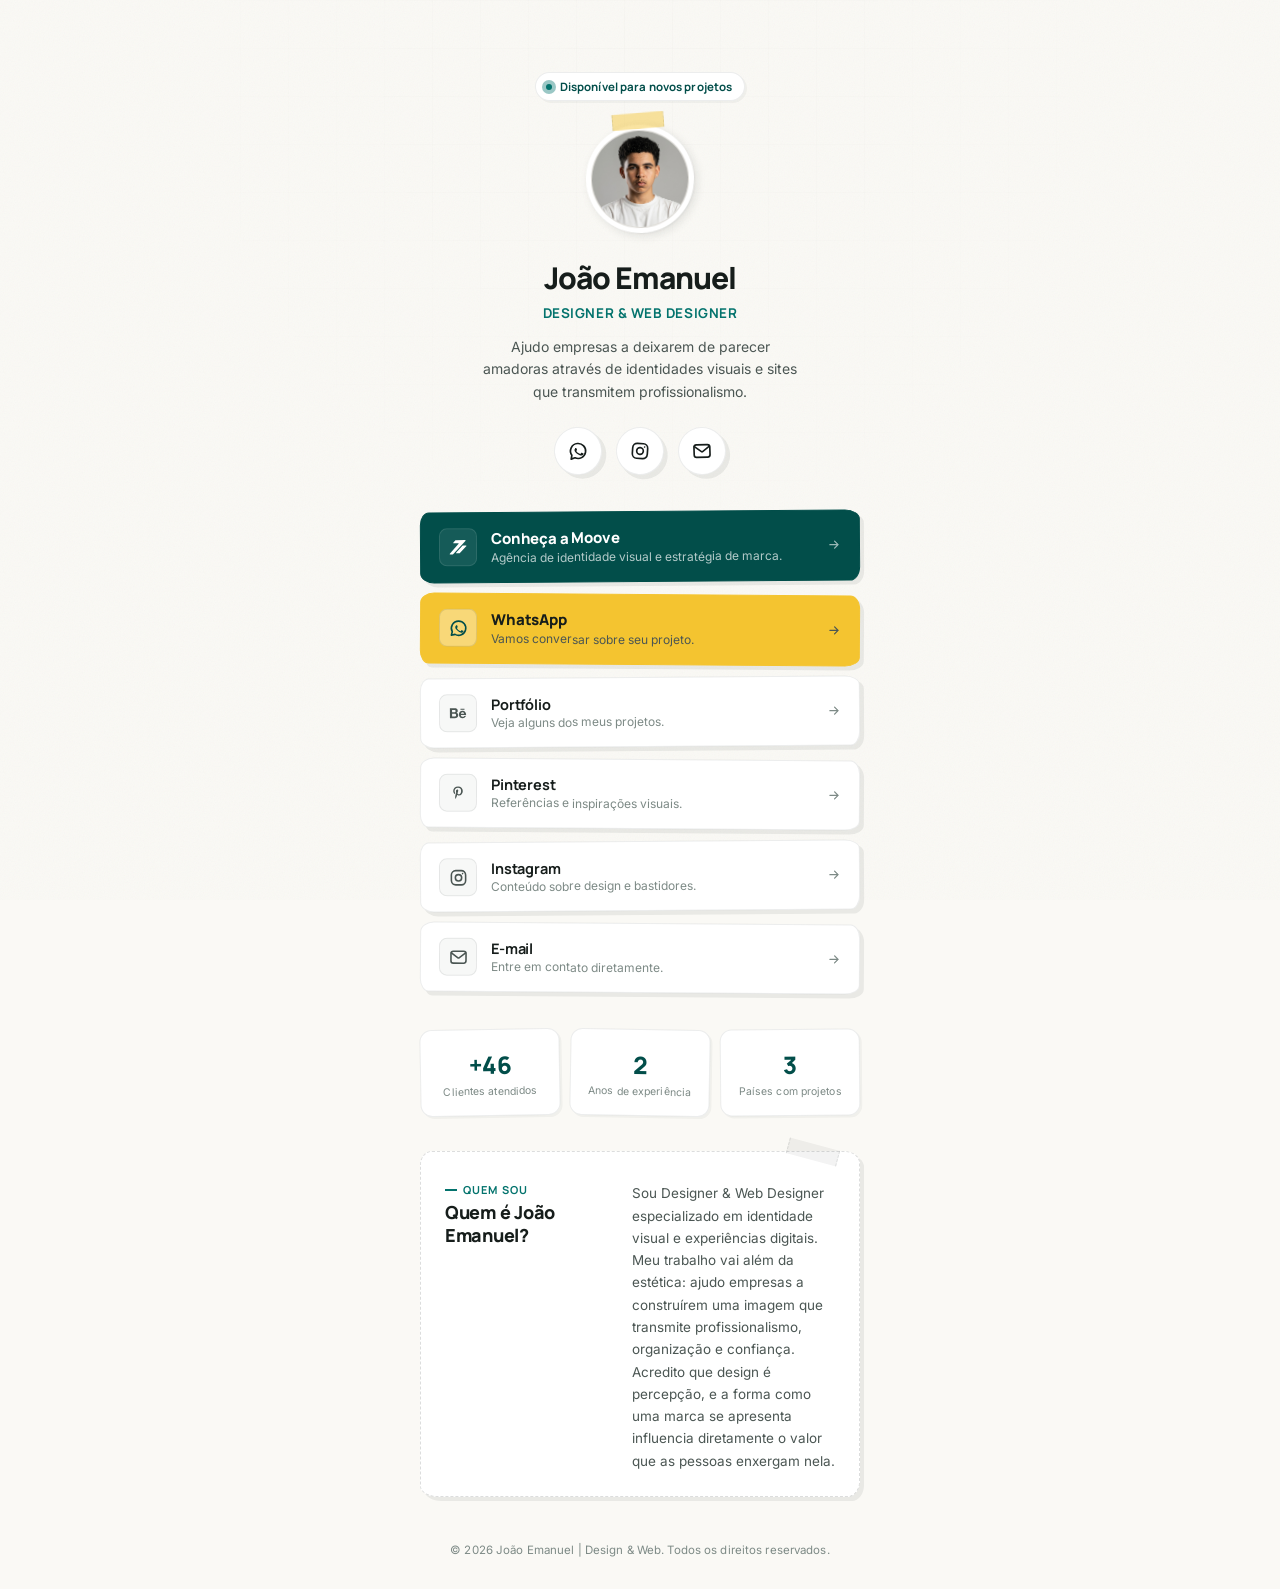
==== index.html @ 5d652386 "Add new social media links to index.html" ====
<!DOCTYPE html>
<html lang="pt-BR">
<head>
<meta charset="UTF-8">
<meta name="viewport" content="width=device-width, initial-scale=1.0, viewport-fit=cover">
<title>João Emanuel — Designer & Web Designer</title>
<meta name="description" content="João Emanuel. Designer e web designer. Ajudo empresas a deixarem de parecer amadoras através de identidades visuais e sites que transmitem profissionalismo.">
<meta name="theme-color" content="#FAF9F5">

<link rel="icon" type="image/png" href="Símbolo Escuro.png" media="(prefers-color-scheme: light)">
<link rel="icon" type="image/png" href="Símbolo Claro.png" media="(prefers-color-scheme: dark)">

<meta property="og:title" content="João Emanuel — Designer & Web Designer">
<meta property="og:description" content="Identidades visuais e sites que transmitem profissionalismo.">
<meta property="og:type" content="website">

<link rel="preconnect" href="https://fonts.googleapis.com">
<link rel="preconnect" href="https://fonts.gstatic.com" crossorigin>
<link href="https://fonts.googleapis.com/css2?family=Manrope:wght@600;700;800&family=Inter:wght@400;500;600&display=swap" rel="stylesheet">

<style>
  :root{
    --bg: #FAF9F5;
    --bg-card: #FFFFFF;
    --accent: #024E4A;
    --accent-bright: #03736D;
    --gold: #F4C430;
    --gold-soft: #FFF9E6;
    --text: #161D1B;
    --text-dim: #4B5653;
    --text-faint: #7D8A86;
    --border: rgba(22, 29, 27, 0.08);
    --border-dashed: rgba(22, 29, 27, 0.15);
    --radius-lg: 16px;
    --radius-md: 12px;
    --radius-sm: 8px;
    --ease: cubic-bezier(0.16, 1, 0.3, 1);
    --shadow-flat: 4px 4px 0px rgba(22, 29, 27, 0.07);
    --shadow-lift: 6px 6px 0px rgba(22, 29, 27, 0.1);
  }

  *{ margin:0; padding:0; box-sizing:border-box; }

  html{ background:var(--bg); scroll-behavior:smooth; }

  body{
    background-color: var(--bg);
    color:var(--text);
    font-family:'Inter', -apple-system, BlinkMacSystemFont, sans-serif;
    min-height:100svh;
    display:flex;
    flex-direction:column;
    align-items:center;
    justify-content:flex-start;
    padding: clamp(32px, 8vh, 72px) 20px 32px;
    position:relative;
    overflow-x:hidden;
    -webkit-font-smoothing:antialiased;
  }

  /* ================= Collage Background Texture ================= */
  .ambient{
    position:fixed;
    inset:0;
    z-index:0;
    pointer-events:none;
    overflow:hidden;
  }

  .ambient::before{
    content:"";
    position:absolute;
    inset:0;
    background-image:
      linear-gradient(rgba(22,29,27,0.015) 1px, transparent 1px),
      linear-gradient(90deg, rgba(22,29,27,0.015) 1px, transparent 1px);
    background-size: 48px 48px;
    mask-image: radial-gradient(circle 800px at 50% 10%, black, transparent 85%);
    -webkit-mask-image: radial-gradient(circle 800px at 50% 10%, black, transparent 85%);
    opacity:0.8;
  }

  .ambient::after{
    content:"";
    position:absolute;
    inset:-10%;
    background-image:url("data:image/svg+xml,%3Csvg xmlns='http://www.w3.org/2000/svg' width='200' height='200'%3E%3Cfilter id='n'%3E%3CfeTurbulence type='fractalNoise' baseFrequency='0.8' numOctaves='3' stitchTiles='stitch'/%3E%3C/filter%3E%3Crect width='100%25' height='100%25' filter='url(%23n)'/%3E%3C/svg%3E");
    opacity:0.045;
    mix-blend-mode:multiply;
  }

  .page{
    position:relative;
    z-index:1;
    width:100%;
    max-width:440px;
    display:flex;
    flex-direction:column;
    align-items:center;
  }

  section, header.hero{ width:100%; }

  /* ---------- reveal-on-scroll ---------- */
  .reveal{
    opacity:0;
    transform: translateY(14px);
    transition: opacity 0.6s var(--ease), transform 0.6s var(--ease);
    transition-delay: calc(var(--d, 0) * 1ms);
  }
  .reveal.is-visible{ opacity:1; transform: translateY(0); }

  @media (prefers-reduced-motion: reduce){
    .reveal{ opacity:1; transform:none; transition:none; }
  }

  /* ================= Hero ================= */
  .hero{
    display:flex;
    flex-direction:column;
    align-items:center;
    text-align:center;
    margin-bottom: clamp(28px, 4vh, 36px);
  }

  /* Badge interativa estilo etiqueta */
  .badge{
    display:inline-flex;
    align-items:center;
    gap:8px;
    padding:6px 12px 6px 10px;
    border-radius:100px;
    background: var(--bg-card);
    border:1px solid var(--border);
    box-shadow: 2px 2px 0px rgba(22,29,27,0.04);
    font-family:'Manrope', sans-serif;
    font-weight:700;
    font-size:11.5px;
    letter-spacing:0.01em;
    color: var(--accent);
    margin-bottom:24px;
    cursor: default;
    user-select: none;
    opacity:0;
    transform: translateY(10px);
    animation: rise 0.7s var(--ease) forwards;
    transition: transform 0.3s var(--ease), box-shadow 0.3s var(--ease), background-color 0.3s var(--ease);
  }

  .badge:hover{
    transform: translateY(-2px);
    box-shadow: 3px 3px 6px rgba(22,29,27,0.06);
    background-color: var(--gold-soft);
  }

  .badge-dot{
    position:relative;
    width:6px; height:6px;
    border-radius:50%;
    background: var(--accent-bright);
    flex-shrink:0;
  }
  .badge-dot::after{
    content:"";
    position:absolute;
    inset:-4px;
    border-radius:50%;
    background: var(--accent-bright);
    opacity:0.4;
    animation: pulse 2s ease-out infinite;
  }

  @keyframes pulse{
    0%{ transform:scale(0.6); opacity:0.4; }
    75%{ transform:scale(2); opacity:0; }
    100%{ opacity:0; }
  }

  /* Circular sticker cutout with washi tape e interações de hover */
  .avatar-wrap{
    position:relative;
    width:108px;
    height:108px;
    border-radius:50%;
    background: #FFFFFF;
    padding: 5px;
    box-shadow: 3px 3px 10px rgba(22,29,27,0.1), 1px 1px 2px rgba(22,29,27,0.05);
    transform: rotate(-2deg);
    margin-bottom:24px;
    cursor: pointer;
    opacity:0;
    animation: rise-tilt 0.8s var(--ease) 0.08s forwards;
    transition: transform 0.4s var(--ease), box-shadow 0.4s var(--ease);
  }

  /* Translucent washi tape on top */
  .avatar-wrap::before{
    content: "";
    position: absolute;
    top: -12px;
    left: 50%;
    transform: translateX(-50%) rotate(-3deg);
    width: 50px;
    height: 16px;
    background: rgba(244, 196, 48, 0.45);
    border-left: 1px dashed rgba(22,29,27,0.1);
    border-right: 1px dashed rgba(22,29,27,0.1);
    backdrop-filter: blur(1px);
    z-index: 2;
    transition: transform 0.4s var(--ease), opacity 0.4s var(--ease);
  }

  /* Interações físicas de adesivo ao passar o mouse */
  .avatar-wrap:hover{
    transform: rotate(2deg) translateY(-4px) scale(1.03);
    box-shadow: 6px 10px 16px rgba(22,29,27,0.15);
  }

  .avatar-wrap:hover::before{
    transform: translateX(-50%) rotate(-1deg) translateY(-1px);
    background: rgba(244, 196, 48, 0.55);
  }

  @keyframes rise-tilt {
    to { opacity:1; transform: rotate(-2deg) translateY(0) scale(1); }
  }

  .avatar{
    width:100%;
    height:100%;
    border-radius:50%;
    overflow:hidden;
    background: #EAE8E2;
    display:flex;
    align-items:center;
    justify-content:center;
    border: 1px solid rgba(22,29,27,0.06);
  }

  .avatar img{
    width:100%;
    height:100%;
    object-fit:cover;
    display:block;
  }

  h1{
    font-family:'Manrope', sans-serif;
    font-weight:800;
    font-size: clamp(26px, 6vw, 30px);
    letter-spacing:-0.03em;
    color:var(--text);
    opacity:0;
    transform: translateY(10px);
    animation: rise 0.7s var(--ease) 0.16s forwards;
  }

  .subtitle{
    font-family:'Manrope', sans-serif;
    font-weight:700;
    font-size:13.5px;
    letter-spacing:0.04em;
    text-transform:uppercase;
    color:var(--accent-bright);
    margin-top:6px;
    opacity:0;
    transform: translateY(10px);
    animation: rise 0.7s var(--ease) 0.24s forwards;
  }

  .description{
    font-size:14px;
    line-height:1.6;
    color:var(--text-dim);
    max-width:320px;
    margin-top:14px;
    opacity:0;
    transform: translateY(10px);
    animation: rise 0.7s var(--ease) 0.32s forwards;
  }

  /* Mini circular action buttons style */
  .hero-cta{
    display:flex;
    align-items:center;
    justify-content:center;
    gap:14px;
    margin-top:24px;
    opacity:0;
    transform: translateY(10px);
    animation: rise 0.7s var(--ease) 0.4s forwards;
  }

  .btn-mini{
    width: 48px;
    height: 48px;
    border-radius: 50%;
    background: var(--bg-card);
    border: 1px solid var(--border);
    color: var(--text);
    display:inline-flex;
    align-items:center;
    justify-content:center;
    box-shadow: var(--shadow-flat);
    transition: transform 0.3s var(--ease), box-shadow 0.3s var(--ease), border-color 0.3s var(--ease), background-color 0.3s var(--ease);
    text-decoration: none;
  }

  /* Each mini button has a slightly hand-placed rotation */
  .btn-mini:nth-child(1) { transform: rotate(-5deg); }
  .btn-mini:nth-child(2) { transform: rotate(4deg); }
  .btn-mini:nth-child(3) { transform: rotate(-2deg); }

  .btn-mini:hover{
    border-color: var(--text);
    background-color: var(--gold-soft);
    transform: translateY(-2px) scale(1.05) rotate(0deg) !important;
    box-shadow: var(--shadow-lift);
  }

  .btn-mini svg{
    width: 20px;
    height: 20px;
  }

  /* ================= Links (Seção 2) ================= */
  .links{
    width:100%;
    display:flex;
    flex-direction:column;
    gap:12px;
    margin-bottom: clamp(28px, 4vh, 36px);
  }

  .link{
    --i: 0;
    position:relative;
    display:flex;
    align-items:center;
    gap:14px;
    width:100%;
    padding:14px 16px;
    border-radius: var(--radius-md);
    background: var(--bg-card);
    border:1px solid var(--border);
    box-shadow: var(--shadow-flat);
    text-decoration:none;
    color:var(--text);
    transition: transform 0.35s var(--ease), box-shadow 0.35s var(--ease), border-color 0.35s var(--ease);
  }

  /* Clean cutout border variation for links to look like hand-glued sheets */
  .link:nth-child(even) {
    border-radius: 14px 10px 15px 9px / 10px 14px 9px 13px;
    transform: rotate(0.4deg);
  }
  .link:nth-child(odd) {
    border-radius: 9px 15px 10px 14px / 13px 9px 14px 10px;
    transform: rotate(-0.4deg);
  }

  .link:hover, .link:focus-visible{
    border-color: var(--text);
    transform: translate(-2px, -2px) rotate(0deg) !important;
    box-shadow: var(--shadow-lift);
  }

  .link:active{ transform: translate(0px, 0px) scale(0.99) !important; }

  .link:focus-visible{
    outline: 2px solid var(--accent);
    outline-offset: 2px;
  }

  .link-icon{
    flex-shrink:0;
    width:38px;
    height:38px;
    border-radius: var(--radius-sm);
    background: rgba(22, 29, 27, 0.03);
    border:1px solid var(--border);
    display:flex;
    align-items:center;
    justify-content:center;
    color: var(--text-dim);
    transition: color 0.3s var(--ease), transform 0.3s var(--ease), background 0.3s var(--ease);
  }

  .link:hover .link-icon{
    color:var(--accent);
    transform: scale(1.04);
    background: var(--gold-soft);
    border-color: rgba(244,196,48,0.3);
  }

  .link-body{
    flex:1;
    min-width:0;
    display:flex;
    flex-direction:column;
    gap:1px;
  }

  .link-label{
    font-family:'Manrope', sans-serif;
    font-weight:700;
    font-size:14.5px;
    letter-spacing:-0.01em;
  }

  .link-desc{
    font-size:12px;
    line-height:1.4;
    color: var(--text-faint);
    overflow:hidden;
    text-overflow:ellipsis;
    white-space:nowrap;
  }

  .link-arrow{
    flex-shrink:0;
    width:14px;
    height:14px;
    color: var(--text-faint);
    transition: transform 0.3s var(--ease), color 0.3s var(--ease);
  }

  .link:hover .link-arrow{ transform: translateX(3px); color:var(--text); }

  /* Primary CTA card: stylized paper ribbon */
  .link--primary{
    background: var(--accent);
    border: 1px solid var(--accent);
    color: #FFFFFF;
    box-shadow: var(--shadow-flat);
  }

  .link--primary .link-icon{
    background: rgba(255,255,255,0.08);
    border-color: rgba(255,255,255,0.1);
    color: #FFFFFF;
  }
  .link--primary .link-label{ font-weight:800; font-size:15px; }
  .link--primary .link-desc{ color: rgba(255, 255, 255, 0.7); }
  .link--primary .link-arrow{ color: rgba(255, 255, 255, 0.6); }

  .link--primary:hover{
    background: #013A37;
    border-color: #013A37;
  }
  .link--primary:hover .link-icon{
    color: var(--gold);
    background: rgba(255,255,255,0.12);
  }
  .link--primary:hover .link-arrow{ color: #FFFFFF; }

  /* Secondary CTA card: WhatsApp stylized highlighted button */
  .link--whatsapp {
    background: var(--gold);
    border: 1px solid var(--gold);
    color: var(--text);
    box-shadow: var(--shadow-flat);
  }
  .link--whatsapp .link-icon {
    background: rgba(255, 255, 255, 0.35);
    border-color: rgba(22, 29, 27, 0.1);
    color: var(--accent);
  }
  .link--whatsapp .link-label {
    font-weight: 800;
    font-size: 15px;
  }
  .link--whatsapp .link-desc {
    color: var(--text-dim);
  }
  .link--whatsapp .link-arrow {
    color: var(--text-dim);
  }
  .link--whatsapp:hover {
    background: #e0b324;
    border-color: #e0b324;
  }
  .link--whatsapp:hover .link-icon {
    background: rgba(255, 255, 255, 0.5);
    color: #013A37;
    border-color: rgba(22, 29, 27, 0.15);
  }
  .link--whatsapp:hover .link-arrow {
    color: var(--text);
  }

  /* ================= Prova Social (Seção 3) ================= */
  .stats{
    width:100%;
    display:grid;
    grid-template-columns: repeat(3, 1fr);
    gap:10px;
    margin-bottom: clamp(28px, 4vh, 36px);
  }

  .stat-card{
    position:relative;
    padding:18px 8px 16px;
    border-radius: var(--radius-md);
    background: var(--bg-card);
    border:1px solid var(--border);
    box-shadow: 2px 2px 0px rgba(22,29,27,0.04);
    display:flex;
    flex-direction:column;
    align-items:center;
    text-align:center;
    gap:4px;
    transition: transform 0.35s var(--ease), border-color 0.35s var(--ease), box-shadow 0.35s var(--ease);
  }

  .stat-card:nth-child(1) { transform: rotate(-1deg); }
  .stat-card:nth-child(2) { transform: rotate(1deg); }
  .stat-card:nth-child(3) { transform: rotate(-0.5deg); }

  .stat-card:hover{
    transform: translateY(-2px) rotate(0deg) !important;
    border-color: var(--text);
    box-shadow: var(--shadow-flat);
  }

  .stat-num{
    font-family:'Manrope', sans-serif;
    font-weight:800;
    font-size: clamp(20px, 5.5vw, 24px);
    letter-spacing:-0.02em;
    color: var(--accent);
  }

  .stat-label{
    font-size:10.5px;
    line-height:1.3;
    color: var(--text-faint);
    letter-spacing:0.01em;
  }

  @media (max-width: 380px){
    .stats{ gap:8px; }
    .stat-card{ padding:14px 4px 12px; }
    .stat-label{ font-size:9.5px; }
  }

  /* ================= Quem Sou (Seção 4 - Última) ================= */
  .about{
    margin-bottom: clamp(28px, 4vh, 36px);
    padding: 30px clamp(18px, 5vw, 24px) 24px;
    border-radius: 12px 16px 12px 18px / 14px 12px 16px 11px;
    background: var(--bg-card);
    border: 1px dashed var(--border-dashed);
    box-shadow: var(--shadow-flat);
    display:grid;
    grid-template-columns: 1fr;
    gap:14px;
    position: relative;
    cursor: default;
    transition: transform 0.4s var(--ease), box-shadow 0.4s var(--ease), border-color 0.4s var(--ease);
  }

  /* Interação de hover no bloco Quem Sou */
  .about:hover{
    transform: translateY(-3px) rotate(0.5deg);
    box-shadow: 6px 8px 0px rgba(22, 29, 27, 0.09);
    border-color: var(--accent-bright);
  }

  /* Paper tape on the corner of the About card */
  .about::before {
    content: "";
    position: absolute;
    top: -8px;
    right: 20px;
    transform: rotate(15deg);
    width: 50px;
    height: 16px;
    background: rgba(22, 29, 27, 0.05);
    border-left: 1px dashed rgba(22,29,27,0.1);
    border-right: 1px dashed rgba(22,29,27,0.1);
    pointer-events: none;
    transition: transform 0.4s var(--ease), background 0.4s var(--ease);
  }

  .about:hover::before{
    transform: rotate(12deg) translateY(-1px);
    background: rgba(2, 78, 74, 0.08); /* Ganha um sutil tom de marcação */
  }

  .about-head{
    display:flex;
    flex-direction:column;
    gap:4px;
  }

  .eyebrow{
    font-family:'Manrope', sans-serif;
    font-weight:700;
    font-size:11px;
    letter-spacing:0.1em;
    text-transform:uppercase;
    color: var(--accent-bright);
    display:flex;
    align-items:center;
    gap:6px;
  }

  .eyebrow::before{
    content:"";
    width:12px;
    height:1.5px;
    background: var(--accent-bright);
  }

  .about-title{
    font-family:'Manrope', sans-serif;
    font-weight:800;
    font-size:18px;
    letter-spacing:-0.015em;
    line-height:1.25;
    color: var(--text);
  }

  .about-text{
    font-size:13.5px;
    line-height:1.65;
    color: var(--text-dim);
  }

  @media (min-width: 560px){
    .about{ grid-template-columns: 0.9fr 1.1fr; gap:20px; align-items:start; }
  }

  /* ---------- Footer ---------- */
  footer{
    position:relative;
    z-index:1;
    margin-top:clamp(4px, 2vh, 10px);
    font-size:11.5px;
    color: var(--text-faint);
    letter-spacing:0.01em;
    text-align:center;
  }

  @keyframes rise{
    to{ opacity:1; transform: translateY(0) scale(1); }
  }

  @media (min-width: 640px){
    .page{ max-width: 440px; }
    .link{ padding:15px 18px; }
  }

  @media (prefers-reduced-motion: reduce){
    *, *::before, *::after{
      animation-duration: 0.01ms !important;
      animation-iteration-count: 1 !important;
      transition-duration: 0.01ms !important;
    }
    .link:hover, .stat-card:hover, .btn-mini:hover, .badge:hover, .avatar-wrap:hover, .about:hover{ transform:none !important; }
  }
</style>
</head>
<body>

<div class="ambient" aria-hidden="true"></div>

<main class="page">

  <header class="hero">
    <span class="badge">
      <span class="badge-dot" aria-hidden="true"></span>
      Disponível para novos projetos
    </span>

    <div class="avatar-wrap" id="avatarWrap">
      <div class="avatar">
        <img id="avatarImg" src="perfil.jpg" alt="Foto de João Emanuel">
      </div>
    </div>

    <h1>João Emanuel</h1>
    <p class="subtitle">Designer &amp; Web Designer</p>
    <p class="description">Ajudo empresas a deixarem de parecer amadoras através de identidades visuais e sites que transmitem profissionalismo.</p>

    <div class="hero-cta">
      <a class="btn-mini" href="https://wa.me/5562991381761" target="_blank" rel="noopener" aria-label="WhatsApp">
        <svg viewBox="0 0 24 24" fill="none" stroke="currentColor" stroke-width="2" stroke-linecap="round" stroke-linejoin="round"><path d="M12 3a9 9 0 0 0-7.8 13.5L3 21l4.7-1.2A9 9 0 1 0 12 3Z"/><path d="M8.7 8.6c.2-.5.4-.5.6-.5h.5c.2 0 .4 0 .5.4.2.5.6 1.5.6 1.6.1.1.1.3 0 .4-.1.2-.1.3-.3.5-.1.2-.3.3-.4.5-.1.1-.3.3-.1.6.2.3.8 1.3 1.7 2.1 1.2 1 2.1 1.4 2.4 1.5.3.1.4.1.6-.1.2-.2.7-.8.9-1.1.2-.2.3-.2.5-.1.2.1 1.5.7 1.7.8.2.1.4.2.4.3 0 .2 0 .9-.3 1.3-.4.5-1.3 1-2 1-.7 0-1.7-.2-3.5-1.3-2.2-1.3-3.6-3.2-3.7-3.4-.1-.1-.9-1.2-.9-2.3 0-1.1.6-1.6.8-1.8Z" fill="currentColor" stroke="none"/></svg>
      </a>
      <a class="btn-mini" href="https://www.instagram.com/eujoaodsgn/" target="_blank" rel="noopener" aria-label="Instagram">
        <svg viewBox="0 0 24 24" fill="none" stroke="currentColor" stroke-width="2" stroke-linecap="round" stroke-linejoin="round"><rect x="3" y="3" width="18" height="18" rx="5.5"/><circle cx="12" cy="12" r="4"/><circle cx="17.2" cy="6.8" r="1" fill="currentColor" stroke="none"/></svg>
      </a>
      <a class="btn-mini" href="mailto:designergraficojoaoemanuel@gmail.com" aria-label="E-mail">
        <svg viewBox="0 0 24 24" fill="none" stroke="currentColor" stroke-width="2" stroke-linecap="round" stroke-linejoin="round"><rect x="2.5" y="4.5" width="19" height="15" rx="3"/><path d="m3 6.5 8.3 6.2a1.2 1.2 0 0 0 1.4 0L21 6.5"/></svg>
      </a>
    </div>
  </header>

  <nav class="links" id="links" aria-label="Links de contato e portfólio">

    <a class="link link--primary reveal" style="--d:0" href="https://mooveagnc.vercel.app" target="_blank" rel="noopener">
      <span class="link-icon" aria-hidden="true">
        <svg viewBox="0 0 614 485" width="18" height="18" fill="currentColor"><path d="M32.8284 448.912C22.4396 460.32 17.2452 466.024 17.0225 470.879C16.8291 475.097 18.6247 479.16 21.8729 481.857C25.6128 484.961 33.3276 484.961 48.7572 484.961H122.61C126.055 484.961 127.777 484.961 129.389 484.557C130.817 484.199 132.178 483.609 133.415 482.81C134.812 481.909 135.988 480.652 138.342 478.137L551.793 36.2633C562.504 24.8164 567.859 19.0929 568.129 14.209C568.364 9.9683 566.584 5.86547 563.327 3.13948C559.576 0 551.738 0 536.062 0H229.961C226.351 0 224.547 0 222.868 0.440036C221.38 0.829984 219.97 1.4719 218.7 2.33794C217.265 3.31522 216.081 4.67638 213.711 7.3987L159.208 70.0105C149.336 81.3512 144.4 87.0215 144.255 91.8287C144.129 96.006 145.95 100.005 149.183 102.653C152.904 105.7 160.422 105.7 175.458 105.7H296.618C312.047 105.7 319.762 105.7 323.502 108.804C326.75 111.5 328.546 115.564 328.353 119.781C328.13 124.637 322.935 130.341 312.547 141.749L32.8284 448.912Z"/><path d="M254.114 410.274C243.328 421.73 237.936 427.458 237.655 432.348C237.41 436.594 239.187 440.706 242.445 443.438C246.199 446.586 254.066 446.586 269.8 446.586H354.154C357.537 446.586 359.229 446.586 360.815 446.195C362.222 445.848 363.563 445.277 364.788 444.503C366.169 443.63 367.341 442.411 369.686 439.972L578.938 222.289C589.978 210.805 595.498 205.063 595.816 200.151C596.092 195.887 594.329 191.746 591.063 188.99C587.301 185.815 579.337 185.815 563.407 185.815H474.743C471.313 185.815 469.598 185.815 467.992 186.216C466.568 186.572 465.212 187.158 463.978 187.951C462.585 188.845 461.409 190.094 459.058 192.591L254.114 410.274Z"/></svg>
      </span>
      <span class="link-body">
        <span class="link-label">Conheça a Moove</span>
        <span class="link-desc">Agência de identidade visual e estratégia de marca.</span>
      </span>
      <svg class="link-arrow" viewBox="0 0 24 24" width="15" height="15" fill="none" stroke="currentColor" stroke-width="2.2" stroke-linecap="round" stroke-linejoin="round" aria-hidden="true"><path d="M5 12h14M13 6l6 6-6 6"/></svg>
    </a>

    <a class="link link--whatsapp reveal" style="--d:70" href="https://wa.me/5562991381761" target="_blank" rel="noopener">
      <span class="link-icon" aria-hidden="true">
        <svg viewBox="0 0 24 24" width="19" height="19" fill="none" stroke="currentColor" stroke-width="2" stroke-linecap="round" stroke-linejoin="round"><path d="M12 3a9 9 0 0 0-7.8 13.5L3 21l4.7-1.2A9 9 0 1 0 12 3Z"/><path d="M8.7 8.6c.2-.5.4-.5.6-.5h.5c.2 0 .4 0 .5.4.2.5.6 1.5.6 1.6.1.1.1.3 0 .4-.1.2-.1.3-.3.5-.1.2-.3.3-.4.5-.1.1-.3.3-.1.6.2.3.8 1.3 1.7 2.1 1.2 1 2.1 1.4 2.4 1.5.3.1.4.1.6-.1.2-.2.7-.8.9-1.1.2-.2.3-.2.5-.1.2.1 1.5.7 1.7.8.2.1.4.2.4.3 0 .2 0 .9-.3 1.3-.4.5-1.3 1-2 1-.7 0-1.7-.2-3.5-1.3-2.2-1.3-3.6-3.2-3.7-3.4-.1-.1-.9-1.2-.9-2.3 0-1.1.6-1.6.8-1.8Z" fill="currentColor" stroke="none"/></svg>
      </span>
      <span class="link-body">
        <span class="link-label">WhatsApp</span>
        <span class="link-desc">Vamos conversar sobre seu projeto.</span>
      </span>
      <svg class="link-arrow" viewBox="0 0 24 24" width="15" height="15" fill="none" stroke="currentColor" stroke-width="2.2" stroke-linecap="round" stroke-linejoin="round" aria-hidden="true"><path d="M5 12h14M13 6l6 6-6 6"/></svg>
    </a>

    <a class="link reveal" style="--d:140" href="https://www.behance.net/joaoemanueldesigner" target="_blank" rel="noopener">
      <span class="link-icon" aria-hidden="true">
        <svg viewBox="0 0 640 640" width="18" height="18" fill="none" xmlns="http://www.w3.org/2000/svg"><path d="M264 301.2C295.8 286 312.4 263 312.4 227.2C312.4 156.6 259.8 139.4 199.1 139.4H32V493.8H203.8C268.2 493.8 328.7 462.9 328.7 390.9C328.7 346.4 307.6 313.5 264 301.2ZM109.9 199.9H183C211.1 199.9 236.4 207.8 236.4 240.4C236.4 270.5 216.7 282.6 188.9 282.6H109.9V199.9ZM193.2 433.6H109.9V336H194.8C229.1 336 250.8 350.3 250.8 386.6C250.8 422.4 224.9 433.6 193.2 433.6ZM551.7 192.9H408V158H551.7V192.9ZM608 369.2C608 293.3 563.6 230 483.1 230C404.9 230 351.8 288.8 351.8 365.8C351.8 445.7 402.1 500.5 483.1 500.5C544.4 500.5 584.1 472.9 603.2 414.2H541C534.3 436.1 506.7 447.7 485.3 447.7C444 447.7 422.3 423.5 422.3 382.4H607.4C607.7 378.2 608 373.7 608 369.2ZM422.4 338C424.7 304.3 447.1 283.2 480.9 283.2C516.3 283.2 534.1 304 537.1 338H422.4Z" fill="currentColor"/></svg>
      </span>
      <span class="link-body">
        <span class="link-label">Portfólio</span>
        <span class="link-desc">Veja alguns dos meus projetos.</span>
      </span>
      <svg class="link-arrow" viewBox="0 0 24 24" width="15" height="15" fill="none" stroke="currentColor" stroke-width="2.2" stroke-linecap="round" stroke-linejoin="round" aria-hidden="true"><path d="M5 12h14M13 6l6 6-6 6"/></svg>
    </a>

    <a class="link reveal" style="--d:180" href="https://pin.it/5jsm13Dkl" target="_blank" rel="noopener">
      <span class="link-icon" aria-hidden="true">
        <svg xmlns="http://www.w3.org/2000/svg" viewBox="0 0 32 32" width="18" height="18" fill="currentColor"><path d="M16.292 5C10.536 5 7.48 8.866 7.48 13.077c0 1.955 1.039 4.392 2.707 5.168.253.118.387.064.443-.18.047-.185.273-1.089.373-1.511a.402.402 0 0 0-.095-.386c-.55-.667-.988-1.896-.988-3.041 0-2.942 2.228-5.787 6.021-5.787 3.28 0 5.571 2.23 5.571 5.426 0 3.61-1.82 6.108-4.191 6.108-1.309 0-2.291-1.081-1.978-2.413.378-1.584 1.106-3.298 1.106-4.438 0-1.026-.552-1.883-1.685-1.883-1.341 0-2.415 1.385-2.415 3.241 0 1.182.4 1.978.4 1.978s-1.323 5.593-1.563 6.634c-.413 1.765.051 4.625.094 4.876.021.134.172.18.252.066.129-.175 1.725-2.565 2.174-4.292l.828-3.171c.439.829 1.707 1.531 3.061 1.531 4.021 0 6.923-3.703 6.923-8.299C24.52 8.301 20.92 5 16.292 5z"/></svg>
      </span>
      <span class="link-body">
        <span class="link-label">Pinterest</span>
        <span class="link-desc">Referências e inspirações visuais.</span>
      </span>
      <svg class="link-arrow" viewBox="0 0 24 24" width="15" height="15" fill="none" stroke="currentColor" stroke-width="2.2" stroke-linecap="round" stroke-linejoin="round" aria-hidden="true"><path d="M5 12h14M13 6l6 6-6 6"/></svg>
    </a>

    <a class="link reveal" style="--d:210" href="https://www.instagram.com/eujoaodsgn/" target="_blank" rel="noopener">
      <span class="link-icon" aria-hidden="true">
        <svg viewBox="0 0 24 24" width="19" height="19" fill="none" stroke="currentColor" stroke-width="2" stroke-linecap="round" stroke-linejoin="round"><rect x="3" y="3" width="18" height="18" rx="5.5"/><circle cx="12" cy="12" r="4"/><circle cx="17.2" cy="6.8" r="1" fill="currentColor" stroke="none"/></svg>
      </span>
      <span class="link-body">
        <span class="link-label">Instagram</span>
        <span class="link-desc">Conteúdo sobre design e bastidores.</span>
      </span>
      <svg class="link-arrow" viewBox="0 0 24 24" width="15" height="15" fill="none" stroke="currentColor" stroke-width="2.2" stroke-linecap="round" stroke-linejoin="round" aria-hidden="true"><path d="M5 12h14M13 6l6 6-6 6"/></svg>
    </a>

    <a class="link reveal" style="--d:280" href="mailto:designergraficojoaoemanuel@gmail.com">
      <span class="link-icon" aria-hidden="true">
        <svg viewBox="0 0 24 24" width="19" height="19" fill="none" stroke="currentColor" stroke-width="2" stroke-linecap="round" stroke-linejoin="round"><rect x="2.5" y="4.5" width="19" height="15" rx="3"/><path d="m3 6.5 8.3 6.2a1.2 1.2 0 0 0 1.4 0L21 6.5"/></svg>
      </span>
      <span class="link-body">
        <span class="link-label">E-mail</span>
        <span class="link-desc">Entre em contato diretamente.</span>
      </span>
      <svg class="link-arrow" viewBox="0 0 24 24" width="15" height="15" fill="none" stroke="currentColor" stroke-width="2.2" stroke-linecap="round" stroke-linejoin="round" aria-hidden="true"><path d="M5 12h14M13 6l6 6-6 6"/></svg>
    </a>

  </nav>

  <section class="stats" aria-label="Números e resultados">
    <div class="stat-card reveal" style="--d:0">
      <span class="stat-num" data-target="50" data-prefix="+">0</span>
      <span class="stat-label">Clientes atendidos</span>
    </div>
    <div class="stat-card reveal" style="--d:90">
      <span class="stat-num" data-target="2">0</span>
      <span class="stat-label">Anos de experiência</span>
    </div>
    <div class="stat-card reveal" style="--d:180">
      <span class="stat-num" data-target="3">0</span>
      <span class="stat-label">Países com projetos</span>
    </div>
  </section>

  <section class="about reveal" id="quem-sou" aria-labelledby="about-title">
    <div class="about-head">
      <span class="eyebrow">Quem sou</span>
      <h2 class="about-title" id="about-title">Quem é João Emanuel?</h2>
    </div>
    <p class="about-text">Sou Designer &amp; Web Designer especializado em identidade visual e experiências digitais. Meu trabalho vai além da estética: ajudo empresas a construírem uma imagem que transmite profissionalismo, organização e confiança. Acredito que design é percepção, e a forma como uma marca se apresenta influencia diretamente o valor que as pessoas enxergam nela.</p>
  </section>

</main>

<footer>© 2026 João Emanuel | Design &amp; Web. Todos os direitos reservados.</footer>

<script>
  (function(){
    var reduceMotion = window.matchMedia('(prefers-reduced-motion: reduce)').matches;

    /* ---------- scroll reveal ---------- */
    var revealEls = document.querySelectorAll('.reveal');
    if ('IntersectionObserver' in window && !reduceMotion){
      var io = new IntersectionObserver(function(entries){
        entries.forEach(function(entry){
          if (entry.isIntersecting){
            entry.target.classList.add('is-visible');
            io.unobserve(entry.target);
          }
        });
      }, { threshold: 0.12, rootMargin: '0px 0px -20px 0px' });
      revealEls.forEach(function(el){ io.observe(el); });
    } else {
      revealEls.forEach(function(el){ el.classList.add('is-visible'); });
    }

    /* ---------- animated stat counters ---------- */
    var statNums = document.querySelectorAll('.stat-num');
    function animateCount(el){
      var target = parseInt(el.getAttribute('data-target'), 10) || 0;
      var prefix = el.getAttribute('data-prefix') || '';
      var suffix = el.getAttribute('data-suffix') || '';
      if (reduceMotion){
        el.textContent = prefix + target + suffix;
        return;
      }
      var duration = 1300;
      var start = null;
      function easeOutExpo(t){ return t === 1 ? 1 : 1 - Math.pow(2, -10 * t); }
      function step(ts){
        if (start === null) start = ts;
        var progress = Math.min((ts - start) / duration, 1);
        var value = Math.round(easeOutExpo(progress) * target);
        el.textContent = prefix + value + suffix;
        if (progress < 1) window.requestAnimationFrame(step);
      }
      window.requestAnimationFrame(step);
    }

    if ('IntersectionObserver' in window){
      var statIo = new IntersectionObserver(function(entries){
        entries.forEach(function(entry){
          if (entry.isIntersecting){
            animateCount(entry.target);
            statIo.unobserve(entry.target);
          }
        });
      }, { threshold: 0.4 });
      statNums.forEach(function(el){ statIo.observe(el); });
    } else {
      statNums.forEach(animateCount);
    }
  })();
</script>

</body>
</html>
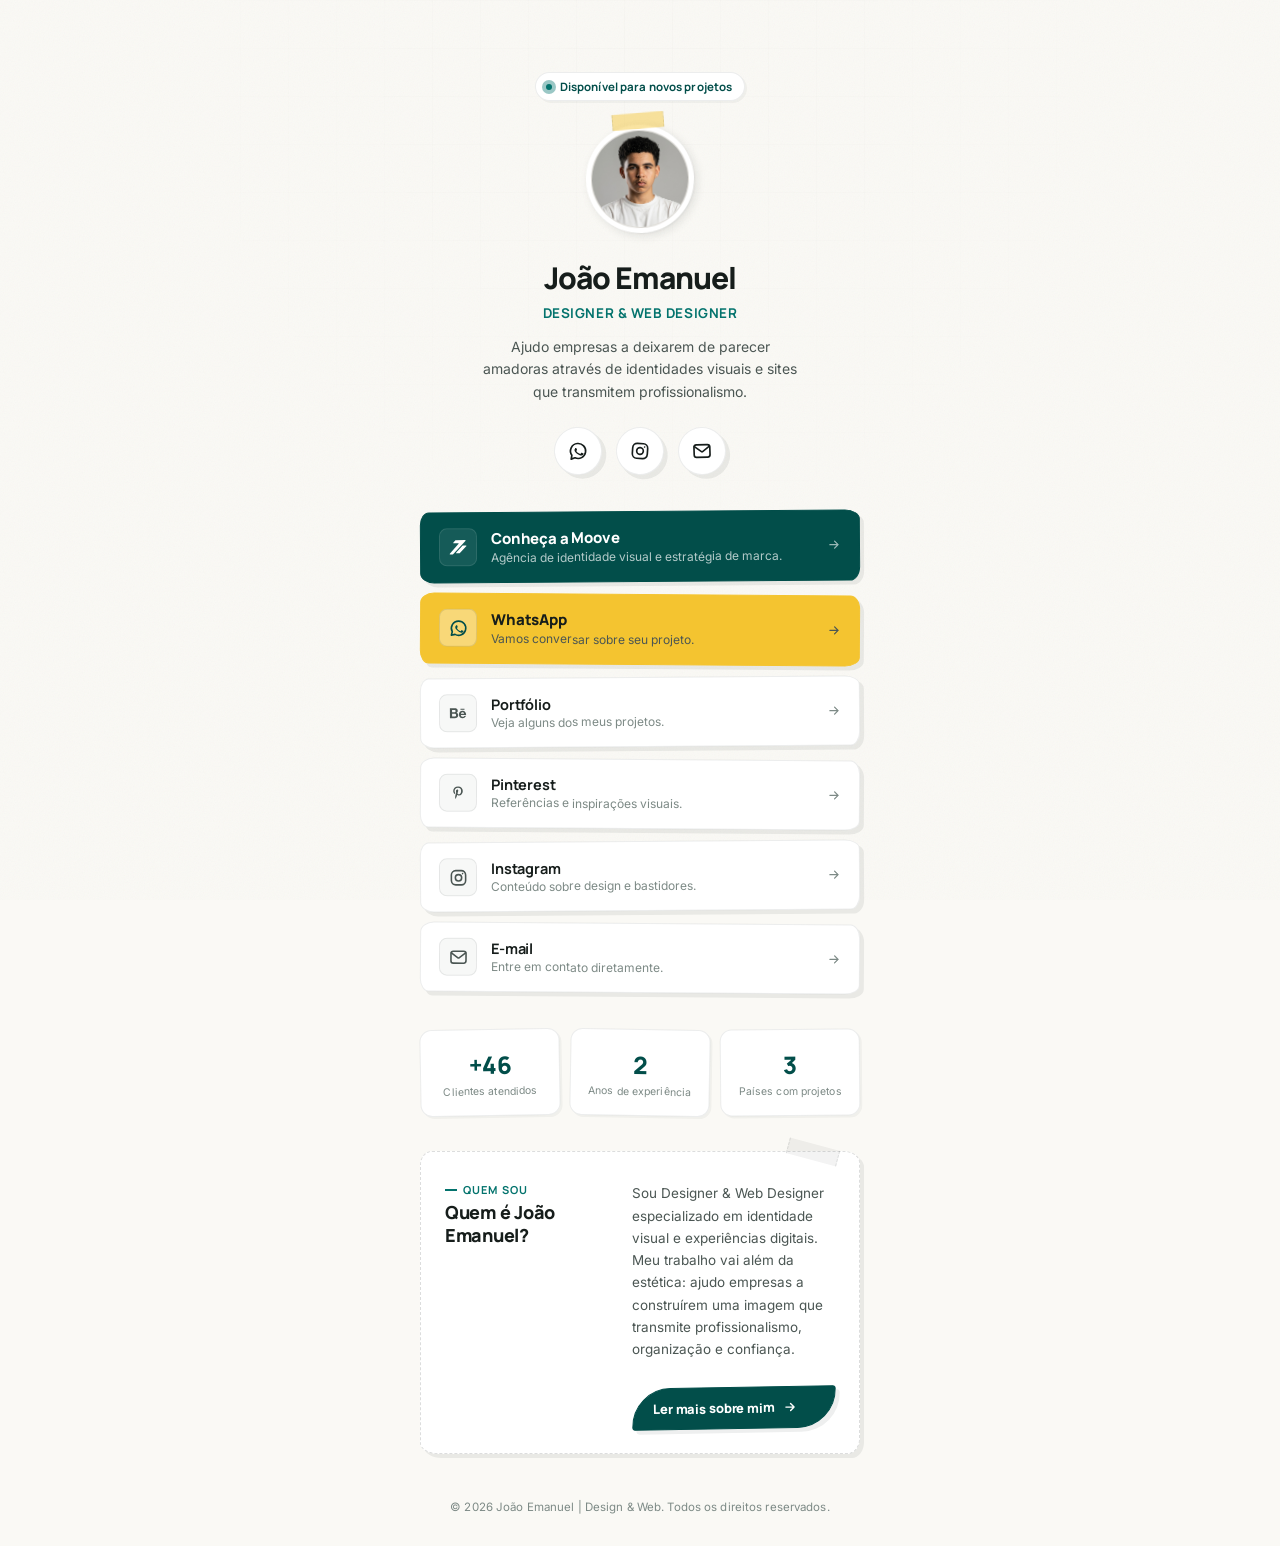
==== commit 4570e80d: "atualização" ====
--- a/index.html
+++ b/index.html
@@ -7,8 +7,8 @@
 <meta name="description" content="João Emanuel. Designer e web designer. Ajudo empresas a deixarem de parecer amadoras através de identidades visuais e sites que transmitem profissionalismo.">
 <meta name="theme-color" content="#FAF9F5">
 
-<link rel="icon" type="image/png" href="Símbolo Escuro.png" media="(prefers-color-scheme: light)">
-<link rel="icon" type="image/png" href="Símbolo Claro.png" media="(prefers-color-scheme: dark)">
+<link rel="icon" type="image/png" href="simbolo-escuro.png" media="(prefers-color-scheme: light)">
+<link rel="icon" type="image/png" href="simbolo-claro.png" media="(prefers-color-scheme: dark)">
 
 <meta property="og:title" content="João Emanuel — Designer & Web Designer">
 <meta property="og:description" content="Identidades visuais e sites que transmitem profissionalismo.">
@@ -18,649 +18,7 @@
 <link rel="preconnect" href="https://fonts.gstatic.com" crossorigin>
 <link href="https://fonts.googleapis.com/css2?family=Manrope:wght@600;700;800&family=Inter:wght@400;500;600&display=swap" rel="stylesheet">
 
-<style>
-  :root{
-    --bg: #FAF9F5;
-    --bg-card: #FFFFFF;
-    --accent: #024E4A;
-    --accent-bright: #03736D;
-    --gold: #F4C430;
-    --gold-soft: #FFF9E6;
-    --text: #161D1B;
-    --text-dim: #4B5653;
-    --text-faint: #7D8A86;
-    --border: rgba(22, 29, 27, 0.08);
-    --border-dashed: rgba(22, 29, 27, 0.15);
-    --radius-lg: 16px;
-    --radius-md: 12px;
-    --radius-sm: 8px;
-    --ease: cubic-bezier(0.16, 1, 0.3, 1);
-    --shadow-flat: 4px 4px 0px rgba(22, 29, 27, 0.07);
-    --shadow-lift: 6px 6px 0px rgba(22, 29, 27, 0.1);
-  }
-
-  *{ margin:0; padding:0; box-sizing:border-box; }
-
-  html{ background:var(--bg); scroll-behavior:smooth; }
-
-  body{
-    background-color: var(--bg);
-    color:var(--text);
-    font-family:'Inter', -apple-system, BlinkMacSystemFont, sans-serif;
-    min-height:100svh;
-    display:flex;
-    flex-direction:column;
-    align-items:center;
-    justify-content:flex-start;
-    padding: clamp(32px, 8vh, 72px) 20px 32px;
-    position:relative;
-    overflow-x:hidden;
-    -webkit-font-smoothing:antialiased;
-  }
-
-  /* ================= Collage Background Texture ================= */
-  .ambient{
-    position:fixed;
-    inset:0;
-    z-index:0;
-    pointer-events:none;
-    overflow:hidden;
-  }
-
-  .ambient::before{
-    content:"";
-    position:absolute;
-    inset:0;
-    background-image:
-      linear-gradient(rgba(22,29,27,0.015) 1px, transparent 1px),
-      linear-gradient(90deg, rgba(22,29,27,0.015) 1px, transparent 1px);
-    background-size: 48px 48px;
-    mask-image: radial-gradient(circle 800px at 50% 10%, black, transparent 85%);
-    -webkit-mask-image: radial-gradient(circle 800px at 50% 10%, black, transparent 85%);
-    opacity:0.8;
-  }
-
-  .ambient::after{
-    content:"";
-    position:absolute;
-    inset:-10%;
-    background-image:url("data:image/svg+xml,%3Csvg xmlns='http://www.w3.org/2000/svg' width='200' height='200'%3E%3Cfilter id='n'%3E%3CfeTurbulence type='fractalNoise' baseFrequency='0.8' numOctaves='3' stitchTiles='stitch'/%3E%3C/filter%3E%3Crect width='100%25' height='100%25' filter='url(%23n)'/%3E%3C/svg%3E");
-    opacity:0.045;
-    mix-blend-mode:multiply;
-  }
-
-  .page{
-    position:relative;
-    z-index:1;
-    width:100%;
-    max-width:440px;
-    display:flex;
-    flex-direction:column;
-    align-items:center;
-  }
-
-  section, header.hero{ width:100%; }
-
-  /* ---------- reveal-on-scroll ---------- */
-  .reveal{
-    opacity:0;
-    transform: translateY(14px);
-    transition: opacity 0.6s var(--ease), transform 0.6s var(--ease);
-    transition-delay: calc(var(--d, 0) * 1ms);
-  }
-  .reveal.is-visible{ opacity:1; transform: translateY(0); }
-
-  @media (prefers-reduced-motion: reduce){
-    .reveal{ opacity:1; transform:none; transition:none; }
-  }
-
-  /* ================= Hero ================= */
-  .hero{
-    display:flex;
-    flex-direction:column;
-    align-items:center;
-    text-align:center;
-    margin-bottom: clamp(28px, 4vh, 36px);
-  }
-
-  /* Badge interativa estilo etiqueta */
-  .badge{
-    display:inline-flex;
-    align-items:center;
-    gap:8px;
-    padding:6px 12px 6px 10px;
-    border-radius:100px;
-    background: var(--bg-card);
-    border:1px solid var(--border);
-    box-shadow: 2px 2px 0px rgba(22,29,27,0.04);
-    font-family:'Manrope', sans-serif;
-    font-weight:700;
-    font-size:11.5px;
-    letter-spacing:0.01em;
-    color: var(--accent);
-    margin-bottom:24px;
-    cursor: default;
-    user-select: none;
-    opacity:0;
-    transform: translateY(10px);
-    animation: rise 0.7s var(--ease) forwards;
-    transition: transform 0.3s var(--ease), box-shadow 0.3s var(--ease), background-color 0.3s var(--ease);
-  }
-
-  .badge:hover{
-    transform: translateY(-2px);
-    box-shadow: 3px 3px 6px rgba(22,29,27,0.06);
-    background-color: var(--gold-soft);
-  }
-
-  .badge-dot{
-    position:relative;
-    width:6px; height:6px;
-    border-radius:50%;
-    background: var(--accent-bright);
-    flex-shrink:0;
-  }
-  .badge-dot::after{
-    content:"";
-    position:absolute;
-    inset:-4px;
-    border-radius:50%;
-    background: var(--accent-bright);
-    opacity:0.4;
-    animation: pulse 2s ease-out infinite;
-  }
-
-  @keyframes pulse{
-    0%{ transform:scale(0.6); opacity:0.4; }
-    75%{ transform:scale(2); opacity:0; }
-    100%{ opacity:0; }
-  }
-
-  /* Circular sticker cutout with washi tape e interações de hover */
-  .avatar-wrap{
-    position:relative;
-    width:108px;
-    height:108px;
-    border-radius:50%;
-    background: #FFFFFF;
-    padding: 5px;
-    box-shadow: 3px 3px 10px rgba(22,29,27,0.1), 1px 1px 2px rgba(22,29,27,0.05);
-    transform: rotate(-2deg);
-    margin-bottom:24px;
-    cursor: pointer;
-    opacity:0;
-    animation: rise-tilt 0.8s var(--ease) 0.08s forwards;
-    transition: transform 0.4s var(--ease), box-shadow 0.4s var(--ease);
-  }
-
-  /* Translucent washi tape on top */
-  .avatar-wrap::before{
-    content: "";
-    position: absolute;
-    top: -12px;
-    left: 50%;
-    transform: translateX(-50%) rotate(-3deg);
-    width: 50px;
-    height: 16px;
-    background: rgba(244, 196, 48, 0.45);
-    border-left: 1px dashed rgba(22,29,27,0.1);
-    border-right: 1px dashed rgba(22,29,27,0.1);
-    backdrop-filter: blur(1px);
-    z-index: 2;
-    transition: transform 0.4s var(--ease), opacity 0.4s var(--ease);
-  }
-
-  /* Interações físicas de adesivo ao passar o mouse */
-  .avatar-wrap:hover{
-    transform: rotate(2deg) translateY(-4px) scale(1.03);
-    box-shadow: 6px 10px 16px rgba(22,29,27,0.15);
-  }
-
-  .avatar-wrap:hover::before{
-    transform: translateX(-50%) rotate(-1deg) translateY(-1px);
-    background: rgba(244, 196, 48, 0.55);
-  }
-
-  @keyframes rise-tilt {
-    to { opacity:1; transform: rotate(-2deg) translateY(0) scale(1); }
-  }
-
-  .avatar{
-    width:100%;
-    height:100%;
-    border-radius:50%;
-    overflow:hidden;
-    background: #EAE8E2;
-    display:flex;
-    align-items:center;
-    justify-content:center;
-    border: 1px solid rgba(22,29,27,0.06);
-  }
-
-  .avatar img{
-    width:100%;
-    height:100%;
-    object-fit:cover;
-    display:block;
-  }
-
-  h1{
-    font-family:'Manrope', sans-serif;
-    font-weight:800;
-    font-size: clamp(26px, 6vw, 30px);
-    letter-spacing:-0.03em;
-    color:var(--text);
-    opacity:0;
-    transform: translateY(10px);
-    animation: rise 0.7s var(--ease) 0.16s forwards;
-  }
-
-  .subtitle{
-    font-family:'Manrope', sans-serif;
-    font-weight:700;
-    font-size:13.5px;
-    letter-spacing:0.04em;
-    text-transform:uppercase;
-    color:var(--accent-bright);
-    margin-top:6px;
-    opacity:0;
-    transform: translateY(10px);
-    animation: rise 0.7s var(--ease) 0.24s forwards;
-  }
-
-  .description{
-    font-size:14px;
-    line-height:1.6;
-    color:var(--text-dim);
-    max-width:320px;
-    margin-top:14px;
-    opacity:0;
-    transform: translateY(10px);
-    animation: rise 0.7s var(--ease) 0.32s forwards;
-  }
-
-  /* Mini circular action buttons style */
-  .hero-cta{
-    display:flex;
-    align-items:center;
-    justify-content:center;
-    gap:14px;
-    margin-top:24px;
-    opacity:0;
-    transform: translateY(10px);
-    animation: rise 0.7s var(--ease) 0.4s forwards;
-  }
-
-  .btn-mini{
-    width: 48px;
-    height: 48px;
-    border-radius: 50%;
-    background: var(--bg-card);
-    border: 1px solid var(--border);
-    color: var(--text);
-    display:inline-flex;
-    align-items:center;
-    justify-content:center;
-    box-shadow: var(--shadow-flat);
-    transition: transform 0.3s var(--ease), box-shadow 0.3s var(--ease), border-color 0.3s var(--ease), background-color 0.3s var(--ease);
-    text-decoration: none;
-  }
-
-  /* Each mini button has a slightly hand-placed rotation */
-  .btn-mini:nth-child(1) { transform: rotate(-5deg); }
-  .btn-mini:nth-child(2) { transform: rotate(4deg); }
-  .btn-mini:nth-child(3) { transform: rotate(-2deg); }
-
-  .btn-mini:hover{
-    border-color: var(--text);
-    background-color: var(--gold-soft);
-    transform: translateY(-2px) scale(1.05) rotate(0deg) !important;
-    box-shadow: var(--shadow-lift);
-  }
-
-  .btn-mini svg{
-    width: 20px;
-    height: 20px;
-  }
-
-  /* ================= Links (Seção 2) ================= */
-  .links{
-    width:100%;
-    display:flex;
-    flex-direction:column;
-    gap:12px;
-    margin-bottom: clamp(28px, 4vh, 36px);
-  }
-
-  .link{
-    --i: 0;
-    position:relative;
-    display:flex;
-    align-items:center;
-    gap:14px;
-    width:100%;
-    padding:14px 16px;
-    border-radius: var(--radius-md);
-    background: var(--bg-card);
-    border:1px solid var(--border);
-    box-shadow: var(--shadow-flat);
-    text-decoration:none;
-    color:var(--text);
-    transition: transform 0.35s var(--ease), box-shadow 0.35s var(--ease), border-color 0.35s var(--ease);
-  }
-
-  /* Clean cutout border variation for links to look like hand-glued sheets */
-  .link:nth-child(even) {
-    border-radius: 14px 10px 15px 9px / 10px 14px 9px 13px;
-    transform: rotate(0.4deg);
-  }
-  .link:nth-child(odd) {
-    border-radius: 9px 15px 10px 14px / 13px 9px 14px 10px;
-    transform: rotate(-0.4deg);
-  }
-
-  .link:hover, .link:focus-visible{
-    border-color: var(--text);
-    transform: translate(-2px, -2px) rotate(0deg) !important;
-    box-shadow: var(--shadow-lift);
-  }
-
-  .link:active{ transform: translate(0px, 0px) scale(0.99) !important; }
-
-  .link:focus-visible{
-    outline: 2px solid var(--accent);
-    outline-offset: 2px;
-  }
-
-  .link-icon{
-    flex-shrink:0;
-    width:38px;
-    height:38px;
-    border-radius: var(--radius-sm);
-    background: rgba(22, 29, 27, 0.03);
-    border:1px solid var(--border);
-    display:flex;
-    align-items:center;
-    justify-content:center;
-    color: var(--text-dim);
-    transition: color 0.3s var(--ease), transform 0.3s var(--ease), background 0.3s var(--ease);
-  }
-
-  .link:hover .link-icon{
-    color:var(--accent);
-    transform: scale(1.04);
-    background: var(--gold-soft);
-    border-color: rgba(244,196,48,0.3);
-  }
-
-  .link-body{
-    flex:1;
-    min-width:0;
-    display:flex;
-    flex-direction:column;
-    gap:1px;
-  }
-
-  .link-label{
-    font-family:'Manrope', sans-serif;
-    font-weight:700;
-    font-size:14.5px;
-    letter-spacing:-0.01em;
-  }
-
-  .link-desc{
-    font-size:12px;
-    line-height:1.4;
-    color: var(--text-faint);
-    overflow:hidden;
-    text-overflow:ellipsis;
-    white-space:nowrap;
-  }
-
-  .link-arrow{
-    flex-shrink:0;
-    width:14px;
-    height:14px;
-    color: var(--text-faint);
-    transition: transform 0.3s var(--ease), color 0.3s var(--ease);
-  }
-
-  .link:hover .link-arrow{ transform: translateX(3px); color:var(--text); }
-
-  /* Primary CTA card: stylized paper ribbon */
-  .link--primary{
-    background: var(--accent);
-    border: 1px solid var(--accent);
-    color: #FFFFFF;
-    box-shadow: var(--shadow-flat);
-  }
-
-  .link--primary .link-icon{
-    background: rgba(255,255,255,0.08);
-    border-color: rgba(255,255,255,0.1);
-    color: #FFFFFF;
-  }
-  .link--primary .link-label{ font-weight:800; font-size:15px; }
-  .link--primary .link-desc{ color: rgba(255, 255, 255, 0.7); }
-  .link--primary .link-arrow{ color: rgba(255, 255, 255, 0.6); }
-
-  .link--primary:hover{
-    background: #013A37;
-    border-color: #013A37;
-  }
-  .link--primary:hover .link-icon{
-    color: var(--gold);
-    background: rgba(255,255,255,0.12);
-  }
-  .link--primary:hover .link-arrow{ color: #FFFFFF; }
-
-  /* Secondary CTA card: WhatsApp stylized highlighted button */
-  .link--whatsapp {
-    background: var(--gold);
-    border: 1px solid var(--gold);
-    color: var(--text);
-    box-shadow: var(--shadow-flat);
-  }
-  .link--whatsapp .link-icon {
-    background: rgba(255, 255, 255, 0.35);
-    border-color: rgba(22, 29, 27, 0.1);
-    color: var(--accent);
-  }
-  .link--whatsapp .link-label {
-    font-weight: 800;
-    font-size: 15px;
-  }
-  .link--whatsapp .link-desc {
-    color: var(--text-dim);
-  }
-  .link--whatsapp .link-arrow {
-    color: var(--text-dim);
-  }
-  .link--whatsapp:hover {
-    background: #e0b324;
-    border-color: #e0b324;
-  }
-  .link--whatsapp:hover .link-icon {
-    background: rgba(255, 255, 255, 0.5);
-    color: #013A37;
-    border-color: rgba(22, 29, 27, 0.15);
-  }
-  .link--whatsapp:hover .link-arrow {
-    color: var(--text);
-  }
-
-  /* ================= Prova Social (Seção 3) ================= */
-  .stats{
-    width:100%;
-    display:grid;
-    grid-template-columns: repeat(3, 1fr);
-    gap:10px;
-    margin-bottom: clamp(28px, 4vh, 36px);
-  }
-
-  .stat-card{
-    position:relative;
-    padding:18px 8px 16px;
-    border-radius: var(--radius-md);
-    background: var(--bg-card);
-    border:1px solid var(--border);
-    box-shadow: 2px 2px 0px rgba(22,29,27,0.04);
-    display:flex;
-    flex-direction:column;
-    align-items:center;
-    text-align:center;
-    gap:4px;
-    transition: transform 0.35s var(--ease), border-color 0.35s var(--ease), box-shadow 0.35s var(--ease);
-  }
-
-  .stat-card:nth-child(1) { transform: rotate(-1deg); }
-  .stat-card:nth-child(2) { transform: rotate(1deg); }
-  .stat-card:nth-child(3) { transform: rotate(-0.5deg); }
-
-  .stat-card:hover{
-    transform: translateY(-2px) rotate(0deg) !important;
-    border-color: var(--text);
-    box-shadow: var(--shadow-flat);
-  }
-
-  .stat-num{
-    font-family:'Manrope', sans-serif;
-    font-weight:800;
-    font-size: clamp(20px, 5.5vw, 24px);
-    letter-spacing:-0.02em;
-    color: var(--accent);
-  }
-
-  .stat-label{
-    font-size:10.5px;
-    line-height:1.3;
-    color: var(--text-faint);
-    letter-spacing:0.01em;
-  }
-
-  @media (max-width: 380px){
-    .stats{ gap:8px; }
-    .stat-card{ padding:14px 4px 12px; }
-    .stat-label{ font-size:9.5px; }
-  }
-
-  /* ================= Quem Sou (Seção 4 - Última) ================= */
-  .about{
-    margin-bottom: clamp(28px, 4vh, 36px);
-    padding: 30px clamp(18px, 5vw, 24px) 24px;
-    border-radius: 12px 16px 12px 18px / 14px 12px 16px 11px;
-    background: var(--bg-card);
-    border: 1px dashed var(--border-dashed);
-    box-shadow: var(--shadow-flat);
-    display:grid;
-    grid-template-columns: 1fr;
-    gap:14px;
-    position: relative;
-    cursor: default;
-    transition: transform 0.4s var(--ease), box-shadow 0.4s var(--ease), border-color 0.4s var(--ease);
-  }
-
-  /* Interação de hover no bloco Quem Sou */
-  .about:hover{
-    transform: translateY(-3px) rotate(0.5deg);
-    box-shadow: 6px 8px 0px rgba(22, 29, 27, 0.09);
-    border-color: var(--accent-bright);
-  }
-
-  /* Paper tape on the corner of the About card */
-  .about::before {
-    content: "";
-    position: absolute;
-    top: -8px;
-    right: 20px;
-    transform: rotate(15deg);
-    width: 50px;
-    height: 16px;
-    background: rgba(22, 29, 27, 0.05);
-    border-left: 1px dashed rgba(22,29,27,0.1);
-    border-right: 1px dashed rgba(22,29,27,0.1);
-    pointer-events: none;
-    transition: transform 0.4s var(--ease), background 0.4s var(--ease);
-  }
-
-  .about:hover::before{
-    transform: rotate(12deg) translateY(-1px);
-    background: rgba(2, 78, 74, 0.08); /* Ganha um sutil tom de marcação */
-  }
-
-  .about-head{
-    display:flex;
-    flex-direction:column;
-    gap:4px;
-  }
-
-  .eyebrow{
-    font-family:'Manrope', sans-serif;
-    font-weight:700;
-    font-size:11px;
-    letter-spacing:0.1em;
-    text-transform:uppercase;
-    color: var(--accent-bright);
-    display:flex;
-    align-items:center;
-    gap:6px;
-  }
-
-  .eyebrow::before{
-    content:"";
-    width:12px;
-    height:1.5px;
-    background: var(--accent-bright);
-  }
-
-  .about-title{
-    font-family:'Manrope', sans-serif;
-    font-weight:800;
-    font-size:18px;
-    letter-spacing:-0.015em;
-    line-height:1.25;
-    color: var(--text);
-  }
-
-  .about-text{
-    font-size:13.5px;
-    line-height:1.65;
-    color: var(--text-dim);
-  }
-
-  @media (min-width: 560px){
-    .about{ grid-template-columns: 0.9fr 1.1fr; gap:20px; align-items:start; }
-  }
-
-  /* ---------- Footer ---------- */
-  footer{
-    position:relative;
-    z-index:1;
-    margin-top:clamp(4px, 2vh, 10px);
-    font-size:11.5px;
-    color: var(--text-faint);
-    letter-spacing:0.01em;
-    text-align:center;
-  }
-
-  @keyframes rise{
-    to{ opacity:1; transform: translateY(0) scale(1); }
-  }
-
-  @media (min-width: 640px){
-    .page{ max-width: 440px; }
-    .link{ padding:15px 18px; }
-  }
-
-  @media (prefers-reduced-motion: reduce){
-    *, *::before, *::after{
-      animation-duration: 0.01ms !important;
-      animation-iteration-count: 1 !important;
-      transition-duration: 0.01ms !important;
-    }
-    .link:hover, .stat-card:hover, .btn-mini:hover, .badge:hover, .avatar-wrap:hover, .about:hover{ transform:none !important; }
-  }
-</style>
+<link rel="stylesheet" href="style.css">
 </head>
 <body>
 
@@ -699,7 +57,7 @@
 
   <nav class="links" id="links" aria-label="Links de contato e portfólio">
 
-    <a class="link link--primary reveal" style="--d:0" href="https://mooveagnc.vercel.app" target="_blank" rel="noopener">
+    <a class="link link--primary reveal" style="--d:0" href="moove.html">
       <span class="link-icon" aria-hidden="true">
         <svg viewBox="0 0 614 485" width="18" height="18" fill="currentColor"><path d="M32.8284 448.912C22.4396 460.32 17.2452 466.024 17.0225 470.879C16.8291 475.097 18.6247 479.16 21.8729 481.857C25.6128 484.961 33.3276 484.961 48.7572 484.961H122.61C126.055 484.961 127.777 484.961 129.389 484.557C130.817 484.199 132.178 483.609 133.415 482.81C134.812 481.909 135.988 480.652 138.342 478.137L551.793 36.2633C562.504 24.8164 567.859 19.0929 568.129 14.209C568.364 9.9683 566.584 5.86547 563.327 3.13948C559.576 0 551.738 0 536.062 0H229.961C226.351 0 224.547 0 222.868 0.440036C221.38 0.829984 219.97 1.4719 218.7 2.33794C217.265 3.31522 216.081 4.67638 213.711 7.3987L159.208 70.0105C149.336 81.3512 144.4 87.0215 144.255 91.8287C144.129 96.006 145.95 100.005 149.183 102.653C152.904 105.7 160.422 105.7 175.458 105.7H296.618C312.047 105.7 319.762 105.7 323.502 108.804C326.75 111.5 328.546 115.564 328.353 119.781C328.13 124.637 322.935 130.341 312.547 141.749L32.8284 448.912Z"/><path d="M254.114 410.274C243.328 421.73 237.936 427.458 237.655 432.348C237.41 436.594 239.187 440.706 242.445 443.438C246.199 446.586 254.066 446.586 269.8 446.586H354.154C357.537 446.586 359.229 446.586 360.815 446.195C362.222 445.848 363.563 445.277 364.788 444.503C366.169 443.63 367.341 442.411 369.686 439.972L578.938 222.289C589.978 210.805 595.498 205.063 595.816 200.151C596.092 195.887 594.329 191.746 591.063 188.99C587.301 185.815 579.337 185.815 563.407 185.815H474.743C471.313 185.815 469.598 185.815 467.992 186.216C466.568 186.572 465.212 187.158 463.978 187.951C462.585 188.845 461.409 190.094 459.058 192.591L254.114 410.274Z"/></svg>
       </span>
@@ -787,71 +145,18 @@
       <span class="eyebrow">Quem sou</span>
       <h2 class="about-title" id="about-title">Quem é João Emanuel?</h2>
     </div>
-    <p class="about-text">Sou Designer &amp; Web Designer especializado em identidade visual e experiências digitais. Meu trabalho vai além da estética: ajudo empresas a construírem uma imagem que transmite profissionalismo, organização e confiança. Acredito que design é percepção, e a forma como uma marca se apresenta influencia diretamente o valor que as pessoas enxergam nela.</p>
+    <p class="about-text">Sou Designer &amp; Web Designer especializado em identidade visual e experiências digitais. Meu trabalho vai além da estética: ajudo empresas a construírem uma imagem que transmite profissionalismo, organização e confiança.</p>
+    <a class="about-more" href="quem-sou.html">
+      <span>Ler mais sobre mim</span>
+      <svg viewBox="0 0 24 24" fill="none" stroke="currentColor" stroke-width="2.4" stroke-linecap="round" stroke-linejoin="round" aria-hidden="true"><path d="M5 12h14M13 6l6 6-6 6"/></svg>
+    </a>
   </section>
 
 </main>
 
 <footer>© 2026 João Emanuel | Design &amp; Web. Todos os direitos reservados.</footer>
 
-<script>
-  (function(){
-    var reduceMotion = window.matchMedia('(prefers-reduced-motion: reduce)').matches;
-
-    /* ---------- scroll reveal ---------- */
-    var revealEls = document.querySelectorAll('.reveal');
-    if ('IntersectionObserver' in window && !reduceMotion){
-      var io = new IntersectionObserver(function(entries){
-        entries.forEach(function(entry){
-          if (entry.isIntersecting){
-            entry.target.classList.add('is-visible');
-            io.unobserve(entry.target);
-          }
-        });
-      }, { threshold: 0.12, rootMargin: '0px 0px -20px 0px' });
-      revealEls.forEach(function(el){ io.observe(el); });
-    } else {
-      revealEls.forEach(function(el){ el.classList.add('is-visible'); });
-    }
-
-    /* ---------- animated stat counters ---------- */
-    var statNums = document.querySelectorAll('.stat-num');
-    function animateCount(el){
-      var target = parseInt(el.getAttribute('data-target'), 10) || 0;
-      var prefix = el.getAttribute('data-prefix') || '';
-      var suffix = el.getAttribute('data-suffix') || '';
-      if (reduceMotion){
-        el.textContent = prefix + target + suffix;
-        return;
-      }
-      var duration = 1300;
-      var start = null;
-      function easeOutExpo(t){ return t === 1 ? 1 : 1 - Math.pow(2, -10 * t); }
-      function step(ts){
-        if (start === null) start = ts;
-        var progress = Math.min((ts - start) / duration, 1);
-        var value = Math.round(easeOutExpo(progress) * target);
-        el.textContent = prefix + value + suffix;
-        if (progress < 1) window.requestAnimationFrame(step);
-      }
-      window.requestAnimationFrame(step);
-    }
-
-    if ('IntersectionObserver' in window){
-      var statIo = new IntersectionObserver(function(entries){
-        entries.forEach(function(entry){
-          if (entry.isIntersecting){
-            animateCount(entry.target);
-            statIo.unobserve(entry.target);
-          }
-        });
-      }, { threshold: 0.4 });
-      statNums.forEach(function(el){ statIo.observe(el); });
-    } else {
-      statNums.forEach(animateCount);
-    }
-  })();
-</script>
+<script src="script.js"></script>
 
 </body>
 </html>
--- a/style.css
+++ b/style.css
@@ -0,0 +1,932 @@
+  :root{
+    --bg: #FAF9F5;
+    --bg-card: #FFFFFF;
+    --accent: #024E4A;
+    --accent-bright: #03736D;
+    --gold: #F4C430;
+    --gold-soft: #FFF9E6;
+    --text: #161D1B;
+    --text-dim: #4B5653;
+    --text-faint: #7D8A86;
+    --border: rgba(22, 29, 27, 0.08);
+    --border-dashed: rgba(22, 29, 27, 0.15);
+    --radius-lg: 16px;
+    --radius-md: 12px;
+    --radius-sm: 8px;
+    --ease: cubic-bezier(0.16, 1, 0.3, 1);
+    --shadow-flat: 4px 4px 0px rgba(22, 29, 27, 0.07);
+    --shadow-lift: 6px 6px 0px rgba(22, 29, 27, 0.1);
+  }
+
+  *{ margin:0; padding:0; box-sizing:border-box; }
+
+  html{ background:var(--bg); scroll-behavior:smooth; }
+
+  body{
+    background-color: var(--bg);
+    color:var(--text);
+    font-family:'Inter', -apple-system, BlinkMacSystemFont, sans-serif;
+    min-height:100svh;
+    display:flex;
+    flex-direction:column;
+    align-items:center;
+    justify-content:flex-start;
+    padding: clamp(32px, 8vh, 72px) 20px 32px;
+    position:relative;
+    overflow-x:hidden;
+    -webkit-font-smoothing:antialiased;
+  }
+
+  /* ================= Collage Background Texture ================= */
+  .ambient{
+    position:fixed;
+    inset:0;
+    z-index:0;
+    pointer-events:none;
+    overflow:hidden;
+  }
+
+  .ambient::before{
+    content:"";
+    position:absolute;
+    inset:0;
+    background-image:
+      linear-gradient(rgba(22,29,27,0.015) 1px, transparent 1px),
+      linear-gradient(90deg, rgba(22,29,27,0.015) 1px, transparent 1px);
+    background-size: 48px 48px;
+    mask-image: radial-gradient(circle 800px at 50% 10%, black, transparent 85%);
+    -webkit-mask-image: radial-gradient(circle 800px at 50% 10%, black, transparent 85%);
+    opacity:0.8;
+  }
+
+  .ambient::after{
+    content:"";
+    position:absolute;
+    inset:-10%;
+    background-image:url("data:image/svg+xml,%3Csvg xmlns='http://www.w3.org/2000/svg' width='200' height='200'%3E%3Cfilter id='n'%3E%3CfeTurbulence type='fractalNoise' baseFrequency='0.8' numOctaves='3' stitchTiles='stitch'/%3E%3C/filter%3E%3Crect width='100%25' height='100%25' filter='url(%23n)'/%3E%3C/svg%3E");
+    opacity:0.045;
+    mix-blend-mode:multiply;
+  }
+
+  .page{
+    position:relative;
+    z-index:1;
+    width:100%;
+    max-width:440px;
+    display:flex;
+    flex-direction:column;
+    align-items:center;
+  }
+
+  section, header.hero{ width:100%; }
+
+  /* ---------- reveal-on-scroll ---------- */
+  .reveal{
+    opacity:0;
+    transform: translateY(14px);
+    transition: opacity 0.6s var(--ease), transform 0.6s var(--ease);
+    transition-delay: calc(var(--d, 0) * 1ms);
+  }
+  .reveal.is-visible{ opacity:1; transform: translateY(0); }
+
+  @media (prefers-reduced-motion: reduce){
+    .reveal{ opacity:1; transform:none; transition:none; }
+  }
+
+  /* ================= Hero ================= */
+  .hero{
+    display:flex;
+    flex-direction:column;
+    align-items:center;
+    text-align:center;
+    margin-bottom: clamp(28px, 4vh, 36px);
+  }
+
+  /* Badge interativa estilo etiqueta */
+  .badge{
+    display:inline-flex;
+    align-items:center;
+    gap:8px;
+    padding:6px 12px 6px 10px;
+    border-radius:100px;
+    background: var(--bg-card);
+    border:1px solid var(--border);
+    box-shadow: 2px 2px 0px rgba(22,29,27,0.04);
+    font-family:'Manrope', sans-serif;
+    font-weight:700;
+    font-size:11.5px;
+    letter-spacing:0.01em;
+    color: var(--accent);
+    margin-bottom:24px;
+    cursor: default;
+    user-select: none;
+    opacity:0;
+    transform: translateY(10px);
+    animation: rise 0.7s var(--ease) forwards;
+    transition: transform 0.3s var(--ease), box-shadow 0.3s var(--ease), background-color 0.3s var(--ease);
+  }
+
+  .badge:hover{
+    transform: translateY(-2px);
+    box-shadow: 3px 3px 6px rgba(22,29,27,0.06);
+    background-color: var(--gold-soft);
+  }
+
+  .badge-dot{
+    position:relative;
+    width:6px; height:6px;
+    border-radius:50%;
+    background: var(--accent-bright);
+    flex-shrink:0;
+  }
+  .badge-dot::after{
+    content:"";
+    position:absolute;
+    inset:-4px;
+    border-radius:50%;
+    background: var(--accent-bright);
+    opacity:0.4;
+    animation: pulse 2s ease-out infinite;
+  }
+
+  @keyframes pulse{
+    0%{ transform:scale(0.6); opacity:0.4; }
+    75%{ transform:scale(2); opacity:0; }
+    100%{ opacity:0; }
+  }
+
+  /* Circular sticker cutout with washi tape e interações de hover */
+  .avatar-wrap{
+    position:relative;
+    width:108px;
+    height:108px;
+    border-radius:50%;
+    background: #FFFFFF;
+    padding: 5px;
+    box-shadow: 3px 3px 10px rgba(22,29,27,0.1), 1px 1px 2px rgba(22,29,27,0.05);
+    transform: rotate(-2deg);
+    margin-bottom:24px;
+    cursor: pointer;
+    opacity:0;
+    animation: rise-tilt 0.8s var(--ease) 0.08s forwards;
+    transition: transform 0.4s var(--ease), box-shadow 0.4s var(--ease);
+  }
+
+  /* Translucent washi tape on top */
+  .avatar-wrap::before{
+    content: "";
+    position: absolute;
+    top: -12px;
+    left: 50%;
+    transform: translateX(-50%) rotate(-3deg);
+    width: 50px;
+    height: 16px;
+    background: rgba(244, 196, 48, 0.45);
+    border-left: 1px dashed rgba(22,29,27,0.1);
+    border-right: 1px dashed rgba(22,29,27,0.1);
+    backdrop-filter: blur(1px);
+    z-index: 2;
+    transition: transform 0.4s var(--ease), opacity 0.4s var(--ease);
+  }
+
+  /* Interações físicas de adesivo ao passar o mouse */
+  .avatar-wrap:hover{
+    transform: rotate(2deg) translateY(-4px) scale(1.03);
+    box-shadow: 6px 10px 16px rgba(22,29,27,0.15);
+  }
+
+  .avatar-wrap:hover::before{
+    transform: translateX(-50%) rotate(-1deg) translateY(-1px);
+    background: rgba(244, 196, 48, 0.55);
+  }
+
+  @keyframes rise-tilt {
+    to { opacity:1; transform: rotate(-2deg) translateY(0) scale(1); }
+  }
+
+  .avatar{
+    width:100%;
+    height:100%;
+    border-radius:50%;
+    overflow:hidden;
+    background: #EAE8E2;
+    display:flex;
+    align-items:center;
+    justify-content:center;
+    border: 1px solid rgba(22,29,27,0.06);
+  }
+
+  .avatar img{
+    width:100%;
+    height:100%;
+    object-fit:cover;
+    display:block;
+  }
+
+  h1{
+    font-family:'Manrope', sans-serif;
+    font-weight:800;
+    font-size: clamp(26px, 6vw, 30px);
+    letter-spacing:-0.03em;
+    color:var(--text);
+    opacity:0;
+    transform: translateY(10px);
+    animation: rise 0.7s var(--ease) 0.16s forwards;
+  }
+
+  .subtitle{
+    font-family:'Manrope', sans-serif;
+    font-weight:700;
+    font-size:13.5px;
+    letter-spacing:0.04em;
+    text-transform:uppercase;
+    color:var(--accent-bright);
+    margin-top:6px;
+    opacity:0;
+    transform: translateY(10px);
+    animation: rise 0.7s var(--ease) 0.24s forwards;
+  }
+
+  .description{
+    font-size:14px;
+    line-height:1.6;
+    color:var(--text-dim);
+    max-width:320px;
+    margin-top:14px;
+    opacity:0;
+    transform: translateY(10px);
+    animation: rise 0.7s var(--ease) 0.32s forwards;
+  }
+
+  /* Mini circular action buttons style */
+  .hero-cta{
+    display:flex;
+    align-items:center;
+    justify-content:center;
+    gap:14px;
+    margin-top:24px;
+    opacity:0;
+    transform: translateY(10px);
+    animation: rise 0.7s var(--ease) 0.4s forwards;
+  }
+
+  .btn-mini{
+    width: 48px;
+    height: 48px;
+    border-radius: 50%;
+    background: var(--bg-card);
+    border: 1px solid var(--border);
+    color: var(--text);
+    display:inline-flex;
+    align-items:center;
+    justify-content:center;
+    box-shadow: var(--shadow-flat);
+    transition: transform 0.3s var(--ease), box-shadow 0.3s var(--ease), border-color 0.3s var(--ease), background-color 0.3s var(--ease);
+    text-decoration: none;
+  }
+
+  /* Each mini button has a slightly hand-placed rotation */
+  .btn-mini:nth-child(1) { transform: rotate(-5deg); }
+  .btn-mini:nth-child(2) { transform: rotate(4deg); }
+  .btn-mini:nth-child(3) { transform: rotate(-2deg); }
+
+  .btn-mini:hover{
+    border-color: var(--text);
+    background-color: var(--gold-soft);
+    transform: translateY(-2px) scale(1.05) rotate(0deg) !important;
+    box-shadow: var(--shadow-lift);
+  }
+
+  .btn-mini svg{
+    width: 20px;
+    height: 20px;
+  }
+
+  /* ================= Links (Seção 2) ================= */
+  .links{
+    width:100%;
+    display:flex;
+    flex-direction:column;
+    gap:12px;
+    margin-bottom: clamp(28px, 4vh, 36px);
+  }
+
+  .link{
+    --i: 0;
+    position:relative;
+    display:flex;
+    align-items:center;
+    gap:14px;
+    width:100%;
+    padding:14px 16px;
+    border-radius: var(--radius-md);
+    background: var(--bg-card);
+    border:1px solid var(--border);
+    box-shadow: var(--shadow-flat);
+    text-decoration:none;
+    color:var(--text);
+    transition: transform 0.35s var(--ease), box-shadow 0.35s var(--ease), border-color 0.35s var(--ease);
+  }
+
+  /* Clean cutout border variation for links to look like hand-glued sheets */
+  .link:nth-child(even) {
+    border-radius: 14px 10px 15px 9px / 10px 14px 9px 13px;
+    transform: rotate(0.4deg);
+  }
+  .link:nth-child(odd) {
+    border-radius: 9px 15px 10px 14px / 13px 9px 14px 10px;
+    transform: rotate(-0.4deg);
+  }
+
+  .link:hover, .link:focus-visible{
+    border-color: var(--text);
+    transform: translate(-2px, -2px) rotate(0deg) !important;
+    box-shadow: var(--shadow-lift);
+  }
+
+  .link:active{ transform: translate(0px, 0px) scale(0.99) !important; }
+
+  .link:focus-visible{
+    outline: 2px solid var(--accent);
+    outline-offset: 2px;
+  }
+
+  .link-icon{
+    flex-shrink:0;
+    width:38px;
+    height:38px;
+    border-radius: var(--radius-sm);
+    background: rgba(22, 29, 27, 0.03);
+    border:1px solid var(--border);
+    display:flex;
+    align-items:center;
+    justify-content:center;
+    color: var(--text-dim);
+    transition: color 0.3s var(--ease), transform 0.3s var(--ease), background 0.3s var(--ease);
+  }
+
+  .link:hover .link-icon{
+    color:var(--accent);
+    transform: scale(1.04);
+    background: var(--gold-soft);
+    border-color: rgba(244,196,48,0.3);
+  }
+
+  .link-body{
+    flex:1;
+    min-width:0;
+    display:flex;
+    flex-direction:column;
+    gap:1px;
+  }
+
+  .link-label{
+    font-family:'Manrope', sans-serif;
+    font-weight:700;
+    font-size:14.5px;
+    letter-spacing:-0.01em;
+  }
+
+  .link-desc{
+    font-size:12px;
+    line-height:1.4;
+    color: var(--text-faint);
+    overflow:hidden;
+    text-overflow:ellipsis;
+    white-space:nowrap;
+  }
+
+  .link-arrow{
+    flex-shrink:0;
+    width:14px;
+    height:14px;
+    color: var(--text-faint);
+    transition: transform 0.3s var(--ease), color 0.3s var(--ease);
+  }
+
+  .link:hover .link-arrow{ transform: translateX(3px); color:var(--text); }
+
+  /* Primary CTA card: stylized paper ribbon */
+  .link--primary{
+    background: var(--accent);
+    border: 1px solid var(--accent);
+    color: #FFFFFF;
+    box-shadow: var(--shadow-flat);
+  }
+
+  .link--primary .link-icon{
+    background: rgba(255,255,255,0.08);
+    border-color: rgba(255,255,255,0.1);
+    color: #FFFFFF;
+  }
+  .link--primary .link-label{ font-weight:800; font-size:15px; }
+  .link--primary .link-desc{ color: rgba(255, 255, 255, 0.7); }
+  .link--primary .link-arrow{ color: rgba(255, 255, 255, 0.6); }
+
+  .link--primary:hover{
+    background: #013A37;
+    border-color: #013A37;
+  }
+  .link--primary:hover .link-icon{
+    color: var(--gold);
+    background: rgba(255,255,255,0.12);
+  }
+  .link--primary:hover .link-arrow{ color: #FFFFFF; }
+
+  /* Secondary CTA card: WhatsApp stylized highlighted button */
+  .link--whatsapp {
+    background: var(--gold);
+    border: 1px solid var(--gold);
+    color: var(--text);
+    box-shadow: var(--shadow-flat);
+  }
+  .link--whatsapp .link-icon {
+    background: rgba(255, 255, 255, 0.35);
+    border-color: rgba(22, 29, 27, 0.1);
+    color: var(--accent);
+  }
+  .link--whatsapp .link-label {
+    font-weight: 800;
+    font-size: 15px;
+  }
+  .link--whatsapp .link-desc {
+    color: var(--text-dim);
+  }
+  .link--whatsapp .link-arrow {
+    color: var(--text-dim);
+  }
+  .link--whatsapp:hover {
+    background: #e0b324;
+    border-color: #e0b324;
+  }
+  .link--whatsapp:hover .link-icon {
+    background: rgba(255, 255, 255, 0.5);
+    color: #013A37;
+    border-color: rgba(22, 29, 27, 0.15);
+  }
+  .link--whatsapp:hover .link-arrow {
+    color: var(--text);
+  }
+
+  /* ================= Prova Social (Seção 3) ================= */
+  .stats{
+    width:100%;
+    display:grid;
+    grid-template-columns: repeat(3, 1fr);
+    gap:10px;
+    margin-bottom: clamp(28px, 4vh, 36px);
+  }
+
+  .stat-card{
+    position:relative;
+    padding:18px 8px 16px;
+    border-radius: var(--radius-md);
+    background: var(--bg-card);
+    border:1px solid var(--border);
+    box-shadow: 2px 2px 0px rgba(22,29,27,0.04);
+    display:flex;
+    flex-direction:column;
+    align-items:center;
+    text-align:center;
+    gap:4px;
+    transition: transform 0.35s var(--ease), border-color 0.35s var(--ease), box-shadow 0.35s var(--ease);
+  }
+
+  .stat-card:nth-child(1) { transform: rotate(-1deg); }
+  .stat-card:nth-child(2) { transform: rotate(1deg); }
+  .stat-card:nth-child(3) { transform: rotate(-0.5deg); }
+
+  .stat-card:hover{
+    transform: translateY(-2px) rotate(0deg) !important;
+    border-color: var(--text);
+    box-shadow: var(--shadow-flat);
+  }
+
+  .stat-num{
+    font-family:'Manrope', sans-serif;
+    font-weight:800;
+    font-size: clamp(20px, 5.5vw, 24px);
+    letter-spacing:-0.02em;
+    color: var(--accent);
+  }
+
+  .stat-label{
+    font-size:10.5px;
+    line-height:1.3;
+    color: var(--text-faint);
+    letter-spacing:0.01em;
+  }
+
+  @media (max-width: 380px){
+    .stats{ gap:8px; }
+    .stat-card{ padding:14px 4px 12px; }
+    .stat-label{ font-size:9.5px; }
+  }
+
+  /* ================= Quem Sou (Seção 4 - Última) ================= */
+  .about{
+    margin-bottom: clamp(28px, 4vh, 36px);
+    padding: 30px clamp(18px, 5vw, 24px) 24px;
+    border-radius: 12px 16px 12px 18px / 14px 12px 16px 11px;
+    background: var(--bg-card);
+    border: 1px dashed var(--border-dashed);
+    box-shadow: var(--shadow-flat);
+    display:grid;
+    grid-template-columns: 1fr;
+    gap:14px;
+    position: relative;
+    cursor: default;
+    transition: transform 0.4s var(--ease), box-shadow 0.4s var(--ease), border-color 0.4s var(--ease);
+  }
+
+  /* Interação de hover no bloco Quem Sou */
+  .about:hover{
+    transform: translateY(-3px) rotate(0.5deg);
+    box-shadow: 6px 8px 0px rgba(22, 29, 27, 0.09);
+    border-color: var(--accent-bright);
+  }
+
+  /* Paper tape on the corner of the About card */
+  .about::before {
+    content: "";
+    position: absolute;
+    top: -8px;
+    right: 20px;
+    transform: rotate(15deg);
+    width: 50px;
+    height: 16px;
+    background: rgba(22, 29, 27, 0.05);
+    border-left: 1px dashed rgba(22,29,27,0.1);
+    border-right: 1px dashed rgba(22,29,27,0.1);
+    pointer-events: none;
+    transition: transform 0.4s var(--ease), background 0.4s var(--ease);
+  }
+
+  .about:hover::before{
+    transform: rotate(12deg) translateY(-1px);
+    background: rgba(2, 78, 74, 0.08); /* Ganha um sutil tom de marcação */
+  }
+
+  .about-head{
+    display:flex;
+    flex-direction:column;
+    gap:4px;
+  }
+
+  .eyebrow{
+    font-family:'Manrope', sans-serif;
+    font-weight:700;
+    font-size:11px;
+    letter-spacing:0.1em;
+    text-transform:uppercase;
+    color: var(--accent-bright);
+    display:flex;
+    align-items:center;
+    gap:6px;
+  }
+
+  .eyebrow::before{
+    content:"";
+    width:12px;
+    height:1.5px;
+    background: var(--accent-bright);
+  }
+
+  .about-title{
+    font-family:'Manrope', sans-serif;
+    font-weight:800;
+    font-size:18px;
+    letter-spacing:-0.015em;
+    line-height:1.25;
+    color: var(--text);
+  }
+
+  .about-text{
+    font-size:13.5px;
+    line-height:1.65;
+    color: var(--text-dim);
+  }
+
+  @media (min-width: 560px){
+    .about{ grid-template-columns: 0.9fr 1.1fr; gap:20px; align-items:start; }
+  }
+
+  /* ---------- Footer ---------- */
+  footer{
+    position:relative;
+    z-index:1;
+    margin-top:clamp(4px, 2vh, 10px);
+    font-size:11.5px;
+    color: var(--text-faint);
+    letter-spacing:0.01em;
+    text-align:center;
+  }
+
+  @keyframes rise{
+    to{ opacity:1; transform: translateY(0) scale(1); }
+  }
+
+  @media (min-width: 640px){
+    .page{ max-width: 440px; }
+    .link{ padding:15px 18px; }
+  }
+
+  @media (prefers-reduced-motion: reduce){
+    *, *::before, *::after{
+      animation-duration: 0.01ms !important;
+      animation-iteration-count: 1 !important;
+      transition-duration: 0.01ms !important;
+    }
+    .link:hover, .stat-card:hover, .btn-mini:hover, .badge:hover, .avatar-wrap:hover, .about:hover{ transform:none !important; }
+  }
+
+/* ================= Componentes de navegação entre páginas ================= */
+.subpage-nav{
+  width:100%;
+  display:flex;
+  align-items:center;
+  margin-bottom: clamp(20px, 4vh, 28px);
+}
+
+.btn-back{
+  display:inline-flex;
+  align-items:center;
+  gap:7px;
+  padding:9px 14px 9px 10px;
+  border-radius:100px;
+  background: var(--bg-card);
+  border:1px solid var(--border);
+  box-shadow: 2px 2px 0px rgba(22,29,27,0.04);
+  font-family:'Manrope', sans-serif;
+  font-weight:700;
+  font-size:12.5px;
+  color: var(--text);
+  text-decoration:none;
+  transition: transform 0.3s var(--ease), box-shadow 0.3s var(--ease), background-color 0.3s var(--ease), border-color 0.3s var(--ease);
+}
+
+.btn-back svg{ width:15px; height:15px; transition: transform 0.3s var(--ease); }
+
+.btn-back:hover{
+  transform: translate(-2px,-2px);
+  box-shadow: var(--shadow-flat);
+  background-color: var(--gold-soft);
+  border-color: var(--text);
+}
+
+.btn-back:hover svg{ transform: translateX(-2px); }
+
+/* ---------- Botão "Ler mais" criativo (cartão Quem Sou, home) ---------- */
+.about-more{
+  --i:0;
+  position:relative;
+  align-self:flex-start;
+  display:inline-flex;
+  align-items:center;
+  gap:8px;
+  margin-top:4px;
+  padding:11px 18px 11px 20px;
+  border-radius: 100px 8px 100px 8px;
+  background: var(--accent);
+  color:#FFFFFF;
+  font-family:'Manrope', sans-serif;
+  font-weight:800;
+  font-size:13px;
+  letter-spacing:-0.01em;
+  text-decoration:none;
+  border: 1px solid var(--accent);
+  box-shadow: var(--shadow-flat);
+  transform: rotate(-1deg);
+  transition: transform 0.35s var(--ease), box-shadow 0.35s var(--ease), background-color 0.35s var(--ease);
+  overflow:hidden;
+}
+
+.about-more::before{
+  content:"";
+  position:absolute;
+  top:0; left:-60%;
+  width:40%; height:100%;
+  background: linear-gradient(120deg, transparent, rgba(255,255,255,0.28), transparent);
+  transform: skewX(-20deg);
+  transition: left 0.6s var(--ease);
+}
+
+.about-more:hover::before{ left:120%; }
+
+.about-more svg{
+  width:14px; height:14px;
+  flex-shrink:0;
+  transition: transform 0.35s var(--ease);
+}
+
+.about-more:hover{
+  transform: rotate(0deg) translate(-2px,-2px);
+  box-shadow: var(--shadow-lift);
+  background-color: #013A37;
+}
+
+.about-more:hover svg{ transform: translateX(4px); }
+
+.about-more:active{ transform: scale(0.97) !important; }
+
+.about > .about-more{ margin-top:6px; }
+
+@media (min-width: 560px){
+  .about{ grid-template-columns: 0.9fr 1.1fr; }
+  .about-more{ grid-column: 2; }
+}
+
+/* ================= Página: Quem Sou (extensa) ================= */
+.story-hero{
+  display:flex;
+  flex-direction:column;
+  align-items:center;
+  text-align:center;
+  margin-bottom: clamp(24px, 4vh, 32px);
+}
+
+.story-hero .avatar-wrap{ width:92px; height:92px; margin-bottom:18px; }
+
+.story-hero h1{ font-size: clamp(24px, 6vw, 28px); }
+
+.story-block{
+  width:100%;
+  margin-bottom:16px;
+  padding: 24px clamp(18px, 5vw, 24px) 22px;
+  border-radius: 14px 18px 12px 16px / 16px 12px 18px 12px;
+  background: var(--bg-card);
+  border: 1px solid var(--border);
+  box-shadow: var(--shadow-flat);
+  transition: transform 0.4s var(--ease), box-shadow 0.4s var(--ease), border-color 0.4s var(--ease);
+}
+
+.story-block:nth-child(odd){ transform: rotate(-0.3deg); }
+.story-block:nth-child(even){ transform: rotate(0.3deg); }
+
+.story-block:hover{
+  transform: translateY(-3px) rotate(0deg);
+  box-shadow: var(--shadow-lift);
+  border-color: var(--accent-bright);
+}
+
+.story-block .eyebrow{ margin-bottom:10px; }
+
+.story-block h2{
+  font-family:'Manrope', sans-serif;
+  font-weight:800;
+  font-size:17px;
+  letter-spacing:-0.015em;
+  color:var(--text);
+  margin-bottom:10px;
+}
+
+.story-block p{
+  font-size:13.5px;
+  line-height:1.7;
+  color: var(--text-dim);
+  margin-bottom:10px;
+}
+
+.story-block p:last-child{ margin-bottom:0; }
+
+.value-grid{
+  display:grid;
+  grid-template-columns: 1fr 1fr;
+  gap:10px;
+  margin-top:6px;
+}
+
+.value-card{
+  padding:14px 12px;
+  border-radius: var(--radius-sm);
+  background: rgba(2, 78, 74, 0.03);
+  border:1px solid var(--border);
+  text-align:left;
+}
+
+.value-card .value-title{
+  display:block;
+  font-family:'Manrope', sans-serif;
+  font-weight:800;
+  font-size:12.5px;
+  color: var(--accent);
+  margin-bottom:4px;
+}
+
+.value-card .value-desc{
+  display:block;
+  font-size:11.5px;
+  line-height:1.5;
+  color: var(--text-faint);
+}
+
+.skills-tags{
+  display:flex;
+  flex-wrap:wrap;
+  gap:8px;
+  margin-top:8px;
+}
+
+.skill-tag{
+  padding:7px 13px;
+  border-radius:100px;
+  background: var(--gold-soft);
+  border:1px solid rgba(244,196,48,0.4);
+  font-family:'Manrope', sans-serif;
+  font-weight:700;
+  font-size:11.5px;
+  color: var(--text);
+}
+
+.story-cta{
+  display:flex;
+  flex-direction:column;
+  gap:12px;
+  margin-top: clamp(20px, 4vh, 28px);
+}
+
+/* ================= Página: Moove (opções) ================= */
+.moove-hero{
+  display:flex;
+  flex-direction:column;
+  align-items:center;
+  text-align:center;
+  margin-bottom: clamp(28px, 4vh, 34px);
+}
+
+.moove-logo{
+  width:64px;
+  height:64px;
+  border-radius:50%;
+  background: var(--accent);
+  color: var(--gold);
+  display:flex;
+  align-items:center;
+  justify-content:center;
+  box-shadow: 3px 3px 10px rgba(22,29,27,0.12);
+  margin-bottom:18px;
+  transform: rotate(-3deg);
+}
+
+.moove-logo svg{ width:28px; height:28px; }
+
+.option-grid{
+  width:100%;
+  display:flex;
+  flex-direction:column;
+  gap:14px;
+}
+
+.option-card{
+  position:relative;
+  display:flex;
+  align-items:center;
+  gap:16px;
+  width:100%;
+  padding:20px 18px;
+  border-radius: var(--radius-lg);
+  background: var(--bg-card);
+  border:1px solid var(--border);
+  box-shadow: var(--shadow-flat);
+  text-decoration:none;
+  color:var(--text);
+  transition: transform 0.35s var(--ease), box-shadow 0.35s var(--ease), border-color 0.35s var(--ease);
+}
+
+.option-card:nth-child(1){ transform: rotate(-0.6deg); }
+.option-card:nth-child(2){ transform: rotate(0.6deg); }
+
+.option-card:hover{
+  border-color: var(--text);
+  transform: translate(-2px,-2px) rotate(0deg);
+  box-shadow: var(--shadow-lift);
+}
+
+.option-icon{
+  flex-shrink:0;
+  width:52px;
+  height:52px;
+  border-radius: var(--radius-md);
+  background: rgba(22,29,27,0.03);
+  border:1px solid var(--border);
+  display:flex;
+  align-items:center;
+  justify-content:center;
+  color: var(--text-dim);
+  transition: color 0.3s var(--ease), background 0.3s var(--ease), border-color 0.3s var(--ease);
+}
+
+.option-card:hover .option-icon{
+  color: var(--accent);
+  background: var(--gold-soft);
+  border-color: rgba(244,196,48,0.3);
+}
+
+.option-card .link-body{ gap:2px; }
+.option-card .link-label{ font-size:15.5px; }
+.option-card .link-desc{ font-size:12.5px; white-space:normal; }
+.option-card .link-arrow{ width:16px; height:16px; }
+.option-card:hover .link-arrow{ transform: translateX(3px); color:var(--text); }
+
+.option-card--instagram .option-icon{ color:#C1327A; }
+.option-card--instagram:hover .option-icon{ color:#C1327A; background: rgba(193,50,122,0.08); border-color: rgba(193,50,122,0.25); }
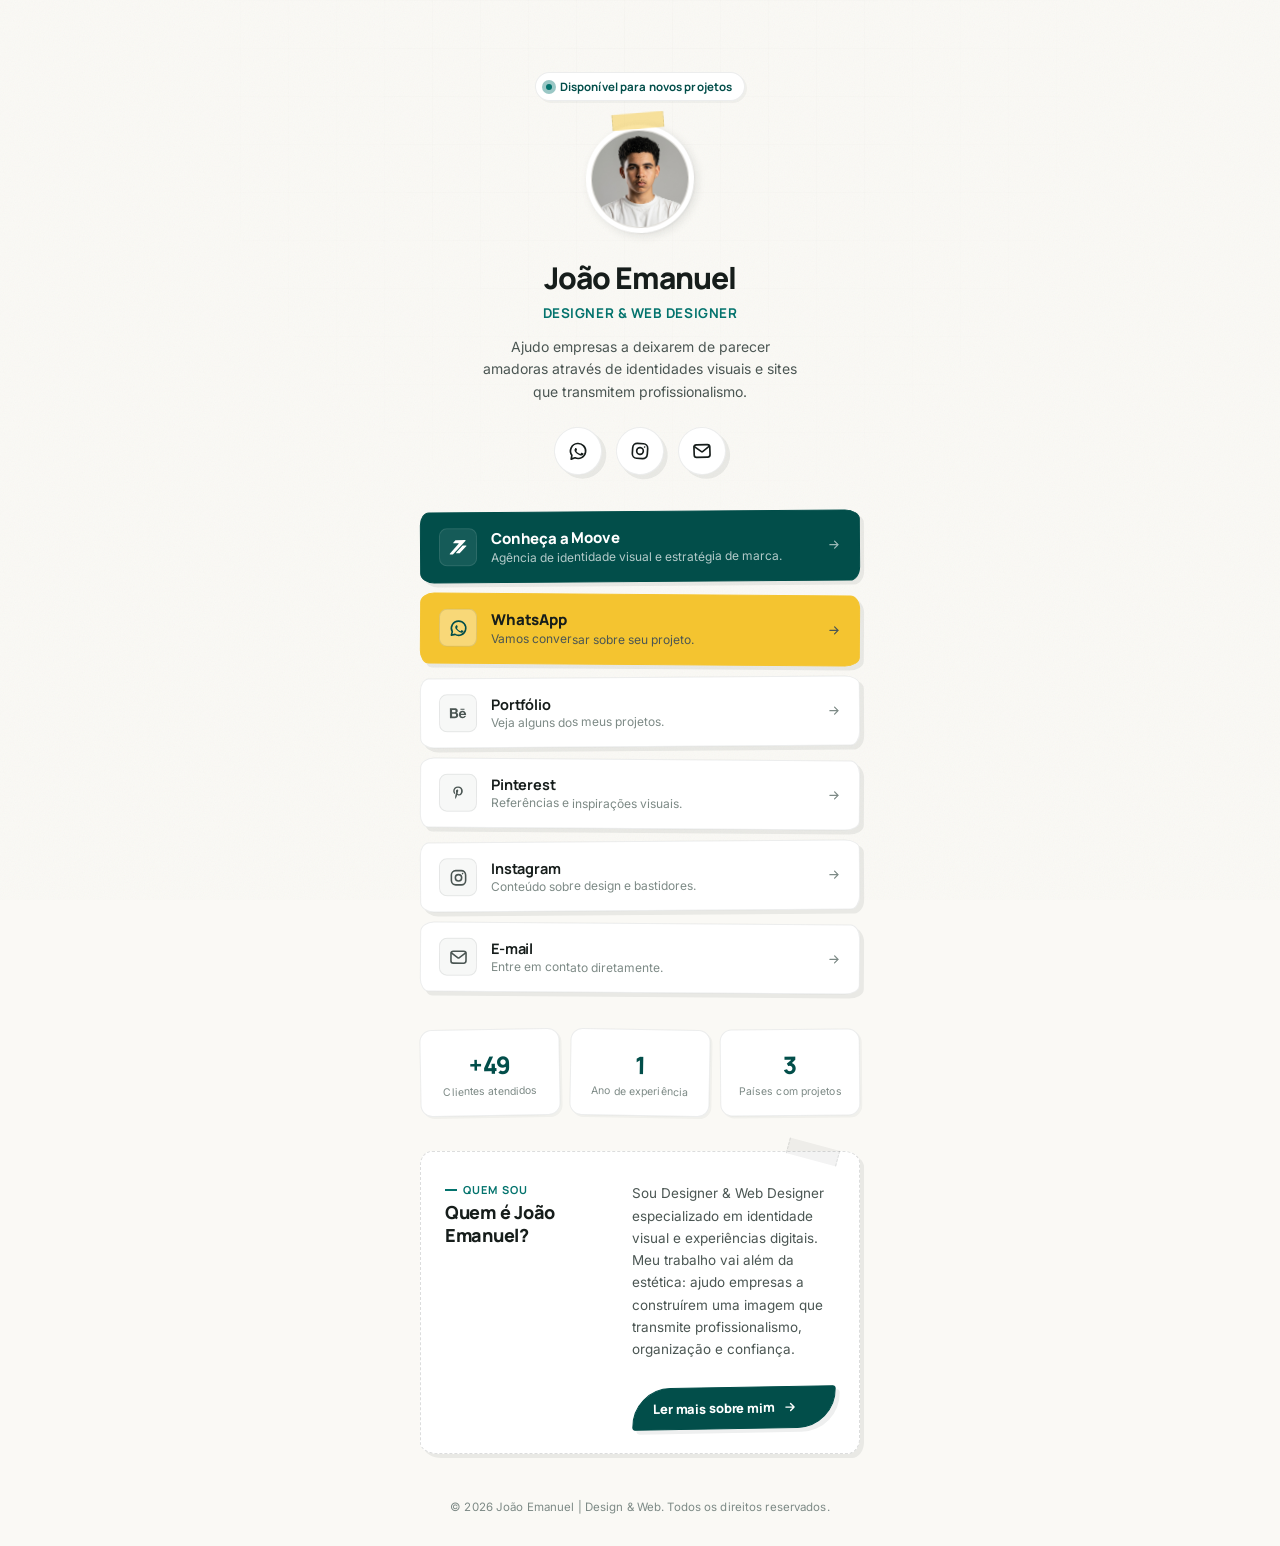
==== commit 14edcecc: "Update experience label and target in index.html" ====
--- a/index.html
+++ b/index.html
@@ -131,8 +131,8 @@
       <span class="stat-label">Clientes atendidos</span>
     </div>
     <div class="stat-card reveal" style="--d:90">
-      <span class="stat-num" data-target="2">0</span>
-      <span class="stat-label">Anos de experiência</span>
+      <span class="stat-num" data-target="+1">0</span>
+      <span class="stat-label">Ano de experiência</span>
     </div>
     <div class="stat-card reveal" style="--d:180">
       <span class="stat-num" data-target="3">0</span>
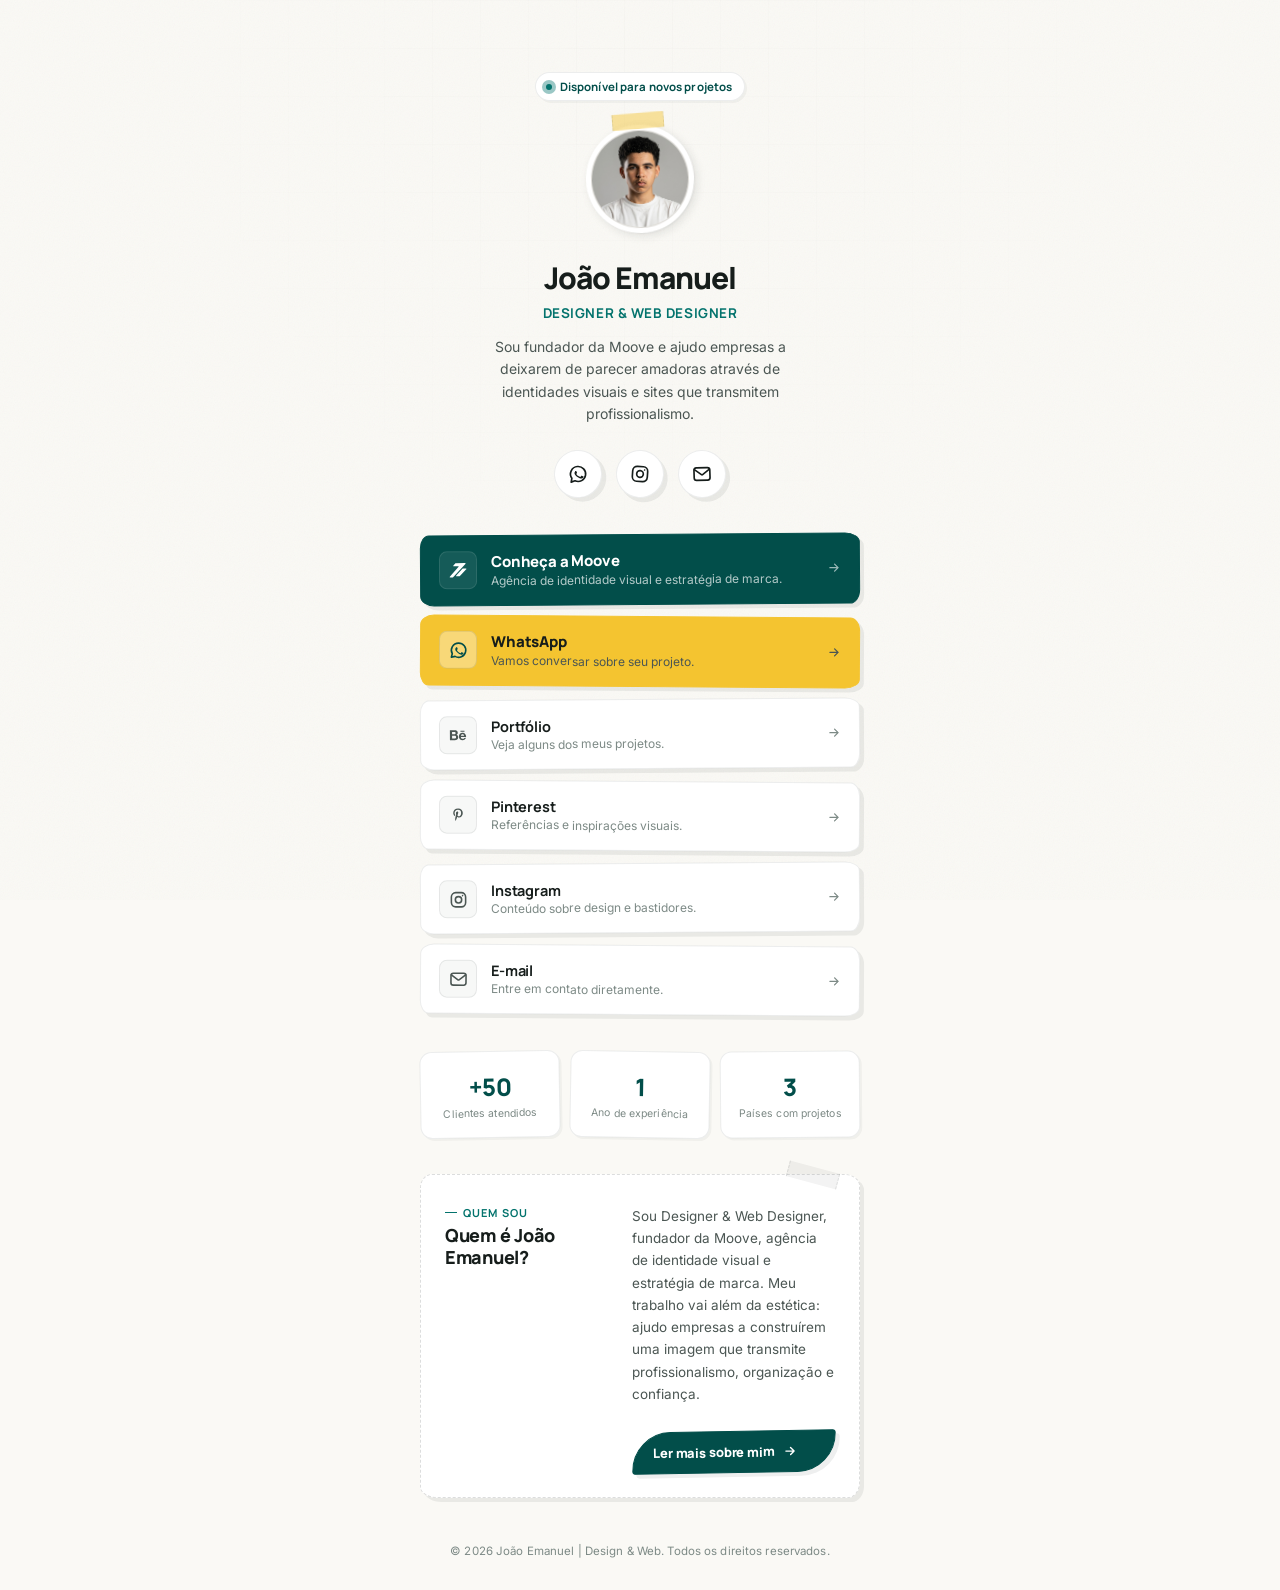
==== commit adf5a82f: "Atualização" ====
--- a/index.html
+++ b/index.html
@@ -3,22 +3,22 @@
 <head>
 <meta charset="UTF-8">
 <meta name="viewport" content="width=device-width, initial-scale=1.0, viewport-fit=cover">
-<title>João Emanuel — Designer & Web Designer</title>
-<meta name="description" content="João Emanuel. Designer e web designer. Ajudo empresas a deixarem de parecer amadoras através de identidades visuais e sites que transmitem profissionalismo.">
+<title>João Emanuel, Designer & Web Designer</title>
+<meta name="description" content="João Emanuel. Designer, Web Designer e fundador da Moove. Ajudo empresas a deixarem de parecer amadoras através de identidades visuais e sites que transmitem profissionalismo.">
 <meta name="theme-color" content="#FAF9F5">
 
-<link rel="icon" type="image/png" href="simbolo-escuro.png" media="(prefers-color-scheme: light)">
-<link rel="icon" type="image/png" href="simbolo-claro.png" media="(prefers-color-scheme: dark)">
+<link rel="icon" type="image/png" href="assets/img/simbolo-escuro.png" media="(prefers-color-scheme: light)">
+<link rel="icon" type="image/png" href="assets/img/simbolo-claro.png" media="(prefers-color-scheme: dark)">
 
-<meta property="og:title" content="João Emanuel — Designer & Web Designer">
-<meta property="og:description" content="Identidades visuais e sites que transmitem profissionalismo.">
+<meta property="og:title" content="João Emanuel, Designer & Web Designer">
+<meta property="og:description" content="Fundador da Moove: identidades visuais e sites que transmitem profissionalismo.">
 <meta property="og:type" content="website">
 
 <link rel="preconnect" href="https://fonts.googleapis.com">
 <link rel="preconnect" href="https://fonts.gstatic.com" crossorigin>
 <link href="https://fonts.googleapis.com/css2?family=Manrope:wght@600;700;800&family=Inter:wght@400;500;600&display=swap" rel="stylesheet">
 
-<link rel="stylesheet" href="style.css">
+<link rel="stylesheet" href="assets/css/style.css">
 </head>
 <body>
 
@@ -34,13 +34,13 @@
 
     <div class="avatar-wrap" id="avatarWrap">
       <div class="avatar">
-        <img id="avatarImg" src="perfil.jpg" alt="Foto de João Emanuel">
+        <img id="avatarImg" src="assets/img/perfil.jpg" alt="Foto de João Emanuel">
       </div>
     </div>
 
     <h1>João Emanuel</h1>
     <p class="subtitle">Designer &amp; Web Designer</p>
-    <p class="description">Ajudo empresas a deixarem de parecer amadoras através de identidades visuais e sites que transmitem profissionalismo.</p>
+    <p class="description">Sou fundador da Moove e ajudo empresas a deixarem de parecer amadoras através de identidades visuais e sites que transmitem profissionalismo.</p>
 
     <div class="hero-cta">
       <a class="btn-mini" href="https://wa.me/5562991381761" target="_blank" rel="noopener" aria-label="WhatsApp">
@@ -145,7 +145,7 @@
       <span class="eyebrow">Quem sou</span>
       <h2 class="about-title" id="about-title">Quem é João Emanuel?</h2>
     </div>
-    <p class="about-text">Sou Designer &amp; Web Designer especializado em identidade visual e experiências digitais. Meu trabalho vai além da estética: ajudo empresas a construírem uma imagem que transmite profissionalismo, organização e confiança.</p>
+    <p class="about-text">Sou Designer &amp; Web Designer, fundador da Moove, agência de identidade visual e estratégia de marca. Meu trabalho vai além da estética: ajudo empresas a construírem uma imagem que transmite profissionalismo, organização e confiança.</p>
     <a class="about-more" href="quem-sou.html">
       <span>Ler mais sobre mim</span>
       <svg viewBox="0 0 24 24" fill="none" stroke="currentColor" stroke-width="2.4" stroke-linecap="round" stroke-linejoin="round" aria-hidden="true"><path d="M5 12h14M13 6l6 6-6 6"/></svg>
@@ -156,7 +156,7 @@
 
 <footer>© 2026 João Emanuel | Design &amp; Web. Todos os direitos reservados.</footer>
 
-<script src="script.js"></script>
+<script src="assets/js/script.js"></script>
 
 </body>
 </html>
--- a/assets/css/style.css
+++ b/assets/css/style.css
@@ -0,0 +1,932 @@
+  :root{
+    --bg: #FAF9F5;
+    --bg-card: #FFFFFF;
+    --accent: #024E4A;
+    --accent-bright: #03736D;
+    --gold: #F4C430;
+    --gold-soft: #FFF9E6;
+    --text: #161D1B;
+    --text-dim: #4B5653;
+    --text-faint: #7D8A86;
+    --border: rgba(22, 29, 27, 0.08);
+    --border-dashed: rgba(22, 29, 27, 0.15);
+    --radius-lg: 16px;
+    --radius-md: 12px;
+    --radius-sm: 8px;
+    --ease: cubic-bezier(0.16, 1, 0.3, 1);
+    --shadow-flat: 4px 4px 0px rgba(22, 29, 27, 0.07);
+    --shadow-lift: 6px 6px 0px rgba(22, 29, 27, 0.1);
+  }
+
+  *{ margin:0; padding:0; box-sizing:border-box; }
+
+  html{ background:var(--bg); scroll-behavior:smooth; }
+
+  body{
+    background-color: var(--bg);
+    color:var(--text);
+    font-family:'Inter', -apple-system, BlinkMacSystemFont, sans-serif;
+    min-height:100svh;
+    display:flex;
+    flex-direction:column;
+    align-items:center;
+    justify-content:flex-start;
+    padding: clamp(32px, 8vh, 72px) 20px 32px;
+    position:relative;
+    overflow-x:hidden;
+    -webkit-font-smoothing:antialiased;
+  }
+
+  /* ================= Collage Background Texture ================= */
+  .ambient{
+    position:fixed;
+    inset:0;
+    z-index:0;
+    pointer-events:none;
+    overflow:hidden;
+  }
+
+  .ambient::before{
+    content:"";
+    position:absolute;
+    inset:0;
+    background-image:
+      linear-gradient(rgba(22,29,27,0.015) 1px, transparent 1px),
+      linear-gradient(90deg, rgba(22,29,27,0.015) 1px, transparent 1px);
+    background-size: 48px 48px;
+    mask-image: radial-gradient(circle 800px at 50% 10%, black, transparent 85%);
+    -webkit-mask-image: radial-gradient(circle 800px at 50% 10%, black, transparent 85%);
+    opacity:0.8;
+  }
+
+  .ambient::after{
+    content:"";
+    position:absolute;
+    inset:-10%;
+    background-image:url("data:image/svg+xml,%3Csvg xmlns='http://www.w3.org/2000/svg' width='200' height='200'%3E%3Cfilter id='n'%3E%3CfeTurbulence type='fractalNoise' baseFrequency='0.8' numOctaves='3' stitchTiles='stitch'/%3E%3C/filter%3E%3Crect width='100%25' height='100%25' filter='url(%23n)'/%3E%3C/svg%3E");
+    opacity:0.045;
+    mix-blend-mode:multiply;
+  }
+
+  .page{
+    position:relative;
+    z-index:1;
+    width:100%;
+    max-width:440px;
+    display:flex;
+    flex-direction:column;
+    align-items:center;
+  }
+
+  section, header.hero{ width:100%; }
+
+  /* ---------- reveal-on-scroll ---------- */
+  .reveal{
+    opacity:0;
+    transform: translateY(14px);
+    transition: opacity 0.6s var(--ease), transform 0.6s var(--ease);
+    transition-delay: calc(var(--d, 0) * 1ms);
+  }
+  .reveal.is-visible{ opacity:1; transform: translateY(0); }
+
+  @media (prefers-reduced-motion: reduce){
+    .reveal{ opacity:1; transform:none; transition:none; }
+  }
+
+  /* ================= Hero ================= */
+  .hero{
+    display:flex;
+    flex-direction:column;
+    align-items:center;
+    text-align:center;
+    margin-bottom: clamp(28px, 4vh, 36px);
+  }
+
+  /* Badge interativa estilo etiqueta */
+  .badge{
+    display:inline-flex;
+    align-items:center;
+    gap:8px;
+    padding:6px 12px 6px 10px;
+    border-radius:100px;
+    background: var(--bg-card);
+    border:1px solid var(--border);
+    box-shadow: 2px 2px 0px rgba(22,29,27,0.04);
+    font-family:'Manrope', sans-serif;
+    font-weight:700;
+    font-size:11.5px;
+    letter-spacing:0.01em;
+    color: var(--accent);
+    margin-bottom:24px;
+    cursor: default;
+    user-select: none;
+    opacity:0;
+    transform: translateY(10px);
+    animation: rise 0.7s var(--ease) forwards;
+    transition: transform 0.3s var(--ease), box-shadow 0.3s var(--ease), background-color 0.3s var(--ease);
+  }
+
+  .badge:hover{
+    transform: translateY(-2px);
+    box-shadow: 3px 3px 6px rgba(22,29,27,0.06);
+    background-color: var(--gold-soft);
+  }
+
+  .badge-dot{
+    position:relative;
+    width:6px; height:6px;
+    border-radius:50%;
+    background: var(--accent-bright);
+    flex-shrink:0;
+  }
+  .badge-dot::after{
+    content:"";
+    position:absolute;
+    inset:-4px;
+    border-radius:50%;
+    background: var(--accent-bright);
+    opacity:0.4;
+    animation: pulse 2s ease-out infinite;
+  }
+
+  @keyframes pulse{
+    0%{ transform:scale(0.6); opacity:0.4; }
+    75%{ transform:scale(2); opacity:0; }
+    100%{ opacity:0; }
+  }
+
+  /* Circular sticker cutout with washi tape e interações de hover */
+  .avatar-wrap{
+    position:relative;
+    width:108px;
+    height:108px;
+    border-radius:50%;
+    background: #FFFFFF;
+    padding: 5px;
+    box-shadow: 3px 3px 10px rgba(22,29,27,0.1), 1px 1px 2px rgba(22,29,27,0.05);
+    transform: rotate(-2deg);
+    margin-bottom:24px;
+    cursor: pointer;
+    opacity:0;
+    animation: rise-tilt 0.8s var(--ease) 0.08s forwards;
+    transition: transform 0.4s var(--ease), box-shadow 0.4s var(--ease);
+  }
+
+  /* Translucent washi tape on top */
+  .avatar-wrap::before{
+    content: "";
+    position: absolute;
+    top: -12px;
+    left: 50%;
+    transform: translateX(-50%) rotate(-3deg);
+    width: 50px;
+    height: 16px;
+    background: rgba(244, 196, 48, 0.45);
+    border-left: 1px dashed rgba(22,29,27,0.1);
+    border-right: 1px dashed rgba(22,29,27,0.1);
+    backdrop-filter: blur(1px);
+    z-index: 2;
+    transition: transform 0.4s var(--ease), opacity 0.4s var(--ease);
+  }
+
+  /* Interações físicas de adesivo ao passar o mouse */
+  .avatar-wrap:hover{
+    transform: rotate(2deg) translateY(-4px) scale(1.03);
+    box-shadow: 6px 10px 16px rgba(22,29,27,0.15);
+  }
+
+  .avatar-wrap:hover::before{
+    transform: translateX(-50%) rotate(-1deg) translateY(-1px);
+    background: rgba(244, 196, 48, 0.55);
+  }
+
+  @keyframes rise-tilt {
+    to { opacity:1; transform: rotate(-2deg) translateY(0) scale(1); }
+  }
+
+  .avatar{
+    width:100%;
+    height:100%;
+    border-radius:50%;
+    overflow:hidden;
+    background: #EAE8E2;
+    display:flex;
+    align-items:center;
+    justify-content:center;
+    border: 1px solid rgba(22,29,27,0.06);
+  }
+
+  .avatar img{
+    width:100%;
+    height:100%;
+    object-fit:cover;
+    display:block;
+  }
+
+  h1{
+    font-family:'Manrope', sans-serif;
+    font-weight:800;
+    font-size: clamp(26px, 6vw, 30px);
+    letter-spacing:-0.03em;
+    color:var(--text);
+    opacity:0;
+    transform: translateY(10px);
+    animation: rise 0.7s var(--ease) 0.16s forwards;
+  }
+
+  .subtitle{
+    font-family:'Manrope', sans-serif;
+    font-weight:700;
+    font-size:13.5px;
+    letter-spacing:0.04em;
+    text-transform:uppercase;
+    color:var(--accent-bright);
+    margin-top:6px;
+    opacity:0;
+    transform: translateY(10px);
+    animation: rise 0.7s var(--ease) 0.24s forwards;
+  }
+
+  .description{
+    font-size:14px;
+    line-height:1.6;
+    color:var(--text-dim);
+    max-width:320px;
+    margin-top:14px;
+    opacity:0;
+    transform: translateY(10px);
+    animation: rise 0.7s var(--ease) 0.32s forwards;
+  }
+
+  /* Mini circular action buttons style */
+  .hero-cta{
+    display:flex;
+    align-items:center;
+    justify-content:center;
+    gap:14px;
+    margin-top:24px;
+    opacity:0;
+    transform: translateY(10px);
+    animation: rise 0.7s var(--ease) 0.4s forwards;
+  }
+
+  .btn-mini{
+    width: 48px;
+    height: 48px;
+    border-radius: 50%;
+    background: var(--bg-card);
+    border: 1px solid var(--border);
+    color: var(--text);
+    display:inline-flex;
+    align-items:center;
+    justify-content:center;
+    box-shadow: var(--shadow-flat);
+    transition: transform 0.3s var(--ease), box-shadow 0.3s var(--ease), border-color 0.3s var(--ease), background-color 0.3s var(--ease);
+    text-decoration: none;
+  }
+
+  /* Each mini button has a slightly hand-placed rotation */
+  .btn-mini:nth-child(1) { transform: rotate(-5deg); }
+  .btn-mini:nth-child(2) { transform: rotate(4deg); }
+  .btn-mini:nth-child(3) { transform: rotate(-2deg); }
+
+  .btn-mini:hover{
+    border-color: var(--text);
+    background-color: var(--gold-soft);
+    transform: translateY(-2px) scale(1.05) rotate(0deg) !important;
+    box-shadow: var(--shadow-lift);
+  }
+
+  .btn-mini svg{
+    width: 20px;
+    height: 20px;
+  }
+
+  /* ================= Links (Seção 2) ================= */
+  .links{
+    width:100%;
+    display:flex;
+    flex-direction:column;
+    gap:12px;
+    margin-bottom: clamp(28px, 4vh, 36px);
+  }
+
+  .link{
+    --i: 0;
+    position:relative;
+    display:flex;
+    align-items:center;
+    gap:14px;
+    width:100%;
+    padding:14px 16px;
+    border-radius: var(--radius-md);
+    background: var(--bg-card);
+    border:1px solid var(--border);
+    box-shadow: var(--shadow-flat);
+    text-decoration:none;
+    color:var(--text);
+    transition: transform 0.35s var(--ease), box-shadow 0.35s var(--ease), border-color 0.35s var(--ease);
+  }
+
+  /* Clean cutout border variation for links to look like hand-glued sheets */
+  .link:nth-child(even) {
+    border-radius: 14px 10px 15px 9px / 10px 14px 9px 13px;
+    transform: rotate(0.4deg);
+  }
+  .link:nth-child(odd) {
+    border-radius: 9px 15px 10px 14px / 13px 9px 14px 10px;
+    transform: rotate(-0.4deg);
+  }
+
+  .link:hover, .link:focus-visible{
+    border-color: var(--text);
+    transform: translate(-2px, -2px) rotate(0deg) !important;
+    box-shadow: var(--shadow-lift);
+  }
+
+  .link:active{ transform: translate(0px, 0px) scale(0.99) !important; }
+
+  .link:focus-visible{
+    outline: 2px solid var(--accent);
+    outline-offset: 2px;
+  }
+
+  .link-icon{
+    flex-shrink:0;
+    width:38px;
+    height:38px;
+    border-radius: var(--radius-sm);
+    background: rgba(22, 29, 27, 0.03);
+    border:1px solid var(--border);
+    display:flex;
+    align-items:center;
+    justify-content:center;
+    color: var(--text-dim);
+    transition: color 0.3s var(--ease), transform 0.3s var(--ease), background 0.3s var(--ease);
+  }
+
+  .link:hover .link-icon{
+    color:var(--accent);
+    transform: scale(1.04);
+    background: var(--gold-soft);
+    border-color: rgba(244,196,48,0.3);
+  }
+
+  .link-body{
+    flex:1;
+    min-width:0;
+    display:flex;
+    flex-direction:column;
+    gap:1px;
+  }
+
+  .link-label{
+    font-family:'Manrope', sans-serif;
+    font-weight:700;
+    font-size:14.5px;
+    letter-spacing:-0.01em;
+  }
+
+  .link-desc{
+    font-size:12px;
+    line-height:1.4;
+    color: var(--text-faint);
+    overflow:hidden;
+    text-overflow:ellipsis;
+    white-space:nowrap;
+  }
+
+  .link-arrow{
+    flex-shrink:0;
+    width:14px;
+    height:14px;
+    color: var(--text-faint);
+    transition: transform 0.3s var(--ease), color 0.3s var(--ease);
+  }
+
+  .link:hover .link-arrow{ transform: translateX(3px); color:var(--text); }
+
+  /* Primary CTA card: stylized paper ribbon */
+  .link--primary{
+    background: var(--accent);
+    border: 1px solid var(--accent);
+    color: #FFFFFF;
+    box-shadow: var(--shadow-flat);
+  }
+
+  .link--primary .link-icon{
+    background: rgba(255,255,255,0.08);
+    border-color: rgba(255,255,255,0.1);
+    color: #FFFFFF;
+  }
+  .link--primary .link-label{ font-weight:800; font-size:15px; }
+  .link--primary .link-desc{ color: rgba(255, 255, 255, 0.7); }
+  .link--primary .link-arrow{ color: rgba(255, 255, 255, 0.6); }
+
+  .link--primary:hover{
+    background: #013A37;
+    border-color: #013A37;
+  }
+  .link--primary:hover .link-icon{
+    color: var(--gold);
+    background: rgba(255,255,255,0.12);
+  }
+  .link--primary:hover .link-arrow{ color: #FFFFFF; }
+
+  /* Secondary CTA card: WhatsApp stylized highlighted button */
+  .link--whatsapp {
+    background: var(--gold);
+    border: 1px solid var(--gold);
+    color: var(--text);
+    box-shadow: var(--shadow-flat);
+  }
+  .link--whatsapp .link-icon {
+    background: rgba(255, 255, 255, 0.35);
+    border-color: rgba(22, 29, 27, 0.1);
+    color: var(--accent);
+  }
+  .link--whatsapp .link-label {
+    font-weight: 800;
+    font-size: 15px;
+  }
+  .link--whatsapp .link-desc {
+    color: var(--text-dim);
+  }
+  .link--whatsapp .link-arrow {
+    color: var(--text-dim);
+  }
+  .link--whatsapp:hover {
+    background: #e0b324;
+    border-color: #e0b324;
+  }
+  .link--whatsapp:hover .link-icon {
+    background: rgba(255, 255, 255, 0.5);
+    color: #013A37;
+    border-color: rgba(22, 29, 27, 0.15);
+  }
+  .link--whatsapp:hover .link-arrow {
+    color: var(--text);
+  }
+
+  /* ================= Prova Social (Seção 3) ================= */
+  .stats{
+    width:100%;
+    display:grid;
+    grid-template-columns: repeat(3, 1fr);
+    gap:10px;
+    margin-bottom: clamp(28px, 4vh, 36px);
+  }
+
+  .stat-card{
+    position:relative;
+    padding:18px 8px 16px;
+    border-radius: var(--radius-md);
+    background: var(--bg-card);
+    border:1px solid var(--border);
+    box-shadow: 2px 2px 0px rgba(22,29,27,0.04);
+    display:flex;
+    flex-direction:column;
+    align-items:center;
+    text-align:center;
+    gap:4px;
+    transition: transform 0.35s var(--ease), border-color 0.35s var(--ease), box-shadow 0.35s var(--ease);
+  }
+
+  .stat-card:nth-child(1) { transform: rotate(-1deg); }
+  .stat-card:nth-child(2) { transform: rotate(1deg); }
+  .stat-card:nth-child(3) { transform: rotate(-0.5deg); }
+
+  .stat-card:hover{
+    transform: translateY(-2px) rotate(0deg) !important;
+    border-color: var(--text);
+    box-shadow: var(--shadow-flat);
+  }
+
+  .stat-num{
+    font-family:'Manrope', sans-serif;
+    font-weight:800;
+    font-size: clamp(20px, 5.5vw, 24px);
+    letter-spacing:-0.02em;
+    color: var(--accent);
+  }
+
+  .stat-label{
+    font-size:10.5px;
+    line-height:1.3;
+    color: var(--text-faint);
+    letter-spacing:0.01em;
+  }
+
+  @media (max-width: 380px){
+    .stats{ gap:8px; }
+    .stat-card{ padding:14px 4px 12px; }
+    .stat-label{ font-size:9.5px; }
+  }
+
+  /* ================= Quem Sou (Seção 4 - Última) ================= */
+  .about{
+    margin-bottom: clamp(28px, 4vh, 36px);
+    padding: 30px clamp(18px, 5vw, 24px) 24px;
+    border-radius: 12px 16px 12px 18px / 14px 12px 16px 11px;
+    background: var(--bg-card);
+    border: 1px dashed var(--border-dashed);
+    box-shadow: var(--shadow-flat);
+    display:grid;
+    grid-template-columns: 1fr;
+    gap:14px;
+    position: relative;
+    cursor: default;
+    transition: transform 0.4s var(--ease), box-shadow 0.4s var(--ease), border-color 0.4s var(--ease);
+  }
+
+  /* Interação de hover no bloco Quem Sou */
+  .about:hover{
+    transform: translateY(-3px) rotate(0.5deg);
+    box-shadow: 6px 8px 0px rgba(22, 29, 27, 0.09);
+    border-color: var(--accent-bright);
+  }
+
+  /* Paper tape on the corner of the About card */
+  .about::before {
+    content: "";
+    position: absolute;
+    top: -8px;
+    right: 20px;
+    transform: rotate(15deg);
+    width: 50px;
+    height: 16px;
+    background: rgba(22, 29, 27, 0.05);
+    border-left: 1px dashed rgba(22,29,27,0.1);
+    border-right: 1px dashed rgba(22,29,27,0.1);
+    pointer-events: none;
+    transition: transform 0.4s var(--ease), background 0.4s var(--ease);
+  }
+
+  .about:hover::before{
+    transform: rotate(12deg) translateY(-1px);
+    background: rgba(2, 78, 74, 0.08); /* Ganha um sutil tom de marcação */
+  }
+
+  .about-head{
+    display:flex;
+    flex-direction:column;
+    gap:4px;
+  }
+
+  .eyebrow{
+    font-family:'Manrope', sans-serif;
+    font-weight:700;
+    font-size:11px;
+    letter-spacing:0.1em;
+    text-transform:uppercase;
+    color: var(--accent-bright);
+    display:flex;
+    align-items:center;
+    gap:6px;
+  }
+
+  .eyebrow::before{
+    content:"";
+    width:12px;
+    height:1.5px;
+    background: var(--accent-bright);
+  }
+
+  .about-title{
+    font-family:'Manrope', sans-serif;
+    font-weight:800;
+    font-size:18px;
+    letter-spacing:-0.015em;
+    line-height:1.25;
+    color: var(--text);
+  }
+
+  .about-text{
+    font-size:13.5px;
+    line-height:1.65;
+    color: var(--text-dim);
+  }
+
+  @media (min-width: 560px){
+    .about{ grid-template-columns: 0.9fr 1.1fr; gap:20px; align-items:start; }
+  }
+
+  /* ---------- Footer ---------- */
+  footer{
+    position:relative;
+    z-index:1;
+    margin-top:clamp(4px, 2vh, 10px);
+    font-size:11.5px;
+    color: var(--text-faint);
+    letter-spacing:0.01em;
+    text-align:center;
+  }
+
+  @keyframes rise{
+    to{ opacity:1; transform: translateY(0) scale(1); }
+  }
+
+  @media (min-width: 640px){
+    .page{ max-width: 440px; }
+    .link{ padding:15px 18px; }
+  }
+
+  @media (prefers-reduced-motion: reduce){
+    *, *::before, *::after{
+      animation-duration: 0.01ms !important;
+      animation-iteration-count: 1 !important;
+      transition-duration: 0.01ms !important;
+    }
+    .link:hover, .stat-card:hover, .btn-mini:hover, .badge:hover, .avatar-wrap:hover, .about:hover{ transform:none !important; }
+  }
+
+/* ================= Componentes de navegação entre páginas ================= */
+.subpage-nav{
+  width:100%;
+  display:flex;
+  align-items:center;
+  margin-bottom: clamp(20px, 4vh, 28px);
+}
+
+.btn-back{
+  display:inline-flex;
+  align-items:center;
+  gap:7px;
+  padding:9px 14px 9px 10px;
+  border-radius:100px;
+  background: var(--bg-card);
+  border:1px solid var(--border);
+  box-shadow: 2px 2px 0px rgba(22,29,27,0.04);
+  font-family:'Manrope', sans-serif;
+  font-weight:700;
+  font-size:12.5px;
+  color: var(--text);
+  text-decoration:none;
+  transition: transform 0.3s var(--ease), box-shadow 0.3s var(--ease), background-color 0.3s var(--ease), border-color 0.3s var(--ease);
+}
+
+.btn-back svg{ width:15px; height:15px; transition: transform 0.3s var(--ease); }
+
+.btn-back:hover{
+  transform: translate(-2px,-2px);
+  box-shadow: var(--shadow-flat);
+  background-color: var(--gold-soft);
+  border-color: var(--text);
+}
+
+.btn-back:hover svg{ transform: translateX(-2px); }
+
+/* ---------- Botão "Ler mais" criativo (cartão Quem Sou, home) ---------- */
+.about-more{
+  --i:0;
+  position:relative;
+  align-self:flex-start;
+  display:inline-flex;
+  align-items:center;
+  gap:8px;
+  margin-top:4px;
+  padding:11px 18px 11px 20px;
+  border-radius: 100px 8px 100px 8px;
+  background: var(--accent);
+  color:#FFFFFF;
+  font-family:'Manrope', sans-serif;
+  font-weight:800;
+  font-size:13px;
+  letter-spacing:-0.01em;
+  text-decoration:none;
+  border: 1px solid var(--accent);
+  box-shadow: var(--shadow-flat);
+  transform: rotate(-1deg);
+  transition: transform 0.35s var(--ease), box-shadow 0.35s var(--ease), background-color 0.35s var(--ease);
+  overflow:hidden;
+}
+
+.about-more::before{
+  content:"";
+  position:absolute;
+  top:0; left:-60%;
+  width:40%; height:100%;
+  background: linear-gradient(120deg, transparent, rgba(255,255,255,0.28), transparent);
+  transform: skewX(-20deg);
+  transition: left 0.6s var(--ease);
+}
+
+.about-more:hover::before{ left:120%; }
+
+.about-more svg{
+  width:14px; height:14px;
+  flex-shrink:0;
+  transition: transform 0.35s var(--ease);
+}
+
+.about-more:hover{
+  transform: rotate(0deg) translate(-2px,-2px);
+  box-shadow: var(--shadow-lift);
+  background-color: #013A37;
+}
+
+.about-more:hover svg{ transform: translateX(4px); }
+
+.about-more:active{ transform: scale(0.97) !important; }
+
+.about > .about-more{ margin-top:6px; }
+
+@media (min-width: 560px){
+  .about{ grid-template-columns: 0.9fr 1.1fr; }
+  .about-more{ grid-column: 2; }
+}
+
+/* ================= Página: Quem Sou (extensa) ================= */
+.story-hero{
+  display:flex;
+  flex-direction:column;
+  align-items:center;
+  text-align:center;
+  margin-bottom: clamp(24px, 4vh, 32px);
+}
+
+.story-hero .avatar-wrap{ width:92px; height:92px; margin-bottom:18px; }
+
+.story-hero h1{ font-size: clamp(24px, 6vw, 28px); }
+
+.story-block{
+  width:100%;
+  margin-bottom:16px;
+  padding: 24px clamp(18px, 5vw, 24px) 22px;
+  border-radius: 14px 18px 12px 16px / 16px 12px 18px 12px;
+  background: var(--bg-card);
+  border: 1px solid var(--border);
+  box-shadow: var(--shadow-flat);
+  transition: transform 0.4s var(--ease), box-shadow 0.4s var(--ease), border-color 0.4s var(--ease);
+}
+
+.story-block:nth-child(odd){ transform: rotate(-0.3deg); }
+.story-block:nth-child(even){ transform: rotate(0.3deg); }
+
+.story-block:hover{
+  transform: translateY(-3px) rotate(0deg);
+  box-shadow: var(--shadow-lift);
+  border-color: var(--accent-bright);
+}
+
+.story-block .eyebrow{ margin-bottom:10px; }
+
+.story-block h2{
+  font-family:'Manrope', sans-serif;
+  font-weight:800;
+  font-size:17px;
+  letter-spacing:-0.015em;
+  color:var(--text);
+  margin-bottom:10px;
+}
+
+.story-block p{
+  font-size:13.5px;
+  line-height:1.7;
+  color: var(--text-dim);
+  margin-bottom:10px;
+}
+
+.story-block p:last-child{ margin-bottom:0; }
+
+.value-grid{
+  display:grid;
+  grid-template-columns: 1fr 1fr;
+  gap:10px;
+  margin-top:6px;
+}
+
+.value-card{
+  padding:14px 12px;
+  border-radius: var(--radius-sm);
+  background: rgba(2, 78, 74, 0.03);
+  border:1px solid var(--border);
+  text-align:left;
+}
+
+.value-card .value-title{
+  display:block;
+  font-family:'Manrope', sans-serif;
+  font-weight:800;
+  font-size:12.5px;
+  color: var(--accent);
+  margin-bottom:4px;
+}
+
+.value-card .value-desc{
+  display:block;
+  font-size:11.5px;
+  line-height:1.5;
+  color: var(--text-faint);
+}
+
+.skills-tags{
+  display:flex;
+  flex-wrap:wrap;
+  gap:8px;
+  margin-top:8px;
+}
+
+.skill-tag{
+  padding:7px 13px;
+  border-radius:100px;
+  background: var(--gold-soft);
+  border:1px solid rgba(244,196,48,0.4);
+  font-family:'Manrope', sans-serif;
+  font-weight:700;
+  font-size:11.5px;
+  color: var(--text);
+}
+
+.story-cta{
+  display:flex;
+  flex-direction:column;
+  gap:12px;
+  margin-top: clamp(20px, 4vh, 28px);
+}
+
+/* ================= Página: Moove (opções) ================= */
+.moove-hero{
+  display:flex;
+  flex-direction:column;
+  align-items:center;
+  text-align:center;
+  margin-bottom: clamp(28px, 4vh, 34px);
+}
+
+.moove-logo{
+  width:64px;
+  height:64px;
+  border-radius:50%;
+  background: var(--accent);
+  color: var(--gold);
+  display:flex;
+  align-items:center;
+  justify-content:center;
+  box-shadow: 3px 3px 10px rgba(22,29,27,0.12);
+  margin-bottom:18px;
+  transform: rotate(-3deg);
+}
+
+.moove-logo svg{ width:28px; height:28px; }
+
+.option-grid{
+  width:100%;
+  display:flex;
+  flex-direction:column;
+  gap:14px;
+}
+
+.option-card{
+  position:relative;
+  display:flex;
+  align-items:center;
+  gap:16px;
+  width:100%;
+  padding:20px 18px;
+  border-radius: var(--radius-lg);
+  background: var(--bg-card);
+  border:1px solid var(--border);
+  box-shadow: var(--shadow-flat);
+  text-decoration:none;
+  color:var(--text);
+  transition: transform 0.35s var(--ease), box-shadow 0.35s var(--ease), border-color 0.35s var(--ease);
+}
+
+.option-card:nth-child(1){ transform: rotate(-0.6deg); }
+.option-card:nth-child(2){ transform: rotate(0.6deg); }
+
+.option-card:hover{
+  border-color: var(--text);
+  transform: translate(-2px,-2px) rotate(0deg);
+  box-shadow: var(--shadow-lift);
+}
+
+.option-icon{
+  flex-shrink:0;
+  width:52px;
+  height:52px;
+  border-radius: var(--radius-md);
+  background: rgba(22,29,27,0.03);
+  border:1px solid var(--border);
+  display:flex;
+  align-items:center;
+  justify-content:center;
+  color: var(--text-dim);
+  transition: color 0.3s var(--ease), background 0.3s var(--ease), border-color 0.3s var(--ease);
+}
+
+.option-card:hover .option-icon{
+  color: var(--accent);
+  background: var(--gold-soft);
+  border-color: rgba(244,196,48,0.3);
+}
+
+.option-card .link-body{ gap:2px; }
+.option-card .link-label{ font-size:15.5px; }
+.option-card .link-desc{ font-size:12.5px; white-space:normal; }
+.option-card .link-arrow{ width:16px; height:16px; }
+.option-card:hover .link-arrow{ transform: translateX(3px); color:var(--text); }
+
+.option-card--instagram .option-icon{ color:#C1327A; }
+.option-card--instagram:hover .option-icon{ color:#C1327A; background: rgba(193,50,122,0.08); border-color: rgba(193,50,122,0.25); }
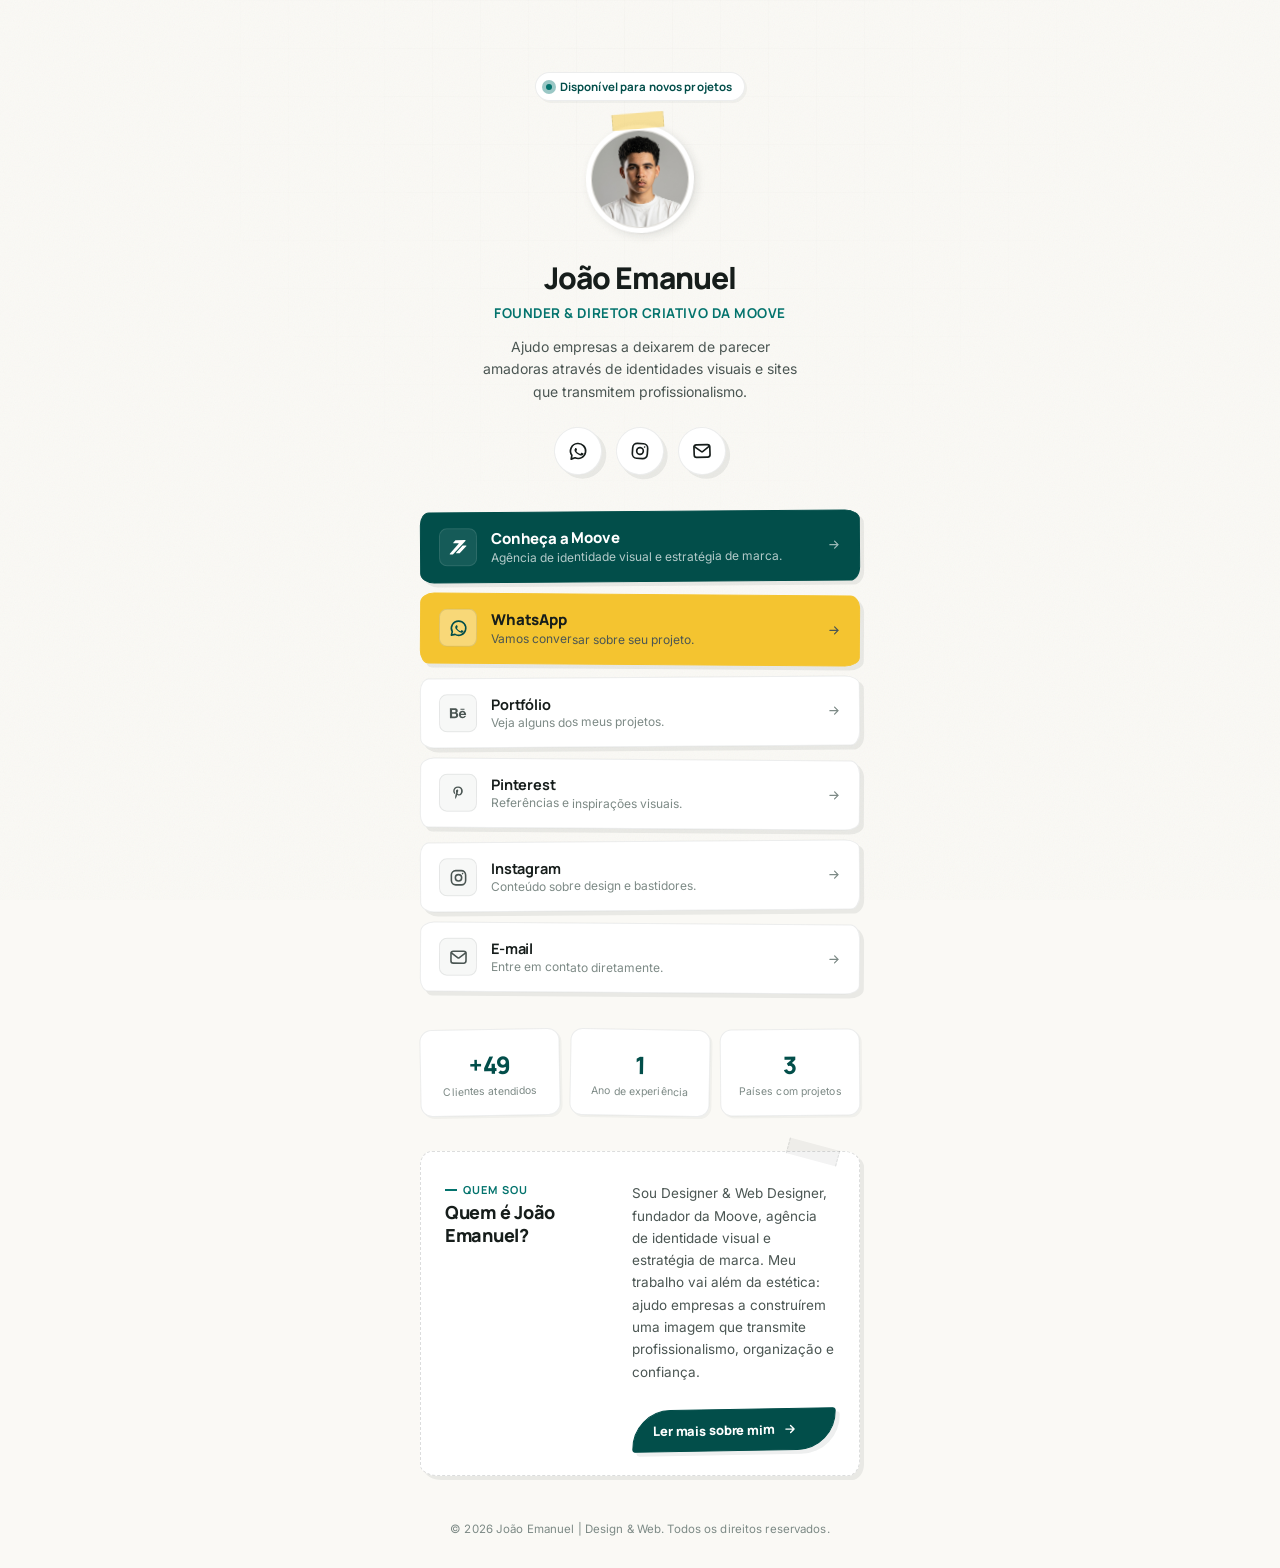
==== commit 1f0def44: "Update index.html" ====
--- a/index.html
+++ b/index.html
@@ -39,8 +39,8 @@
     </div>
 
     <h1>João Emanuel</h1>
-    <p class="subtitle">Designer &amp; Web Designer</p>
-    <p class="description">Sou fundador da Moove e ajudo empresas a deixarem de parecer amadoras através de identidades visuais e sites que transmitem profissionalismo.</p>
+    <p class="subtitle">Founder &amp; Diretor Criativo da Moove</p>
+    <p class="description">Ajudo empresas a deixarem de parecer amadoras através de identidades visuais e sites que transmitem profissionalismo.</p>
 
     <div class="hero-cta">
       <a class="btn-mini" href="https://wa.me/5562991381761" target="_blank" rel="noopener" aria-label="WhatsApp">
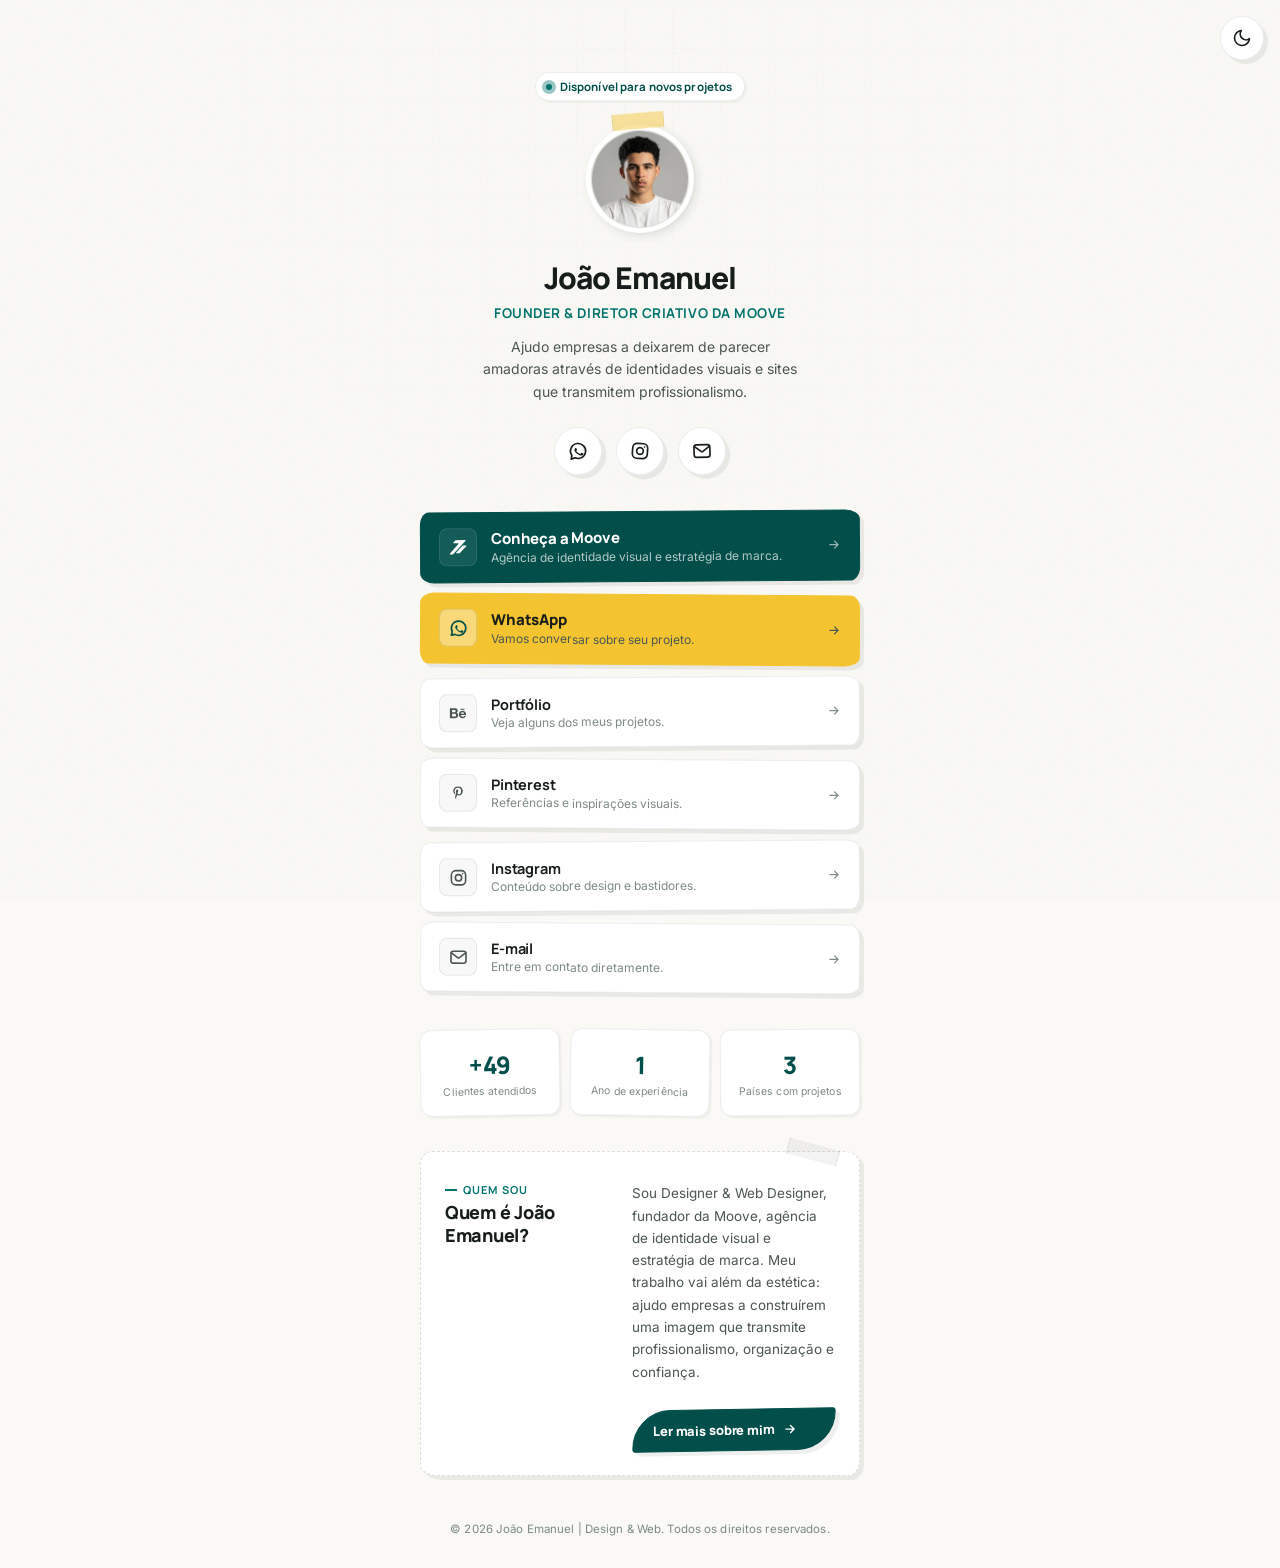
==== commit 8455e485: "Atualização" ====
--- a/index.html
+++ b/index.html
@@ -2,6 +2,16 @@
 <html lang="pt-BR">
 <head>
 <meta charset="UTF-8">
+<script>
+(function(){
+  try{
+    var saved = localStorage.getItem('theme');
+    var theme = saved || (window.matchMedia('(prefers-color-scheme: dark)').matches ? 'dark' : 'light');
+    document.documentElement.setAttribute('data-theme', theme);
+    document.documentElement.style.colorScheme = theme;
+  }catch(e){}
+})();
+</script>
 <meta name="viewport" content="width=device-width, initial-scale=1.0, viewport-fit=cover">
 <title>João Emanuel, Designer & Web Designer</title>
 <meta name="description" content="João Emanuel. Designer, Web Designer e fundador da Moove. Ajudo empresas a deixarem de parecer amadoras através de identidades visuais e sites que transmitem profissionalismo.">
@@ -21,6 +31,13 @@
 <link rel="stylesheet" href="assets/css/style.css">
 </head>
 <body>
+
+<button type="button" class="theme-toggle" id="themeToggle" aria-label="Alternar entre tema claro e escuro" title="Alternar tema">
+  <span class="icon-wrap">
+    <svg class="icon-sun" viewBox="0 0 24 24" fill="none" stroke="currentColor" stroke-width="2" stroke-linecap="round" stroke-linejoin="round" aria-hidden="true"><circle cx="12" cy="12" r="4"/><path d="M12 2v2M12 20v2M4.93 4.93l1.41 1.41M17.66 17.66l1.41 1.41M2 12h2M20 12h2M4.93 19.07l1.41-1.41M17.66 6.34l1.41-1.41"/></svg>
+    <svg class="icon-moon" viewBox="0 0 24 24" fill="none" stroke="currentColor" stroke-width="2" stroke-linecap="round" stroke-linejoin="round" aria-hidden="true"><path d="M21 12.79A9 9 0 1 1 11.21 3 7 7 0 0 0 21 12.79Z"/></svg>
+  </span>
+</button>
 
 <div class="ambient" aria-hidden="true"></div>
 
--- a/assets/css/style.css
+++ b/assets/css/style.css
@@ -16,11 +16,29 @@
     --ease: cubic-bezier(0.16, 1, 0.3, 1);
     --shadow-flat: 4px 4px 0px rgba(22, 29, 27, 0.07);
     --shadow-lift: 6px 6px 0px rgba(22, 29, 27, 0.1);
+    --theme-transition: background-color 0.5s var(--ease), color 0.4s var(--ease), border-color 0.4s var(--ease), box-shadow 0.4s var(--ease);
+  }
+
+  /* ================= Tema escuro ================= */
+  html[data-theme="dark"]{
+    --bg: #0D1312;
+    --bg-card: #161F1D;
+    --accent: #2FD9A8;
+    --accent-bright: #3DF2BE;
+    --gold: #F4C430;
+    --gold-soft: rgba(244, 196, 48, 0.1);
+    --text: #F2F1EA;
+    --text-dim: #B7C1BC;
+    --text-faint: #808C87;
+    --border: rgba(255, 255, 255, 0.08);
+    --border-dashed: rgba(255, 255, 255, 0.14);
+    --shadow-flat: 4px 4px 0px rgba(0, 0, 0, 0.35);
+    --shadow-lift: 6px 6px 0px rgba(0, 0, 0, 0.45);
   }
 
   *{ margin:0; padding:0; box-sizing:border-box; }
 
-  html{ background:var(--bg); scroll-behavior:smooth; }
+  html{ background:var(--bg); scroll-behavior:smooth; transition: var(--theme-transition); }
 
   body{
     background-color: var(--bg);
@@ -35,6 +53,7 @@
     position:relative;
     overflow-x:hidden;
     -webkit-font-smoothing:antialiased;
+    transition: var(--theme-transition);
   }
 
   /* ================= Collage Background Texture ================= */
@@ -57,6 +76,13 @@
     mask-image: radial-gradient(circle 800px at 50% 10%, black, transparent 85%);
     -webkit-mask-image: radial-gradient(circle 800px at 50% 10%, black, transparent 85%);
     opacity:0.8;
+    transition: opacity 0.5s var(--ease);
+  }
+
+  html[data-theme="dark"] .ambient::before{
+    background-image:
+      linear-gradient(rgba(255,255,255,0.025) 1px, transparent 1px),
+      linear-gradient(90deg, rgba(255,255,255,0.025) 1px, transparent 1px);
   }
 
   .ambient::after{
@@ -365,6 +391,8 @@
     transition: color 0.3s var(--ease), transform 0.3s var(--ease), background 0.3s var(--ease);
   }
 
+  html[data-theme="dark"] .link-icon{ background: rgba(255, 255, 255, 0.05); }
+
   .link:hover .link-icon{
     color:var(--accent);
     transform: scale(1.04);
@@ -466,6 +494,17 @@
   }
   .link--whatsapp:hover .link-arrow {
     color: var(--text);
+  }
+
+  /* O CTA do WhatsApp mantém fundo dourado nos dois temas, então o texto
+     precisa continuar escuro mesmo quando --text vira claro no modo escuro */
+  html[data-theme="dark"] .link--whatsapp,
+  html[data-theme="dark"] .link--whatsapp .link-desc,
+  html[data-theme="dark"] .link--whatsapp .link-arrow{
+    color: #161D1B;
+  }
+  html[data-theme="dark"] .link--whatsapp:hover .link-icon{
+    color: #013A37;
   }
 
   /* ================= Prova Social (Seção 3) ================= */
@@ -560,6 +599,12 @@
     border-right: 1px dashed rgba(22,29,27,0.1);
     pointer-events: none;
     transition: transform 0.4s var(--ease), background 0.4s var(--ease);
+  }
+
+  html[data-theme="dark"] .about::before{
+    background: rgba(255, 255, 255, 0.06);
+    border-left-color: rgba(255,255,255,0.12);
+    border-right-color: rgba(255,255,255,0.12);
   }
 
   .about:hover::before{
@@ -916,6 +961,8 @@
   transition: color 0.3s var(--ease), background 0.3s var(--ease), border-color 0.3s var(--ease);
 }
 
+html[data-theme="dark"] .option-icon{ background: rgba(255,255,255,0.05); }
+
 .option-card:hover .option-icon{
   color: var(--accent);
   background: var(--gold-soft);
@@ -930,3 +977,95 @@
 
 .option-card--instagram .option-icon{ color:#C1327A; }
 .option-card--instagram:hover .option-icon{ color:#C1327A; background: rgba(193,50,122,0.08); border-color: rgba(193,50,122,0.25); }
+
+/* ================= Botão de alternância de tema ================= */
+.theme-toggle{
+  position: fixed;
+  top: max(16px, env(safe-area-inset-top));
+  right: max(16px, env(safe-area-inset-right));
+  z-index: 100;
+  width: 44px;
+  height: 44px;
+  border-radius: 50%;
+  background: var(--bg-card);
+  border: 1px solid var(--border);
+  color: var(--text);
+  display: inline-flex;
+  align-items: center;
+  justify-content: center;
+  cursor: pointer;
+  box-shadow: var(--shadow-flat);
+  -webkit-tap-highlight-color: transparent;
+  transition: transform 0.3s var(--ease), box-shadow 0.3s var(--ease), border-color 0.3s var(--ease), background-color 0.3s var(--ease);
+}
+
+.theme-toggle:hover{
+  transform: translateY(-2px) scale(1.05);
+  box-shadow: var(--shadow-lift);
+  border-color: var(--text);
+}
+
+.theme-toggle:active{ transform: scale(0.9) !important; }
+
+.theme-toggle:focus-visible{
+  outline: 2px solid var(--accent);
+  outline-offset: 2px;
+}
+
+.theme-toggle .icon-wrap{
+  position: relative;
+  width: 20px;
+  height: 20px;
+}
+
+.theme-toggle svg{
+  position: absolute;
+  inset: 0;
+  width: 20px;
+  height: 20px;
+  transition: transform 0.55s var(--ease), opacity 0.4s var(--ease);
+}
+
+.theme-toggle .icon-moon{
+  opacity: 1;
+  transform: rotate(0deg) scale(1);
+}
+
+.theme-toggle .icon-sun{
+  opacity: 0;
+  transform: rotate(-90deg) scale(0.4);
+}
+
+html[data-theme="dark"] .theme-toggle .icon-moon{
+  opacity: 0;
+  transform: rotate(90deg) scale(0.4);
+}
+
+html[data-theme="dark"] .theme-toggle .icon-sun{
+  opacity: 1;
+  transform: rotate(0deg) scale(1);
+}
+
+/* Giro extra do botão a cada clique, por cima do cross-fade dos ícones */
+@keyframes theme-toggle-spin{
+  from{ transform: rotate(0deg); }
+  to{ transform: rotate(180deg); }
+}
+
+.theme-toggle.is-spinning{
+  animation: theme-toggle-spin 0.5s var(--ease);
+}
+
+/* ---------- Efeito de revelação circular na troca de tema ---------- */
+::view-transition-old(root),
+::view-transition-new(root){
+  animation: none;
+  mix-blend-mode: normal;
+}
+
+::view-transition-old(root){ z-index: 1; }
+::view-transition-new(root){ z-index: 2; }
+
+@media (prefers-reduced-motion: reduce){
+  .theme-toggle.is-spinning{ animation: none; }
+}
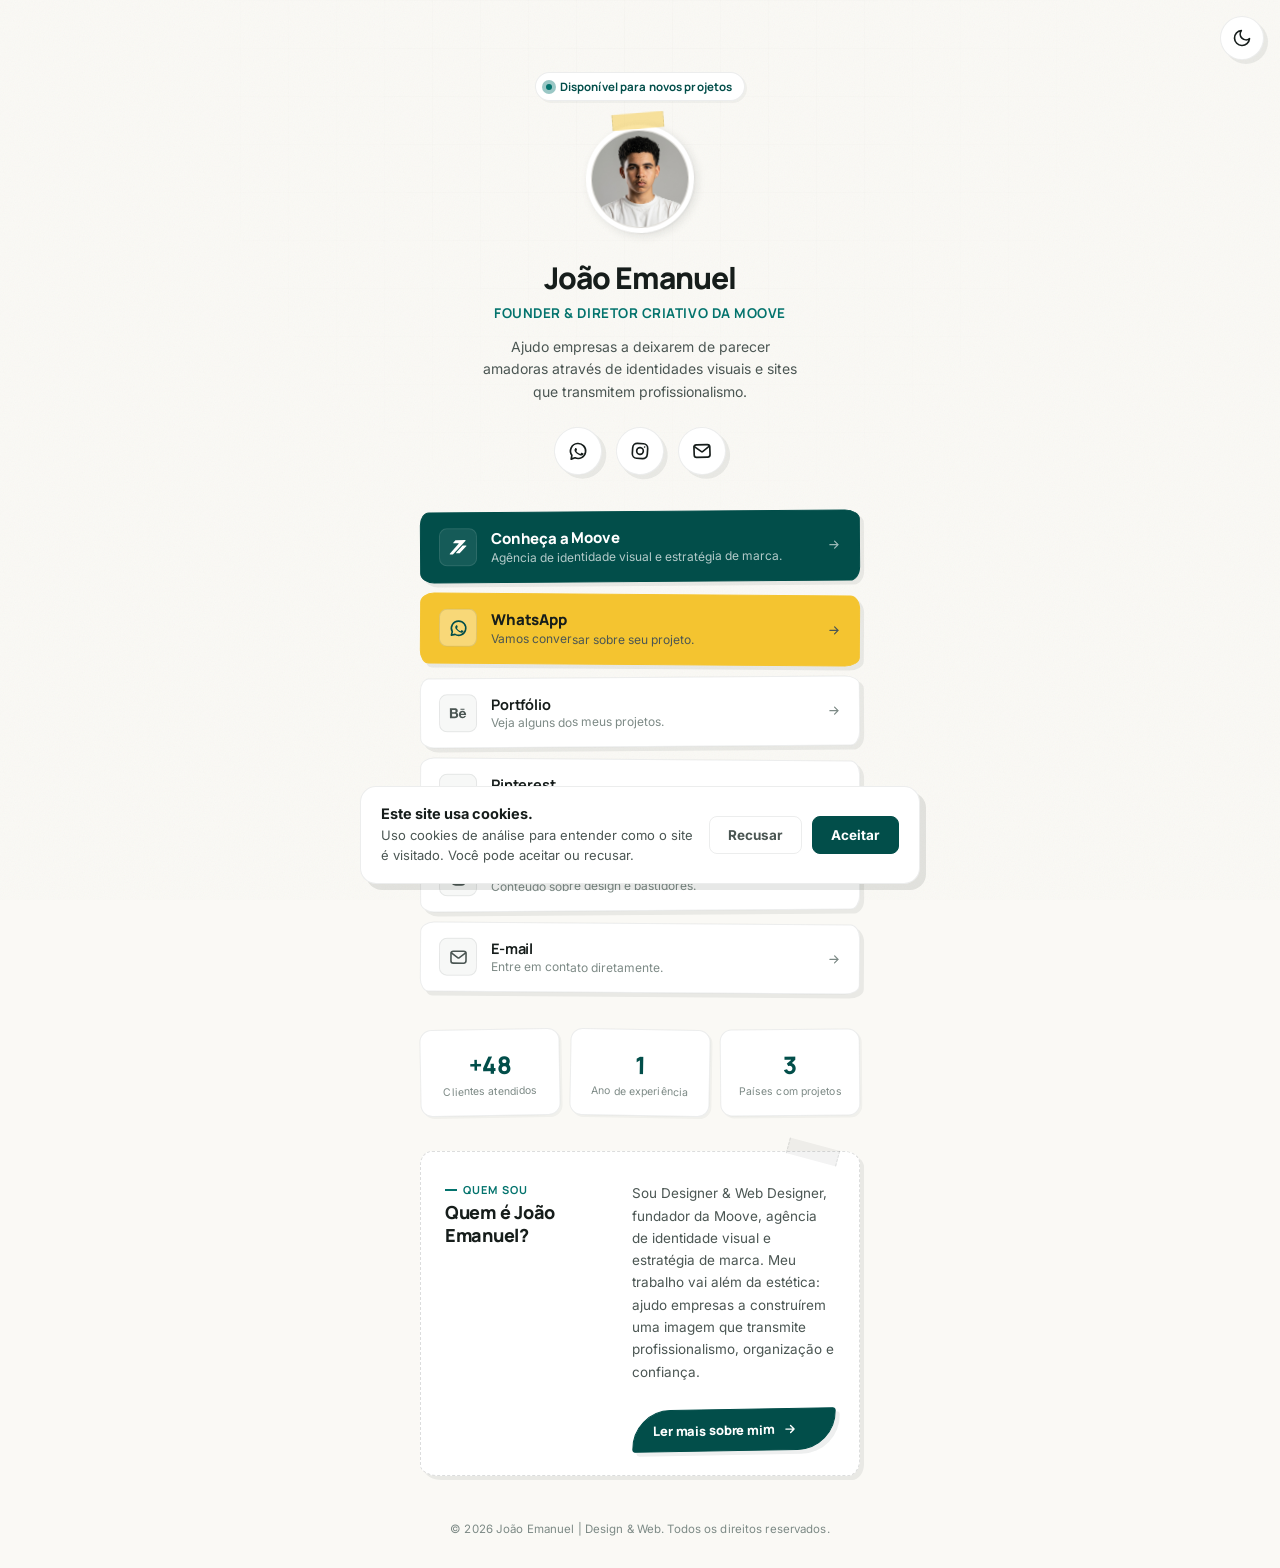
==== commit 53d36759: "Atualização" ====
--- a/index.html
+++ b/index.html
@@ -171,8 +171,26 @@
 
 </main>
 
+
+<div class="cookie-banner" id="cookieBanner" role="dialog" aria-live="polite" aria-label="Consentimento de cookies">
+  <div class="cookie-banner-text">
+    <strong>Este site usa cookies.</strong>
+    <span>Uso cookies de análise para entender como o site é visitado. Você pode aceitar ou recusar.</span>
+  </div>
+  <div class="cookie-banner-actions">
+    <button type="button" class="cookie-btn cookie-btn--ghost" id="cookieDecline">Recusar</button>
+    <button type="button" class="cookie-btn cookie-btn--solid" id="cookieAccept">Aceitar</button>
+  </div>
+</div>
+
+<button type="button" class="cookie-manage" id="cookieManage" aria-label="Gerenciar preferências de cookies" title="Gerenciar cookies">
+  <svg viewBox="0 0 24 24" width="16" height="16" fill="none" stroke="currentColor" stroke-width="2" stroke-linecap="round" stroke-linejoin="round" aria-hidden="true"><circle cx="12" cy="12" r="9"/><circle cx="9" cy="10" r="1" fill="currentColor" stroke="none"/><circle cx="14" cy="8" r="1" fill="currentColor" stroke="none"/><circle cx="15" cy="14" r="1" fill="currentColor" stroke="none"/><circle cx="9.5" cy="15" r="1" fill="currentColor" stroke="none"/></svg>
+</button>
+
 <footer>© 2026 João Emanuel | Design &amp; Web. Todos os direitos reservados.</footer>
 
+<script src="assets/js/tracking-config.js"></script>
+<script src="assets/js/consent.js"></script>
 <script src="assets/js/script.js"></script>
 
 </body>
--- a/assets/css/style.css
+++ b/assets/css/style.css
@@ -461,6 +461,30 @@
   }
   .link--primary:hover .link-arrow{ color: #FFFFFF; }
 
+  /* No modo escuro, --accent vira um verde claro/neon — mantemos esse fundo
+     (mesmo padrão usado no card do WhatsApp) e só escurecemos o texto para
+     garantir contraste, em vez de trocar a cor de fundo. */
+  html[data-theme="dark"] .link--primary{
+    color: #0D1312;
+  }
+  html[data-theme="dark"] .link--primary .link-icon{
+    background: rgba(13, 19, 18, 0.1);
+    border-color: rgba(13, 19, 18, 0.14);
+    color: #0D1312;
+  }
+  html[data-theme="dark"] .link--primary .link-desc{ color: rgba(13, 19, 18, 0.7); }
+  html[data-theme="dark"] .link--primary .link-arrow{ color: rgba(13, 19, 18, 0.6); }
+
+  html[data-theme="dark"] .link--primary:hover{
+    background: var(--accent-bright);
+    border-color: var(--accent-bright);
+  }
+  html[data-theme="dark"] .link--primary:hover .link-icon{
+    color: #013A37;
+    background: rgba(13, 19, 18, 0.14);
+  }
+  html[data-theme="dark"] .link--primary:hover .link-arrow{ color: #0D1312; }
+
   /* Secondary CTA card: WhatsApp stylized highlighted button */
   .link--whatsapp {
     background: var(--gold);
@@ -500,7 +524,8 @@
      precisa continuar escuro mesmo quando --text vira claro no modo escuro */
   html[data-theme="dark"] .link--whatsapp,
   html[data-theme="dark"] .link--whatsapp .link-desc,
-  html[data-theme="dark"] .link--whatsapp .link-arrow{
+  html[data-theme="dark"] .link--whatsapp .link-arrow,
+  html[data-theme="dark"] .link--whatsapp .link-icon{
     color: #161D1B;
   }
   html[data-theme="dark"] .link--whatsapp:hover .link-icon{
@@ -1069,3 +1094,144 @@
 @media (prefers-reduced-motion: reduce){
   .theme-toggle.is-spinning{ animation: none; }
 }
+
+/* ================= Banner de cookies ================= */
+.cookie-banner{
+  position: fixed;
+  left: 16px;
+  right: 16px;
+  bottom: 16px;
+  z-index: 200;
+  max-width: 560px;
+  margin: 0 auto;
+  display: flex;
+  flex-wrap: wrap;
+  gap: 16px;
+  align-items: center;
+  justify-content: space-between;
+  padding: 18px 20px;
+  border-radius: var(--radius-lg);
+  background: var(--bg-card);
+  border: 1px solid var(--border);
+  box-shadow: var(--shadow-lift);
+  backdrop-filter: blur(10px);
+  -webkit-backdrop-filter: blur(10px);
+  transform: translateY(120%);
+  opacity: 0;
+  pointer-events: none;
+  transition: transform 0.5s var(--ease), opacity 0.4s var(--ease), background-color 0.4s var(--ease), border-color 0.4s var(--ease);
+}
+
+.cookie-banner.is-visible{
+  transform: translateY(0);
+  opacity: 1;
+  pointer-events: auto;
+}
+
+.cookie-banner-text{
+  display: flex;
+  flex-direction: column;
+  gap: 4px;
+  flex: 1 1 260px;
+}
+
+.cookie-banner-text strong{
+  font-size: 14.5px;
+  color: var(--text);
+}
+
+.cookie-banner-text span{
+  font-size: 13px;
+  color: var(--text-dim);
+  line-height: 1.5;
+}
+
+.cookie-banner-actions{
+  display: flex;
+  gap: 10px;
+  flex: 0 0 auto;
+}
+
+.cookie-btn{
+  font-family: inherit;
+  font-size: 13.5px;
+  font-weight: 700;
+  padding: 10px 18px;
+  border-radius: var(--radius-sm);
+  cursor: pointer;
+  border: 1px solid transparent;
+  transition: transform 0.2s var(--ease), background-color 0.3s var(--ease), border-color 0.3s var(--ease), color 0.3s var(--ease);
+}
+
+.cookie-btn:active{ transform: scale(0.95); }
+
+.cookie-btn--ghost{
+  background: transparent;
+  border-color: var(--border);
+  color: var(--text-dim);
+}
+
+.cookie-btn--ghost:hover{
+  border-color: var(--text-dim);
+  color: var(--text);
+}
+
+.cookie-btn--solid{
+  background: var(--accent);
+  border-color: var(--accent);
+  color: #FFFFFF;
+}
+
+.cookie-btn--solid:hover{
+  background: var(--accent-bright);
+  border-color: var(--accent-bright);
+}
+
+html[data-theme="dark"] .cookie-btn--solid{
+  color: #0D1312;
+}
+
+/* Botão flutuante para reabrir as preferências de cookies depois da escolha */
+.cookie-manage{
+  position: fixed;
+  left: 16px;
+  bottom: 16px;
+  z-index: 90;
+  width: 40px;
+  height: 40px;
+  border-radius: 50%;
+  background: var(--bg-card);
+  border: 1px solid var(--border);
+  color: var(--text-dim);
+  display: flex;
+  align-items: center;
+  justify-content: center;
+  cursor: pointer;
+  box-shadow: var(--shadow-flat);
+  opacity: 0;
+  transform: scale(0.7);
+  pointer-events: none;
+  transition: transform 0.3s var(--ease), opacity 0.3s var(--ease), box-shadow 0.3s var(--ease), border-color 0.3s var(--ease), background-color 0.3s var(--ease), color 0.3s var(--ease);
+}
+
+.cookie-manage.is-visible{
+  opacity: 1;
+  transform: scale(1);
+  pointer-events: auto;
+}
+
+.cookie-manage:hover{
+  color: var(--accent);
+  border-color: var(--accent);
+  transform: scale(1.08);
+}
+
+@media (max-width: 480px){
+  .cookie-banner{
+    flex-direction: column;
+    align-items: stretch;
+  }
+  .cookie-banner-actions{
+    justify-content: flex-end;
+  }
+}
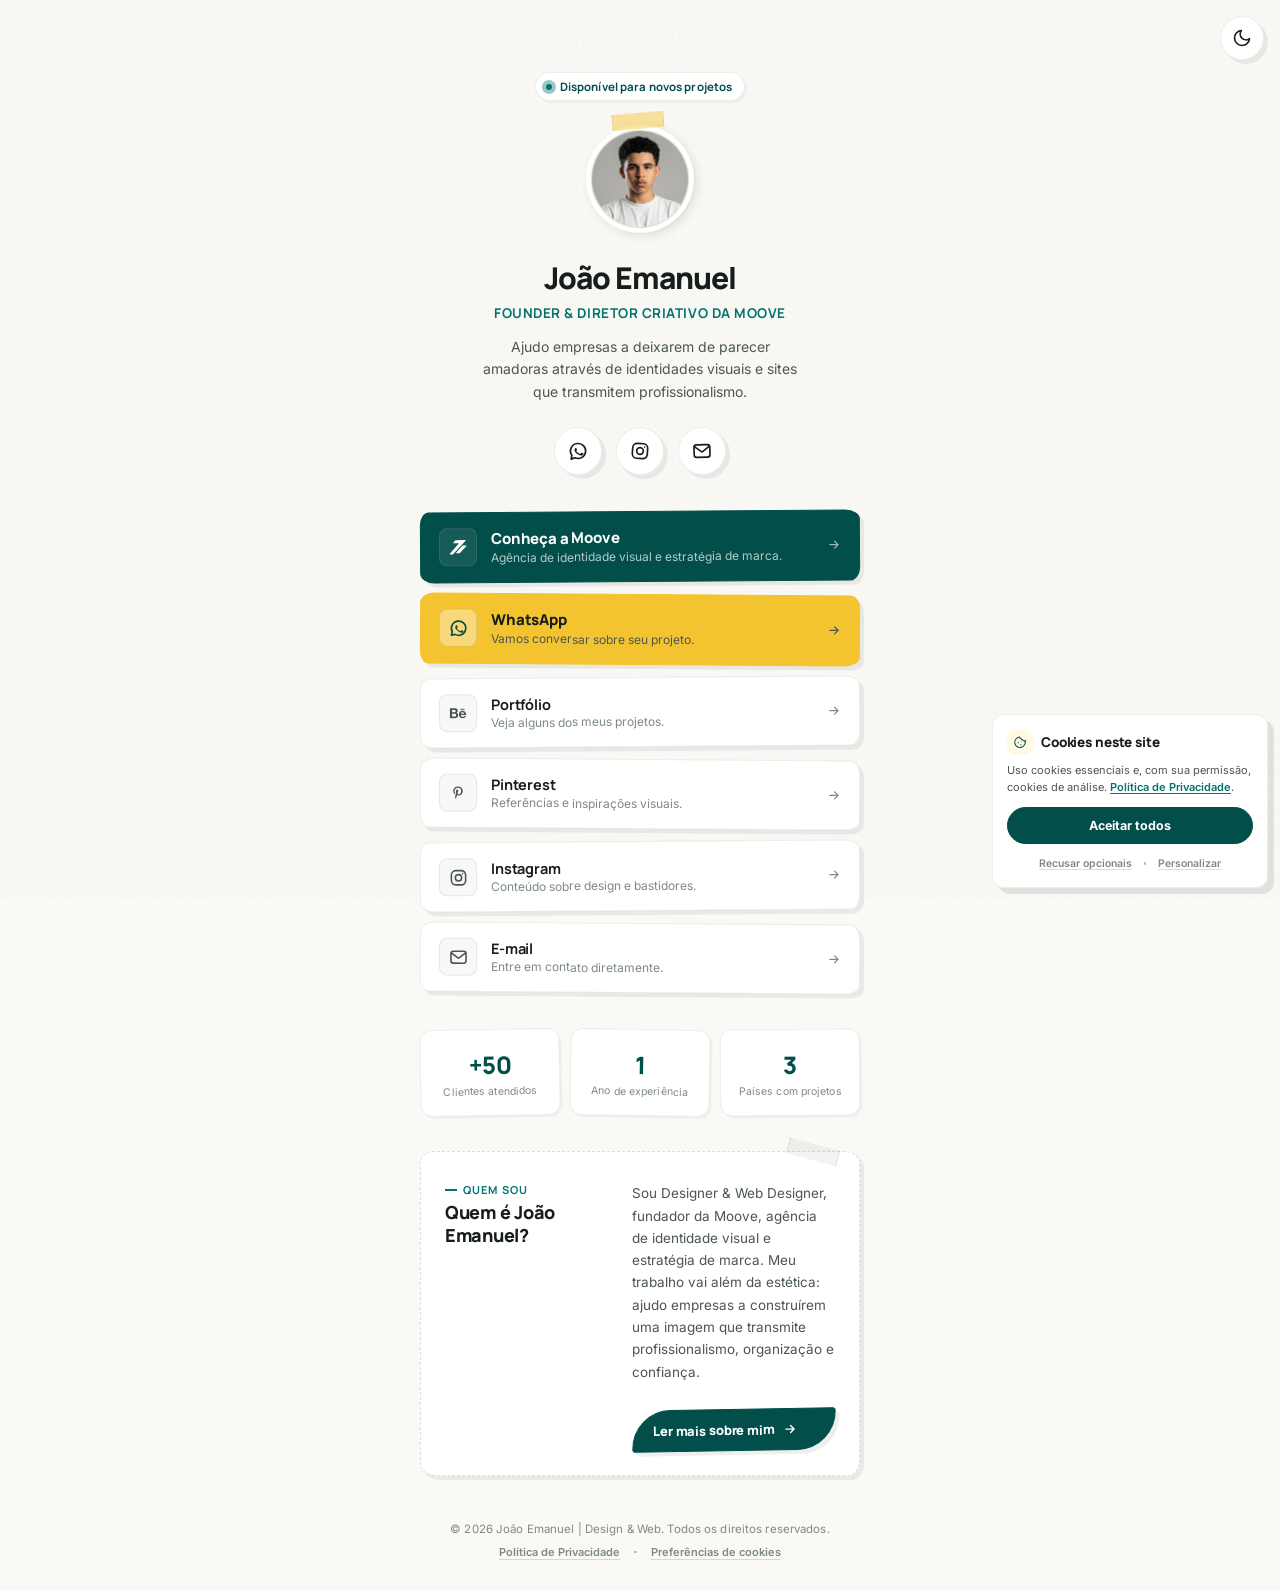
==== commit 8a01875e: "Atualização" ====
--- a/index.html
+++ b/index.html
@@ -172,22 +172,100 @@
 </main>
 
 
-<div class="cookie-banner" id="cookieBanner" role="dialog" aria-live="polite" aria-label="Consentimento de cookies">
-  <div class="cookie-banner-text">
-    <strong>Este site usa cookies.</strong>
-    <span>Uso cookies de análise para entender como o site é visitado. Você pode aceitar ou recusar.</span>
-  </div>
-  <div class="cookie-banner-actions">
-    <button type="button" class="cookie-btn cookie-btn--ghost" id="cookieDecline">Recusar</button>
-    <button type="button" class="cookie-btn cookie-btn--solid" id="cookieAccept">Aceitar</button>
+<div class="cookie-consent" id="cookieConsentBanner" role="dialog" aria-live="polite" aria-label="Consentimento de cookies">
+  <div class="cookie-consent__head">
+    <div class="cookie-consent__icon" aria-hidden="true">
+      <svg viewBox="0 0 24 24" fill="none" stroke="currentColor" stroke-width="1.8" stroke-linecap="round" stroke-linejoin="round"><path d="M21 12.5a9 9 0 1 1-9.5-9c0 1.5 1 2.5 2.2 2.5.4 1.4 1.6 2.3 3 2.1.2 1.2 1.2 2.1 2.4 2.1.9 0 1.6-.4 2-1 .2.7.3 1.5-.1 3.3Z"/><circle cx="9" cy="13" r="1" fill="currentColor" stroke="none"/><circle cx="13.5" cy="16.5" r="1" fill="currentColor" stroke="none"/><circle cx="15" cy="10.5" r=".8" fill="currentColor" stroke="none"/></svg>
+    </div>
+    <h2>Cookies neste site</h2>
+  </div>
+  <p>Uso cookies essenciais e, com sua permissão, cookies de análise. <a href="politica-de-privacidade.html">Política de Privacidade</a>.</p>
+  <button type="button" class="cbtn cbtn--solid cbtn--block" id="cookieAcceptAll">Aceitar todos</button>
+  <div class="cookie-consent__links">
+    <button type="button" class="cookie-textlink" id="cookieRejectOptional">Recusar opcionais</button>
+    <span class="footer-dot" aria-hidden="true"></span>
+    <button type="button" class="cookie-textlink" id="cookieCustomize">Personalizar</button>
   </div>
 </div>
 
-<button type="button" class="cookie-manage" id="cookieManage" aria-label="Gerenciar preferências de cookies" title="Gerenciar cookies">
-  <svg viewBox="0 0 24 24" width="16" height="16" fill="none" stroke="currentColor" stroke-width="2" stroke-linecap="round" stroke-linejoin="round" aria-hidden="true"><circle cx="12" cy="12" r="9"/><circle cx="9" cy="10" r="1" fill="currentColor" stroke="none"/><circle cx="14" cy="8" r="1" fill="currentColor" stroke="none"/><circle cx="15" cy="14" r="1" fill="currentColor" stroke="none"/><circle cx="9.5" cy="15" r="1" fill="currentColor" stroke="none"/></svg>
-</button>
-
-<footer>© 2026 João Emanuel | Design &amp; Web. Todos os direitos reservados.</footer>
+<div class="cookie-modal-overlay" id="cookiePreferencesOverlay" aria-hidden="true">
+  <div class="cookie-modal" id="cookiePreferencesModal" role="dialog" aria-modal="true" aria-labelledby="cookieModalTitle">
+    <div class="cookie-modal-head">
+      <h2 id="cookieModalTitle">Preferências de cookies</h2>
+      <button type="button" class="cookie-modal-close" id="cookieModalClose" aria-label="Fechar">
+        <svg viewBox="0 0 24 24" fill="none" stroke="currentColor" stroke-width="2.2" stroke-linecap="round" stroke-linejoin="round" aria-hidden="true"><path d="M18 6 6 18M6 6l12 12"/></svg>
+      </button>
+    </div>
+    <p class="cookie-modal-intro">Escolha quais categorias de cookies você permite. Os necessários mantêm o site funcionando e não podem ser desativados. Mais detalhes na <a href="politica-de-privacidade.html">Política de Privacidade</a>.</p>
+
+    <div class="cookie-cat">
+      <div class="cookie-cat-head">
+        <div class="cookie-cat-title-wrap">
+          <span class="cookie-cat-title">Cookies necessários</span>
+          <span class="cookie-cat-tag">Sempre ativos</span>
+        </div>
+        <div class="cookie-switch">
+          <input type="checkbox" checked disabled aria-label="Cookies necessários, sempre ativos">
+          <span class="cookie-switch-track"><span class="cookie-switch-thumb"></span></span>
+        </div>
+      </div>
+      <p class="cookie-cat-desc">Indispensáveis para o site carregar corretamente e para lembrar a escolha que você fizer aqui. Não são usados para rastreamento e não podem ser desativados.</p>
+    </div>
+
+    <div class="cookie-cat">
+      <div class="cookie-cat-head">
+        <div class="cookie-cat-title-wrap">
+          <span class="cookie-cat-title">Cookies de preferências</span>
+        </div>
+        <div class="cookie-switch">
+          <input type="checkbox" id="cookieTogglePreferences" aria-label="Permitir cookies de preferências">
+          <span class="cookie-switch-track"><span class="cookie-switch-thumb"></span></span>
+        </div>
+      </div>
+      <p class="cookie-cat-desc">Lembram escolhas que você faz no site, como o tema claro ou escuro selecionado, para não precisar configurar de novo a cada visita.</p>
+    </div>
+
+    <div class="cookie-cat">
+      <div class="cookie-cat-head">
+        <div class="cookie-cat-title-wrap">
+          <span class="cookie-cat-title">Cookies de análise e desempenho</span>
+        </div>
+        <div class="cookie-switch">
+          <input type="checkbox" id="cookieToggleAnalytics" aria-label="Permitir cookies de análise e desempenho">
+          <span class="cookie-switch-track"><span class="cookie-switch-thumb"></span></span>
+        </div>
+      </div>
+      <p class="cookie-cat-desc">Usamos o Google Analytics para entender quantas pessoas visitam o site e quais links são mais acessados, com o IP anonimizado. Isso nos ajuda a melhorar a experiência.</p>
+    </div>
+
+    <div class="cookie-cat">
+      <div class="cookie-cat-head">
+        <div class="cookie-cat-title-wrap">
+          <span class="cookie-cat-title">Cookies de marketing</span>
+        </div>
+        <div class="cookie-switch">
+          <input type="checkbox" id="cookieToggleMarketing" aria-label="Permitir cookies de marketing">
+          <span class="cookie-switch-track"><span class="cookie-switch-thumb"></span></span>
+        </div>
+      </div>
+      <p class="cookie-cat-desc">Reservados para ferramentas de anúncios, como o Meta Pixel, que hoje não estão ativas neste site. Se forem ativadas futuramente, ajudarão a medir o desempenho de campanhas.</p>
+    </div>
+
+    <div class="cookie-modal-actions">
+      <button type="button" class="cbtn cbtn--solid" id="cookieModalSave">Salvar preferências</button>
+      <button type="button" class="cbtn cbtn--ghost cbtn--block" id="cookieModalRejectAll">Recusar todos os opcionais</button>
+    </div>
+  </div>
+</div>
+
+<footer>
+  <span class="footer-copy">© 2026 João Emanuel | Design &amp; Web. Todos os direitos reservados.</span>
+  <div class="footer-links">
+    <a href="politica-de-privacidade.html">Política de Privacidade</a>
+    <span class="footer-dot" aria-hidden="true"></span>
+    <button type="button" id="footerCookiePrefs">Preferências de cookies</button>
+  </div>
+</footer>
 
 <script src="assets/js/tracking-config.js"></script>
 <script src="assets/js/consent.js"></script>
--- a/assets/css/style.css
+++ b/assets/css/style.css
@@ -686,10 +686,55 @@
     position:relative;
     z-index:1;
     margin-top:clamp(4px, 2vh, 10px);
+    display:flex;
+    flex-direction:column;
+    align-items:center;
+    gap:9px;
+    text-align:center;
+  }
+
+  footer .footer-copy{
     font-size:11.5px;
     color: var(--text-faint);
     letter-spacing:0.01em;
-    text-align:center;
+  }
+
+  .footer-links{
+    display:flex;
+    align-items:center;
+    gap:14px;
+    flex-wrap:wrap;
+    justify-content:center;
+  }
+
+  .footer-links a,
+  .footer-links button{
+    background:none;
+    border:none;
+    padding:0;
+    font-family:inherit;
+    font-size:11px;
+    font-weight:600;
+    color: var(--text-faint);
+    cursor:pointer;
+    text-decoration:underline;
+    text-underline-offset:3px;
+    text-decoration-color: var(--border-dashed);
+    transition: color 0.25s var(--ease), text-decoration-color 0.25s var(--ease);
+  }
+
+  .footer-links a:hover,
+  .footer-links button:hover{
+    color: var(--accent-bright);
+    text-decoration-color: var(--accent-bright);
+  }
+
+  .footer-dot{
+    width:2.5px;
+    height:2.5px;
+    border-radius:50%;
+    background: var(--text-faint);
+    opacity:0.6;
   }
 
   @keyframes rise{
@@ -1063,7 +1108,7 @@
 
 html[data-theme="dark"] .theme-toggle .icon-moon{
   opacity: 0;
-  transform: rotate(90deg) scale(0.4);
+  transform: rotate(35deg) scale(0.4);
 }
 
 html[data-theme="dark"] .theme-toggle .icon-sun{
@@ -1095,143 +1140,390 @@
   .theme-toggle.is-spinning{ animation: none; }
 }
 
-/* ================= Banner de cookies ================= */
-.cookie-banner{
+/* ======================================================================
+   Consentimento de cookies (LGPD)
+   ====================================================================== */
+
+/* ---------- Banner principal (toast compacto) ---------- */
+.cookie-consent{
   position: fixed;
-  left: 16px;
-  right: 16px;
-  bottom: 16px;
-  z-index: 200;
-  max-width: 560px;
-  margin: 0 auto;
-  display: flex;
-  flex-wrap: wrap;
-  gap: 16px;
-  align-items: center;
-  justify-content: space-between;
-  padding: 18px 20px;
-  border-radius: var(--radius-lg);
+  z-index: 300;
+  right: max(12px, env(safe-area-inset-right));
+  bottom: max(12px, env(safe-area-inset-bottom));
+  left: auto;
+  width: min(276px, calc(100vw - 24px));
+  transform: translateY(16px) scale(0.98);
+  opacity: 0;
+  pointer-events: none;
   background: var(--bg-card);
   border: 1px solid var(--border);
+  border-radius: var(--radius-md);
   box-shadow: var(--shadow-lift);
-  backdrop-filter: blur(10px);
-  -webkit-backdrop-filter: blur(10px);
-  transform: translateY(120%);
-  opacity: 0;
-  pointer-events: none;
-  transition: transform 0.5s var(--ease), opacity 0.4s var(--ease), background-color 0.4s var(--ease), border-color 0.4s var(--ease);
-}
-
-.cookie-banner.is-visible{
-  transform: translateY(0);
+  padding: 14px 14px 13px;
+  transition: transform 0.45s var(--ease), opacity 0.35s var(--ease), background-color 0.4s var(--ease), border-color 0.4s var(--ease);
+}
+
+.cookie-consent.is-visible{
+  transform: translateY(0) scale(1);
   opacity: 1;
   pointer-events: auto;
 }
 
-.cookie-banner-text{
+.cookie-consent__head{
   display: flex;
-  flex-direction: column;
-  gap: 4px;
-  flex: 1 1 260px;
-}
-
-.cookie-banner-text strong{
-  font-size: 14.5px;
+  align-items: center;
+  gap: 8px;
+  margin-bottom: 7px;
+}
+
+.cookie-consent__icon{
+  width: 26px;
+  height: 26px;
+  flex-shrink: 0;
+  border-radius: 8px;
+  background: var(--gold-soft);
+  color: var(--accent);
+  display: flex;
+  align-items: center;
+  justify-content: center;
+}
+
+html[data-theme="dark"] .cookie-consent__icon{ color: var(--gold); }
+
+.cookie-consent__icon svg{ width: 14px; height: 14px; }
+
+.cookie-consent h2{
+  font-family: 'Manrope', sans-serif;
+  font-weight: 800;
+  font-size: 13.5px;
+  letter-spacing: -0.01em;
   color: var(--text);
 }
 
-.cookie-banner-text span{
-  font-size: 13px;
+.cookie-consent p{
+  font-size: 11px;
+  line-height: 1.55;
   color: var(--text-dim);
-  line-height: 1.5;
-}
-
-.cookie-banner-actions{
+  margin-bottom: 11px;
+}
+
+.cookie-consent a{
+  color: var(--accent-bright);
+  font-weight: 600;
+  text-decoration: underline;
+  text-underline-offset: 2px;
+}
+
+.cookie-consent__links{
   display: flex;
+  align-items: center;
+  justify-content: center;
   gap: 10px;
-  flex: 0 0 auto;
-}
-
-.cookie-btn{
+  margin-top: 9px;
+}
+
+.cookie-textlink{
   font-family: inherit;
-  font-size: 13.5px;
+  background: none;
+  border: none;
+  padding: 4px 2px;
+  font-size: 10.5px;
+  font-weight: 600;
+  color: var(--text-faint);
+  cursor: pointer;
+  text-decoration: underline;
+  text-underline-offset: 2px;
+  text-decoration-color: var(--border-dashed);
+  transition: color 0.2s var(--ease), text-decoration-color 0.2s var(--ease);
+}
+
+.cookie-textlink:hover{ color: var(--accent-bright); text-decoration-color: var(--accent-bright); }
+
+/* ---------- Botões (pill, inspirados na referência) ---------- */
+.cbtn{
+  font-family: inherit;
   font-weight: 700;
-  padding: 10px 18px;
-  border-radius: var(--radius-sm);
+  font-size: 12.5px;
+  padding: 10px 14px;
+  border-radius: 999px;
   cursor: pointer;
   border: 1px solid transparent;
+  text-align: center;
   transition: transform 0.2s var(--ease), background-color 0.3s var(--ease), border-color 0.3s var(--ease), color 0.3s var(--ease);
 }
 
-.cookie-btn:active{ transform: scale(0.95); }
-
-.cookie-btn--ghost{
+.cbtn:active{ transform: scale(0.96); }
+
+.cbtn--solid{
+  background: var(--accent);
+  border-color: var(--accent);
+  color: #FFFFFF;
+  width: 100%;
+}
+
+.cbtn--solid:hover{ background: var(--accent-bright); border-color: var(--accent-bright); }
+
+html[data-theme="dark"] .cbtn--solid{ color: #0D1312; }
+
+.cbtn--ghost{
+  flex: 1;
   background: transparent;
   border-color: var(--border);
   color: var(--text-dim);
 }
 
-.cookie-btn--ghost:hover{
-  border-color: var(--text-dim);
-  color: var(--text);
-}
-
-.cookie-btn--solid{
-  background: var(--accent);
-  border-color: var(--accent);
-  color: #FFFFFF;
-}
-
-.cookie-btn--solid:hover{
-  background: var(--accent-bright);
-  border-color: var(--accent-bright);
-}
-
-html[data-theme="dark"] .cookie-btn--solid{
-  color: #0D1312;
-}
-
-/* Botão flutuante para reabrir as preferências de cookies depois da escolha */
-.cookie-manage{
+.cbtn--ghost:hover{ border-color: var(--text-dim); color: var(--text); }
+
+.cbtn--text{
+  flex: 1;
+  background: transparent;
+  border-color: transparent;
+  color: var(--text-faint);
+  text-decoration: underline;
+  text-underline-offset: 3px;
+  text-decoration-color: var(--border-dashed);
+}
+
+.cbtn--text:hover{ color: var(--accent-bright); text-decoration-color: var(--accent-bright); }
+
+.cbtn--block{ width: 100%; flex: none; }
+
+/* ---------- Modal de preferências ---------- */
+.cookie-modal-overlay{
   position: fixed;
-  left: 16px;
-  bottom: 16px;
-  z-index: 90;
-  width: 40px;
-  height: 40px;
-  border-radius: 50%;
+  inset: 0;
+  z-index: 400;
+  display: flex;
+  align-items: flex-end;
+  justify-content: center;
+  background: rgba(13, 19, 18, 0.55);
+  backdrop-filter: blur(3px);
+  -webkit-backdrop-filter: blur(3px);
+  opacity: 0;
+  pointer-events: none;
+  transition: opacity 0.3s var(--ease);
+}
+
+.cookie-modal-overlay.is-visible{ opacity: 1; pointer-events: auto; }
+
+@media (min-width: 640px){
+  .cookie-modal-overlay{ align-items: center; padding: 20px; }
+}
+
+.cookie-modal{
+  width: 100%;
+  max-width: 460px;
+  max-height: 86vh;
+  overflow-y: auto;
   background: var(--bg-card);
   border: 1px solid var(--border);
-  color: var(--text-dim);
+  border-radius: var(--radius-lg) var(--radius-lg) 0 0;
+  box-shadow: var(--shadow-lift);
+  padding: 24px 22px 22px;
+  transform: translateY(28px);
+  transition: transform 0.4s var(--ease), background-color 0.4s var(--ease), border-color 0.4s var(--ease);
+}
+
+.cookie-modal-overlay.is-visible .cookie-modal{ transform: translateY(0); }
+
+@media (min-width: 640px){
+  .cookie-modal{ border-radius: var(--radius-lg); transform: translateY(14px) scale(0.98); }
+  .cookie-modal-overlay.is-visible .cookie-modal{ transform: translateY(0) scale(1); }
+}
+
+.cookie-modal-head{
+  display: flex;
+  align-items: flex-start;
+  justify-content: space-between;
+  gap: 12px;
+  margin-bottom: 6px;
+}
+
+.cookie-modal-head h2{
+  font-family: 'Manrope', sans-serif;
+  font-weight: 800;
+  font-size: 17px;
+  letter-spacing: -0.01em;
+  color: var(--text);
+}
+
+.cookie-modal-close{
+  width: 30px;
+  height: 30px;
+  flex-shrink: 0;
+  border-radius: 50%;
+  border: 1px solid var(--border);
+  background: transparent;
+  color: var(--text-faint);
   display: flex;
   align-items: center;
   justify-content: center;
   cursor: pointer;
-  box-shadow: var(--shadow-flat);
+  transition: color 0.2s var(--ease), border-color 0.2s var(--ease);
+}
+
+.cookie-modal-close svg{ width: 14px; height: 14px; }
+.cookie-modal-close:hover{ color: var(--text); border-color: var(--text-dim); }
+
+.cookie-modal-intro{
+  font-size: 12.5px;
+  line-height: 1.65;
+  color: var(--text-dim);
+  margin-bottom: 16px;
+}
+
+.cookie-modal-intro a{ color: var(--accent-bright); font-weight: 600; text-decoration: underline; text-underline-offset: 2px; }
+
+.cookie-cat{ border-top: 1px solid var(--border); padding: 14px 0; }
+.cookie-cat:first-of-type{ border-top: none; padding-top: 2px; }
+
+.cookie-cat-head{
+  display: flex;
+  align-items: center;
+  justify-content: space-between;
+  gap: 14px;
+}
+
+.cookie-cat-title-wrap{ display: flex; flex-direction: column; gap: 3px; }
+
+.cookie-cat-title{
+  font-family: 'Manrope', sans-serif;
+  font-weight: 700;
+  font-size: 13.5px;
+  color: var(--text);
+}
+
+.cookie-cat-tag{
+  font-size: 10px;
+  font-weight: 700;
+  text-transform: uppercase;
+  letter-spacing: 0.06em;
+  color: var(--accent-bright);
+}
+
+.cookie-cat-desc{
+  font-size: 12px;
+  line-height: 1.6;
+  color: var(--text-faint);
+  margin-top: 6px;
+  padding-right: 6px;
+}
+
+/* ---------- Switch (toggle) ---------- */
+.cookie-switch{ position: relative; width: 42px; height: 24px; flex-shrink: 0; }
+
+.cookie-switch input{
   opacity: 0;
-  transform: scale(0.7);
+  position: absolute;
+  inset: 0;
+  z-index: 1;
+  width: 100%;
+  height: 100%;
+  margin: 0;
+  cursor: pointer;
+}
+
+.cookie-switch-track{
+  position: absolute;
+  inset: 0;
+  background: var(--border-dashed);
+  border-radius: 999px;
+  transition: background-color 0.25s var(--ease);
   pointer-events: none;
-  transition: transform 0.3s var(--ease), opacity 0.3s var(--ease), box-shadow 0.3s var(--ease), border-color 0.3s var(--ease), background-color 0.3s var(--ease), color 0.3s var(--ease);
-}
-
-.cookie-manage.is-visible{
-  opacity: 1;
-  transform: scale(1);
-  pointer-events: auto;
-}
-
-.cookie-manage:hover{
-  color: var(--accent);
-  border-color: var(--accent);
-  transform: scale(1.08);
-}
-
-@media (max-width: 480px){
-  .cookie-banner{
-    flex-direction: column;
-    align-items: stretch;
-  }
-  .cookie-banner-actions{
-    justify-content: flex-end;
-  }
-}
+}
+
+.cookie-switch-thumb{
+  position: absolute;
+  top: 3px;
+  left: 3px;
+  width: 18px;
+  height: 18px;
+  border-radius: 50%;
+  background: #FFFFFF;
+  box-shadow: 0 1px 3px rgba(0,0,0,0.25);
+  transition: transform 0.25s var(--ease);
+  pointer-events: none;
+}
+
+.cookie-switch input:checked + .cookie-switch-track{ background: var(--accent); }
+.cookie-switch input:checked + .cookie-switch-track .cookie-switch-thumb{ transform: translateX(18px); }
+.cookie-switch input:disabled{ cursor: default; }
+.cookie-switch input:disabled + .cookie-switch-track{ background: var(--accent); opacity: 0.45; }
+.cookie-switch input:focus-visible + .cookie-switch-track{ outline: 2px solid var(--accent-bright); outline-offset: 2px; }
+
+.cookie-modal-actions{
+  display: flex;
+  flex-direction: column;
+  gap: 8px;
+  margin-top: 20px;
+}
+
+/* ======================================================================
+   Página de Política de Privacidade
+   ====================================================================== */
+.policy-content{ width: 100%; }
+
+.policy-updated{
+  font-size: 11.5px;
+  color: var(--text-faint);
+  margin-bottom: 22px;
+}
+
+.policy-section{ margin-bottom: 24px; }
+
+.policy-section h2{
+  font-family: 'Manrope', sans-serif;
+  font-weight: 800;
+  font-size: 15.5px;
+  letter-spacing: -0.01em;
+  color: var(--text);
+  margin-bottom: 9px;
+}
+
+.policy-section h3{
+  font-family: 'Manrope', sans-serif;
+  font-weight: 700;
+  font-size: 13.5px;
+  color: var(--text);
+  margin: 14px 0 6px;
+}
+
+.policy-section p{
+  font-size: 13px;
+  line-height: 1.75;
+  color: var(--text-dim);
+  margin-bottom: 9px;
+}
+
+.policy-section ul{ padding-left: 18px; margin-bottom: 9px; display: flex; flex-direction: column; gap: 5px; }
+
+.policy-section li{
+  font-size: 13px;
+  line-height: 1.65;
+  color: var(--text-dim);
+}
+
+.policy-section li strong{ color: var(--text); }
+
+.policy-section a{ color: var(--accent-bright); font-weight: 600; text-decoration: underline; text-underline-offset: 2px; }
+
+.policy-table-wrap{ width: 100%; overflow-x: auto; margin: 10px 0 6px; border-radius: var(--radius-sm); border: 1px solid var(--border); }
+
+.policy-table{ width: 100%; min-width: 480px; border-collapse: collapse; font-size: 12px; }
+
+.policy-table th, .policy-table td{
+  border-bottom: 1px solid var(--border);
+  padding: 9px 12px;
+  text-align: left;
+  color: var(--text-dim);
+  vertical-align: top;
+}
+
+.policy-table tr:last-child td{ border-bottom: none; }
+
+.policy-table th{
+  font-family: 'Manrope', sans-serif;
+  font-weight: 700;
+  color: var(--text);
+  background: var(--gold-soft);
+}
